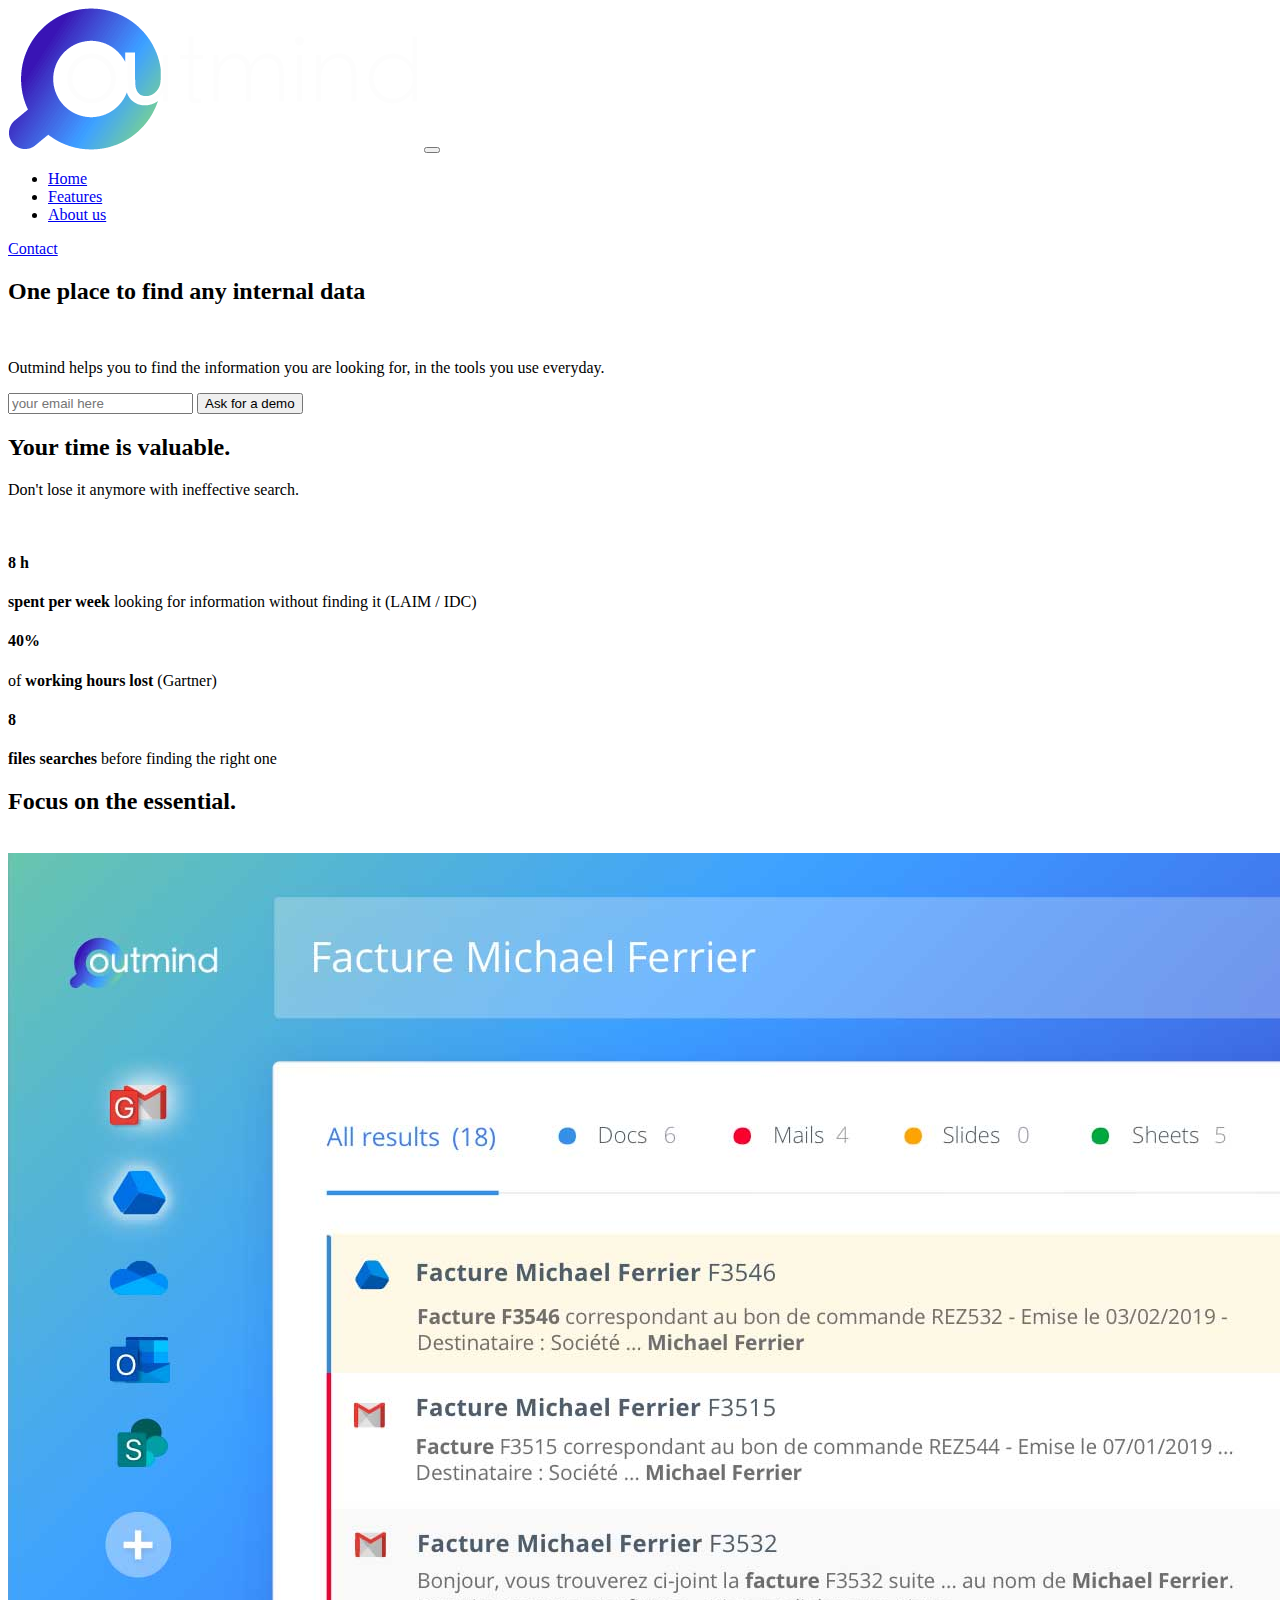
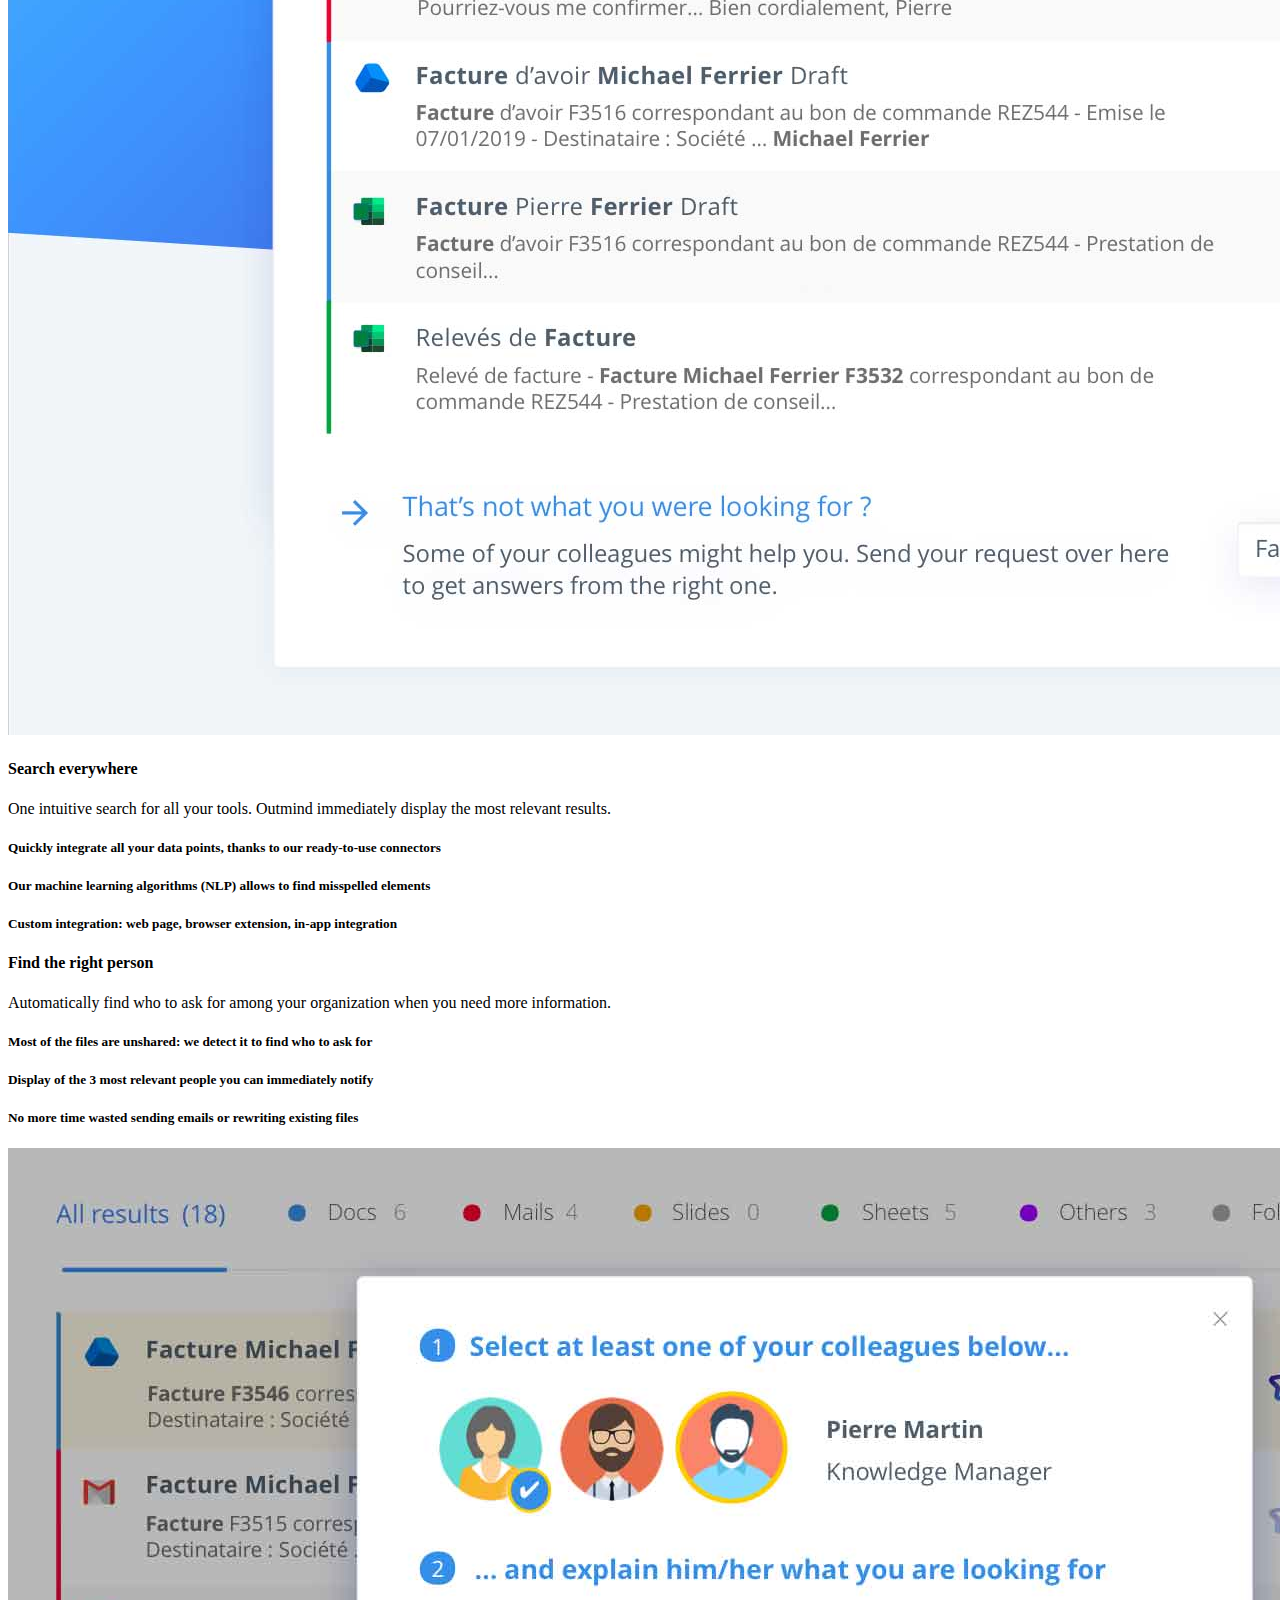
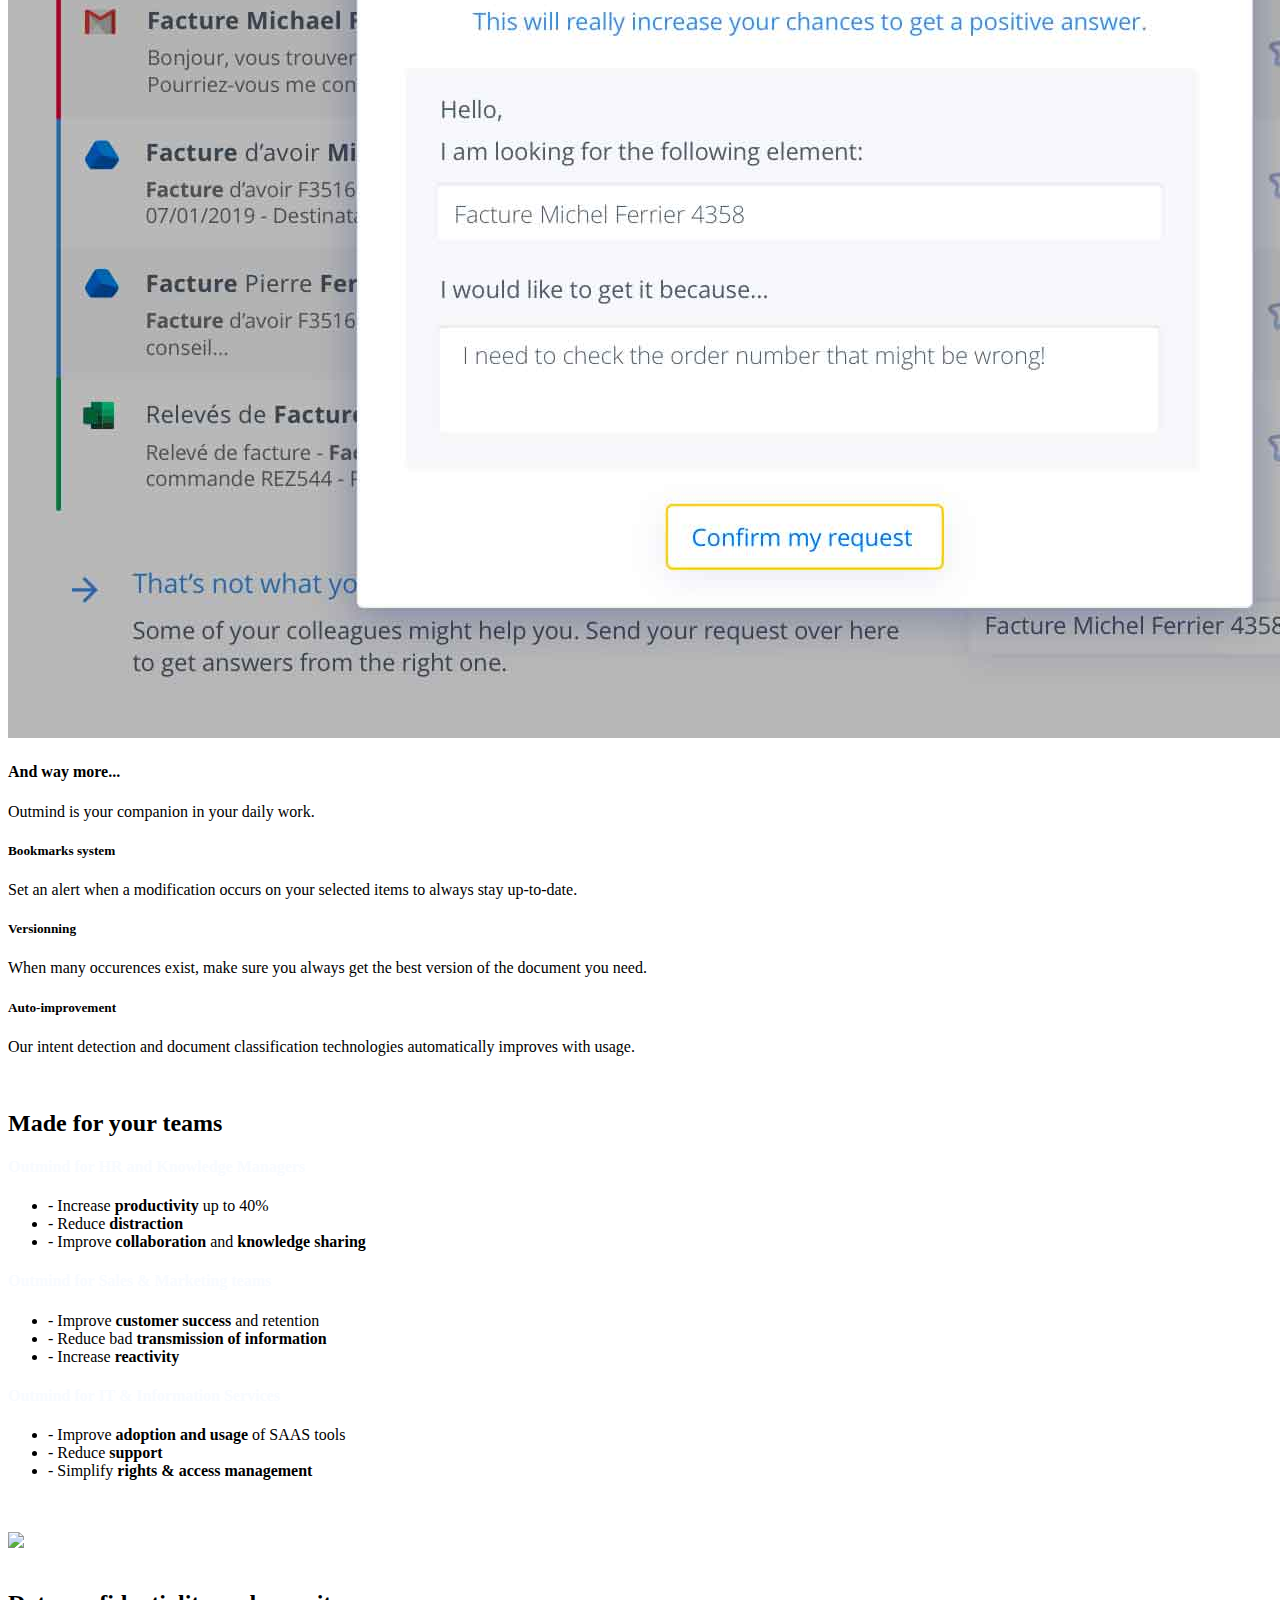
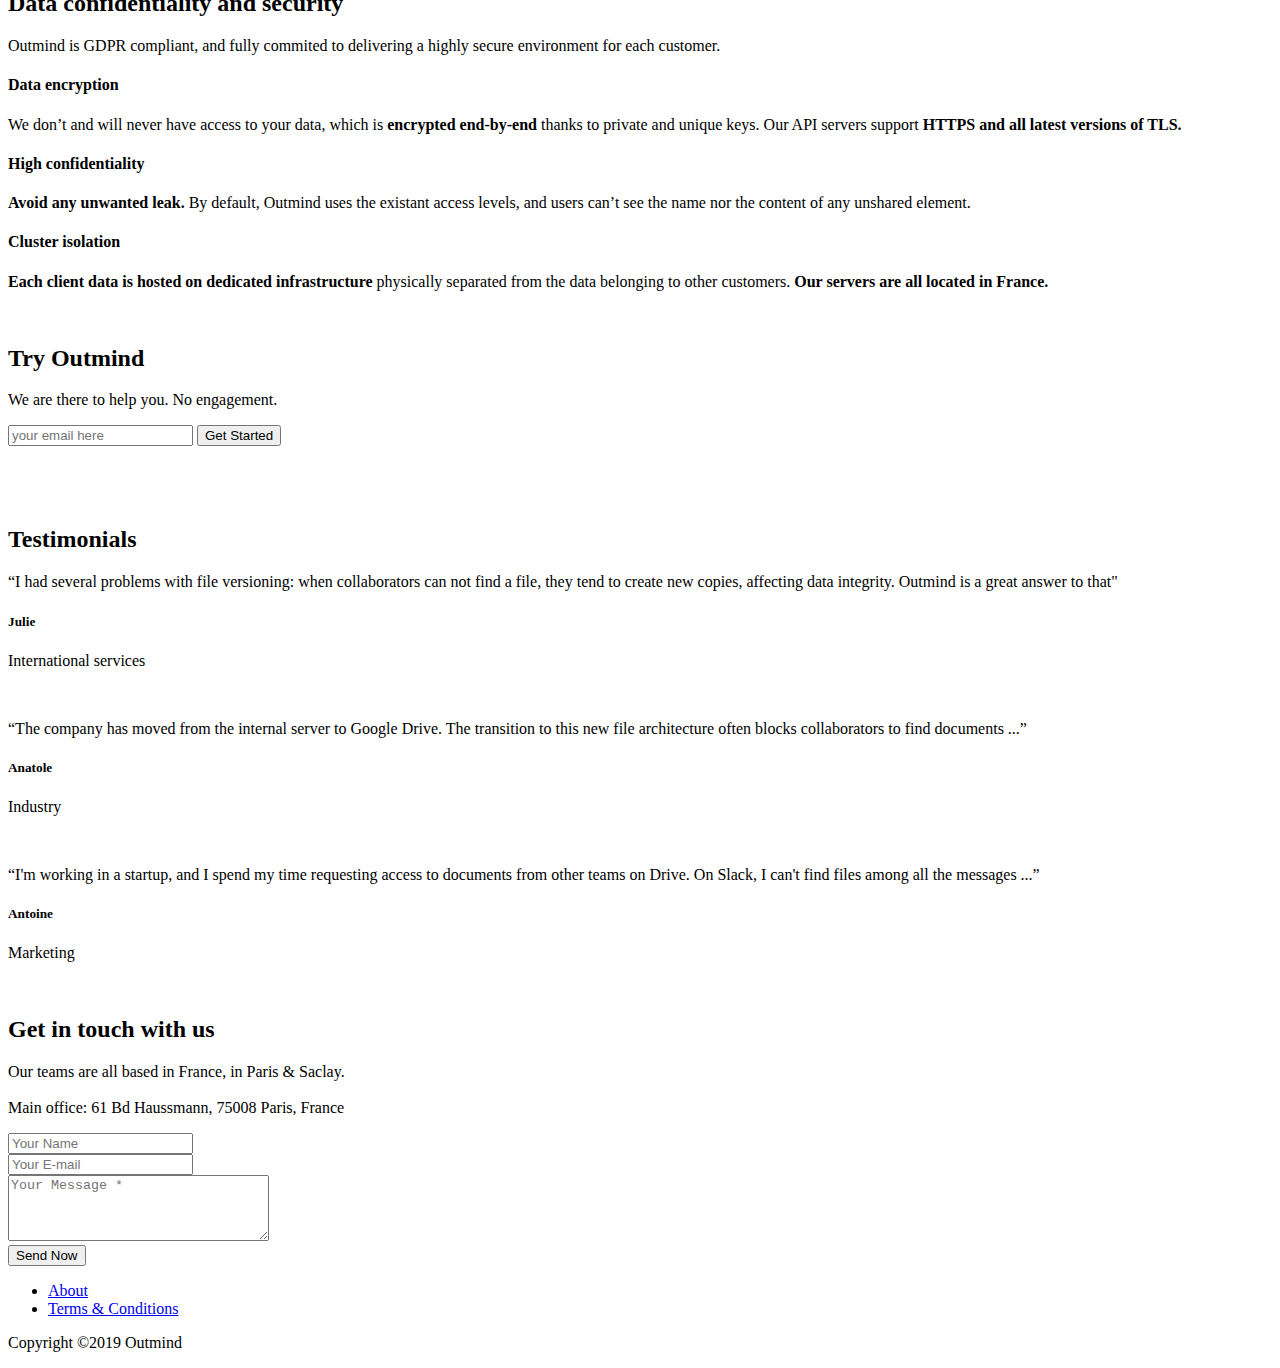
==== index.html @ a4f98c87 "Using new images in html files" ====
<!DOCTYPE html>
<html lang="en">

<head>

    <!-- Global site tag (gtag.js) - Google Analytics -->
<script async src="https://www.googletagmanager.com/gtag/js?id=UA-136417250-1"></script>
<script>
  window.dataLayer = window.dataLayer || [];
  function gtag(){dataLayer.push(arguments);}
  gtag('js', new Date());

  gtag('config', 'UA-136417250-1');
</script>

    <meta charset="UTF-8">
    <meta name="keywords" content="search,data sharing,internal search, search engine,SaaS,Google,Microsoft, Outmind">
    <meta name="description" content="One search for all your SAAS tools. Thanks to Outmind, you don't waste time with inefficient search anymore. Based in Paris (France), Outmind is fully secured and RGPD compliant.">
    <meta http-equiv="X-UA-Compatible" content="IE=edge">
    <meta name="viewport" content="width=device-width, initial-scale=1, shrink-to-fit=no">

    <!-- Title -->
    <title>Outmind - your intelligent internal search engine</title>

    <!-- Favicon -->
    <link rel="icon" href="img/core-img/favicon.ico">

    <!-- Core Stylesheet -->
    <link href="style.css" rel="stylesheet">

    <!-- Responsive CSS -->
    <link href="css/responsive.css" rel="stylesheet">
</head>

<body>
    <!-- Preloader Start -->
    <!-- ***** Header Area Start ***** -->
    <header class="header_area animated">
        <div class="container-fluid">
            <div class="row align-items-center">
                <!-- Menu Area Start -->
                <div class="col-lg-10">
                    <div class="menu_area">
                        <nav class="navbar navbar-expand-lg navbar-light">
                            <!-- Logo -->
                            <a href="https://outmind.fr"><img class="logo" src="img/core-img/logo.png"></a>
                            <button class="navbar-toggler" type="button" data-toggle="collapse" data-target="#ca-navbar" aria-controls="ca-navbar" aria-expanded="false" aria-label="Toggle navigation"><span class="navbar-toggler-icon"></span></button>
                            <!-- Menu Area -->
                            <div class="collapse navbar-collapse" id="ca-navbar">
                                <ul class="navbar-nav ml-auto" id="nav">
                                    <li class="nav-item active"><a class="nav-link" href="#home">Home</a></li>
                                    <li class="nav-item"><a class="nav-link" href="#features">Features</a></li>
                                    <li class="nav-item"><a class="nav-link" href="https://outmind.fr/team">About us</a></li>
                                    <!--<li class="nav-item"><a class="nav-link" href="#screenshot">Screenshot</a></li>-->
                                    <!-- <li class="nav-item"><a class="nav-link" href="#pricing">Pricing</a></li> -->
                                    <!-- <li class="nav-item"><a class="nav-link" href="#team">Team</a></li> -->
                                    <!-- <li class="nav-item"><a class="nav-link" href="#contact">Contact</a></li> -->
                                </ul>
                                <!-- <div class="sing-up-button d-lg-none">
                                    <a href="#">Get notified for beta access</a>
                                </div> -->
                            </div>
                        </nav>
                    </div>
                </div>
                <!-- Signup btn -->
                <div class="col-12 col-lg-2">
                    <div class="sing-up-button d-none d-lg-block">
                        <a href="mailto:hello@outmind.fr">Contact</a>
                    </div>
                </div>
            </div>
        </div>
    </header>
    <!-- ***** Header Area End ***** -->

    <!-- ***** Wellcome Area Start ***** -->
    <section class="wellcome_area clearfix row" id="home">
        <div class="container h-100 well-padding">
            <div class="h-100 align-items-center">
                <div class="col-12 col-md">
                    <div class="welcome-thumb wow" data-wow-delay="0.5s">
                        <div class="container">
                            <div class="wellcome-heading">
                                <h2 class="wow fadeInUp" data-wow-delay="0.2s">One place to find any internal data</h2>
                                <br>
                                <p class="wow fadeInUp" data-wow-delay="0.2s">Outmind helps you to find the information you are looking for, in the tools you use everyday.</p>
                            </div>
                        <div class="get-start-area">

                        <!-- Form Start -->
                        <div id="mc_embed_signup">
                            <form action="https://outmind.us20.list-manage.com/subscribe/post?u=0a3a527932252891e99543d0e&amp;id=fb8c67e6a3" method="post" id="mc-embedded-subscribe-form" name="mc-embedded-subscribe-form" class="validate" target="_blank" novalidate>
                            <div id="mc_embed_signup_scroll">
                                <div class="mc-field-group flex">
                                    <input type="email" value="" name="EMAIL" class="form-control email" placeholder="your email here" id="mce-EMAIL">
                                    <input type="submit" class="submit" value="Ask for a demo">
                                </div>
                            <div id="mce-responses" class="clear">
                                <div class="response" id="mce-error-response" style="display:none"></div>
                                <div class="response" id="mce-success-response" style="display:none"></div>
                            </div>
                            </form>
                        </div>
                        <!-- Form End -->
                </div>
        </div>
        <!-- Welcome thumb -->
    </section>
    <!-- ***** Wellcome Area End ***** -->

    <!-- ***** Special Area Start ***** -->
    <section class="special-area bg-white" id="about">
        <div class="container section_padding_20_70">

                <div class="row">
                        <div class="col-12">
                            <!-- Section Heading Area -->
                            <div class="section-heading_50 blue-jobs text-center wow fadeInUp" data-wow-delay="0.2s"">
                                <h2>Your time is valuable.</h2>
                                <div class="clients-feedback-area">
                                    <div class="client-description">
                                        <p>Don't lose it anymore with ineffective search.</p>
                                        <br>
                                    </div>
                                </div>
                            </div>
                        </div>
                    </div>

                <div class="row">
                    <!-- Single Special Area -->
                    <div class="col-12 col-md-4">
                        <div class="text-center wow fadeInUp figures single-cool-fact" data-wow-delay="0.4s">
                            <h4><i class="ti-time" aria-hidden="true"></i><span class="counter">8 </span>h</h4>
                            <p><b> spent per week</b> looking for information without finding it (LAIM / IDC)</p>
                        </div>
                    </div>
                    <!-- Single Special Area -->
                    <div class="col-12 col-md-4">
                        <div class="text-center wow fadeInUp figures single-cool-fact" data-wow-delay="0.4s">
                            <h4><i class="ti-stats-down" aria-hidden="true"></i><span class="counter">40</span>%</h4>
                            <p>of <strong>working hours lost</strong> (Gartner)</p>
                        </div>
                    </div>
                    <!-- Single Special Area -->
                    <div class="col-12 col-md-4">
                        <div class="text-center wow fadeInUp figures single-cool-fact" data-wow-delay="0.6s">
                            <h4><i class="ti-files" aria-hidden="true"></i><span class="counter">8</span></h4>
                            <p><strong>files searches</strong> before finding the right one</p>
                        </div>
                    </div>
                </div>
        </div>

        <div class="focus-wrapper-features" id="features">
            <div class="container">
                <div class="row">
                    <div class="col-12">
                        <!-- Section Heading Area -->
                        <div class="section-heading text-center section_padding_70_0">
                            <h2>Focus on the essential.</h2>
                        </div>
                    </div>
                </div>
                    <br>
                    <!-- Single Special Area -->
                <div class="big-feat">
                    <img class="half-img wow fadeInUp" data-wow-delay="0.2s"" src="img/core-img/search.jpg">
                    <div class="sing-special text-center wow fadeInUp" data-wow-delay="0.1s">
                        <!-- <div class="single-feature">
                            <img src="https://images.assets-landingi.com/9d6caQWd/2.png" alt="search outmind"/>
                        </div> -->
                        <h4>Search everywhere</h4>
                        <p>One intuitive search for all your tools. Outmind immediately display the most relevant results.</p>
                        <div class="single-feat">
                            <i class="ti-wand" aria-hidden="true"></i>
                            <h5>Quickly integrate all your data points, thanks to our ready-to-use connectors</h5>
                        </div>
                        <div class="single-feat">
                            <i class="ti-files" aria-hidden="true"></i>
                            <h5>Our machine learning algorithms (NLP) allows to find misspelled elements</h5>
                        </div>
                        <div class="single-feat">
                            <i class="ti-palette" aria-hidden="true"></i>
                            <h5>Custom integration: web page, browser extension, in-app integration</h5>
                        </div>
                    </div>
                </div>

                <div class="big-feat">
                    <div class="sing-special text-center wow fadeInUp" data-wow-delay="0.1s">
                        <!-- <div class="single-feature">
                            <img src="https://images.assets-landingi.com/9d6caQWd/2.png" alt="search outmind"/>
                        </div> -->
                        <h4>Find the right person</h4>
                        <p>Automatically find who to ask for among your organization when you need more information.</p>

                        <div class="single-feat">
                            <i class="ti-eye" aria-hidden="true"></i>
                            <h5>Most of the files are unshared: we detect it to find who to ask for</h5>
                        </div>
                        <div class="single-feat">
                            <i class="ti-user" aria-hidden="true"></i>
                            <h5>Display of the 3 most relevant people you can immediately notify</h5>
                        </div>
                        <div class="single-feat">
                            <i class="ti-timer" aria-hidden="true"></i>
                            <h5>No more time wasted sending emails or rewriting existing files</h5>
                        </div>
                    </div>
                    <img class="half-img wow fadeInUp" data-wow-delay="0.2s" src="img/core-img/search-4.jpg">
                </div>

                <div class="big-feature">
                    <div class="single-special-up text-center wow fadeInUp" data-wow-delay="0.1s">
                        <h4>And way more...</h4>
                        <p>Outmind is your companion in your daily work.</p>
                        <div class="additional-feat mt-50 mb-50">
                            <div class="single-feature">
                                <i class="ti-star" aria-hidden="true"></i>
                                <h5>Bookmarks system</h5>
                                <p>Set an alert when a modification occurs on your selected items to always stay up-to-date.</p>
                            </div>

                            <div class="single-feature">
                                <i class="ti-stamp" aria-hidden="true"></i>
                                <h5>Versionning</h5>
                                <p>When many occurences exist, make sure you always get the best version of the document you need.</p>
                            </div>
                            <div class="single-feature">
                                <i class="ti-vector" aria-hidden="true"></i>
                                <h5>Auto-improvement</h5>
                                <p>Our intent detection and document classification technologies automatically improves with usage.</p>
                            </div>
                        </div>
                        <br>
                    </div>
                </div>
            </div>
        </div>

        <div class="focus-wrapper dark-blue section_padding_70_120">
            <div class="container">
                <div class="row">
                    <div class="col-12">
                        <!-- Section Heading Area -->
                        <div class="section-heading text-center white">
                            <h2>Made for your teams</h2>
                            <div class="line-shape"></div>
                        </div>
                    </div>
                </div>

                <div class="row for-teams">
                    <!-- Single Special Area -->
                    <div class="col-12 col-md-4">
                        <div class="single-special white darkblue-plus wow fadeInUp" data-wow-delay="0.2s">
                            <h4 class="text-center"><span style="color: rgb(248, 251, 255);"><b>Outmind for HR and Knowledge Managers</b></span></h4>
                            <ul>
                                <li>- Increase <b>productivity</b> up to 40%</li>
                                <li>- Reduce <b>distraction</b></li>
                                <li>- Improve <b>collaboration</b> and <b>knowledge sharing</b></li>
                            </ul>
                        </div>
                    </div>
                    <!-- Single Special Area -->
                    <div class="col-12 col-md-4">
                        <div class="single-special white darkblue-plus wow fadeInUp" data-wow-delay="0.2s">
                            <h4 class="text-center"><b>
                                <span style="color: rgb(248, 251, 255);">Outmind for Sales</span>
                                <span style="color: rgb(248, 251, 255);">& Marketing teams</span>
                            </b></h4>
                            <ul>
                                <li>- Improve <b>customer success</b> and retention</li>
                                <li>- Reduce bad <span style="font-weight: bold;">transmission of information</span></li>
                                <li>- Increase <span style="font-weight: bold;">reactivity</span></li>
                            </ul>
                        </div>
                    </div>
                    <!-- Single Special Area -->
                    <div class="col-12 col-md-4">
                        <div class="single-special darkblue-plus white wow fadeInUp" data-wow-delay="0.2s">
                            <h4 class="text-center"><b>
                                <span style="color: rgb(248, 251, 255);">Outmind for IT </span>
                                <span style="color: rgb(248, 251, 255);">& Information Services</span>
                            </b></h4>
                            <ul>
                                <li>- Improve <span style="font-weight: bold;">adoption and usage</span> of SAAS tools</li>
                                <li>- Reduce <span style="font-weight: bold;">support</span></li>
                                <li>- Simplify <span style="font-weight: bold;">rights & access management</span></li>
                            </ul>
                        </div>
                    </div>
                </div>
                <br><br>
            </div>
        </div>


    <section class="special-area security" id="about">
        <div class="container section_padding_20_50">
            <div class="row">
                    <div class="col-12">
                        <!-- Section Heading Area -->
                        <div class="section-heading_50 text-center wow fadeInUp" data-wow-delay="0.2s"">
                            <div class="security-box">
                                <img class="logo" src="img/core-img/privacy-29.svg">
                                <div class="title-security-box">
                                    <br>
                                    <h2>Data confidentiality and security</h2>
                                    <div class="clients-feedback-area">
                                        <div class="client-description">
                                            <p>Outmind is GDPR compliant, and fully commited to delivering a highly secure environment for each customer.</p>
                                        </div>
                                    </div>
                                </div>
                            </div>
                        </div>
                    </div>
                </div>
            <div class="row">
                <!-- Single Special Area -->
                <div class="col-12 col-md-4">
                    <div class="wow fadeInUp single-cool-fact" data-wow-delay="0.4s">
                        <h4 class="text-center">Data encryption</h4>
                        <p>We don’t and will never have access to your data, which is <b>encrypted end-by-end</b> thanks to private and unique keys. Our API servers support <b>HTTPS and all latest versions of TLS.</b></p>
                    </div>
                </div>
                <!-- Single Special Area -->
                <div class="col-12 col-md-4">
                    <div class="wow fadeInUp single-cool-fact" data-wow-delay="0.4s">
                        <h4 class="text-center">High confidentiality</h4>
                        <p><b>Avoid any unwanted leak.</b> By default, Outmind uses the existant access levels, and users can’t see the name nor the content of any unshared element.
                            </p>
                    </div>
                </div>
                <!-- Single Special Area -->
                <div class="col-12 col-md-4">
                    <div class="wow fadeInUp single-cool-fact" data-wow-delay="0.6s">
                        <h4 class="text-center">Cluster isolation</h4>
                        <p><b>Each client data is hosted on dedicated infrastructure </b>physically separated from the data belonging to other customers.<b> Our servers are all located in France.</b></p>
                    </div>
                </div>
            </div>
            <br>
        </div>
    </section>

    <!-- ***** CTA Area Start ***** -->
    <section class="our-monthly-membership section_padding_50 clearfix">
            <div class="container">
                <div class="row align-items-center beta flex">
                    <div class="col-md-8 flex-b">
                        <div class="membership-description">
                            <h2>Try Outmind</h2>
                            <p>We are there to help you. No engagement. </p>
                        </div>

                        <div class="form">
                            <form action="https://outmind.us20.list-manage.com/subscribe/post?u=0a3a527932252891e99543d0e&amp;id=fb8c67e6a3" method="post" id="mc-embedded-subscribe-form" name="mc-embedded-subscribe-form" class="validate" target="_blank" novalidate>
                                <div id="mc_embed_signup_scroll" class="form-inline">
                                    <div class="get-started-button mc-field-group flex wow fadeInUp" data-wow-delay="0.2s">
                                        <input type="email" value="" name="EMAIL" class="form-control email" placeholder="your email here" id="mce-EMAIL">
                                        <input type="submit" class="submit" value="Get Started">
                                    </div>
                                    <div id="mce-responses" class="clear">
                                        <div class="response" id="mce-error-response" style="display:none"></div>
                                        <div class="response" id="mce-success-response" style="display:none"></div>
                                    </div>
                                </div>
                            </form>
                        </div>
                    </div>
                </div>
            </div>
        </section>

    <!-- ***** Video Area Start ***** -->
    <!-- <div class="video-section">
        <div class="container">
            <div class="row">
                <div class="col-12">
                    <div class="video-area" style="background-image: url(img/bg-img/video.jpg);">
                        <div class="video-play-btn">
                            <a href="https://www.youtube.com/watch?v=f5BBJ4ySgpo" class="video_btn"><i class="fa fa-play" aria-hidden="true"></i></a>
                        </div>
                    </div>
                </div>
            </div>
        </div>
    </div> -->
    <!-- ***** Video Area End ***** -->

    <!-- ***** Cool Facts Area Start ***** -->
    <!-- <section class="cool_facts_area clearfix">
        <div class="container">
            <div class="row">
                Single Cool Fact-->
                <!-- <div class="col-12 col-md-3 col-lg-3">
                    <div class="single-cool-fact d-flex justify-content-center wow fadeInUp" data-wow-delay="0.2s">
                        <div class="counter-area">
                            <h3><span class="counter">90</span></h3>
                        </div>
                        <div class="cool-facts-content">
                            <i class="ion-arrow-down-a"></i>
                            <p>APP <br> DOWNLOADS</p>
                        </div>
                    </div>
                </div> -->
                <!-- Single Cool Fact-->
                <!-- <div class="col-12 col-md-3 col-lg-3">
                    <div class="single-cool-fact d-flex justify-content-center wow fadeInUp" data-wow-delay="0.4s">
                        <div class="counter-area">
                            <h3><span class="counter">120</span></h3>
                        </div>
                        <div class="cool-facts-content">
                            <i class="ion-happy-outline"></i>
                            <p>Happy <br> Clients</p>
                        </div>
                    </div>
                </div> -->
                <!-- Single Cool Fact-->
                <!-- <div class="col-12 col-md-3 col-lg-3">
                    <div class="single-cool-fact d-flex justify-content-center wow fadeInUp" data-wow-delay="0.6s">
                        <div class="counter-area">
                            <h3><span class="counter">40</span></h3>
                        </div>
                        <div class="cool-facts-content">
                            <i class="ion-person"></i>
                            <p>ACTIVE <br>ACCOUNTS</p>
                        </div>
                    </div>
                </div> -->
                <!-- Single Cool Fact-->
                <!-- <div class="col-12 col-md-3 col-lg-3">
                    <div class="single-cool-fact d-flex justify-content-center wow fadeInUp" data-wow-delay="0.8s">
                        <div class="counter-area">
                            <h3><span class="counter">10</span></h3>
                        </div>
                        <div class="cool-facts-content">
                            <i class="ion-ios-star-outline"></i>
                            <p>TOTAL <br>APP RATES</p>
                        </div>
                    </div>
                </div>
            </div>
        </div>
    </section> -->
    <!-- ***** Cool Facts Area End ***** -->
<!--
    ***** App Screenshots Area Start *****
    <section class="app-screenshots-area bg-white section_padding_0_100 clearfix" id="screenshot">
        <div class="container">
            <div class="row">
                <div class="col-12 text-center">
                    Heading Text  -->
                    <!-- <div class="section-heading">
                        <h2>App Screenshots</h2>
                        <div class="line-shape"></div>
                    </div>
                </div>
            </div>
        </div>
        <div class="container-fluid">
            <div class="row">
                <div class="col-12">
                    App Screenshots Slides  -->
                    <!-- <div class="app_screenshots_slides owl-carousel">
                        <div class="single-shot">
                            <img src="img/scr-img/app-1.jpg" alt="">
                        </div>
                        <div class="single-shot">
                            <img src="img/scr-img/app-2.jpg" alt="">
                        </div>
                        <div class="single-shot">
                            <img src="img/scr-img/app-3.jpg" alt="">
                        </div>
                        <div class="single-shot">
                            <img src="img/scr-img/app-4.jpg" alt="">
                        </div>
                        <div class="single-shot">
                            <img src="img/scr-img/app-5.jpg" alt="">
                        </div>
                        <div class="single-shot">
                            <img src="img/scr-img/app-3.jpg" alt="">
                        </div>
                    </div>
                </div>
            </div>
        </div>
    </section> -->
    <!-- ***** App Screenshots Area End *****====== -->

    <!-- ***** Pricing Plane Area Start *****==== -->
    <!-- <section class="pricing-plane-area section_padding_100_70 clearfix" id="pricing">
        <div class="container">
            <div class="row">
                <div class="col-12">
                    Heading Text  -->
                    <!-- <div class="section-heading text-center">
                        <h2>Pricing Plan</h2>
                        <div class="line-shape"></div>
                    </div>
                </div>
            </div>

            <div class="row no-gutters">
                <div class="col-12 col-md-6 col-lg-3">
                    Package Price  -->
                    <!-- <div class="single-price-plan text-center"> -->
                        <!-- Package Text  -->
                        <!-- <div class="package-plan">
                            <h5>Starter Plan</h5>
                            <div class="ca-price d-flex justify-content-center">
                                <span>$</span>
                                <h4>29</h4>
                            </div>
                        </div>
                        <div class="package-description">
                            <p>Up to 10 users monthly</p>
                            <p>Unlimited updates</p>
                            <p>Free host &amp; domain</p>
                            <p>24/7 Support</p>
                            <p>10 Unique Users</p>
                        </div> -->
                        <!-- Plan Button  -->
                        <!-- <div class="plan-button">
                            <a href="#">Select Plan</a>
                        </div>
                    </div>
                </div>
                <div class="col-12 col-md-6 col-lg-3"> -->
                    <!-- Package Price  -->
                    <!-- <div class="single-price-plan text-center"> -->
                        <!-- Package Text  -->
                        <!-- <div class="package-plan">
                            <h5>Basic Plan</h5>
                            <div class="ca-price d-flex justify-content-center">
                                <span>$</span>
                                <h4>49</h4>
                            </div>
                        </div>
                        <div class="package-description">
                            <p>Up to 10 users monthly</p>
                            <p>Unlimited updates</p>
                            <p>Free host &amp; domain</p>
                            <p>24/7 Support</p>
                            <p>10 Unique Users</p>
                        </div> -->
                        <!-- Plan Button  -->
                        <!-- <div class="plan-button">
                            <a href="#">Select Plan</a>
                        </div>
                    </div>
                </div>
                <div class="col-12 col-md-6 col-lg-3"> -->
                    <!-- Package Price  -->
                    <!-- <div class="single-price-plan active text-center"> -->
                        <!-- Package Text  -->
                        <!-- <div class="package-plan">
                            <h5>Advenced Plan</h5>
                            <div class="ca-price d-flex justify-content-center">
                                <span>$</span>
                                <h4>69</h4>
                            </div>
                        </div>
                        <div class="package-description">
                            <p>Up to 10 users monthly</p>
                            <p>Unlimited updates</p>
                            <p>Free host &amp; domain</p>
                            <p>24/7 Support</p>
                            <p>10 Unique Users</p>
                        </div>
                        <div class="plan-button">
                            <a href="#">Select Plan</a>
                        </div>
                    </div>
                </div>
                <div class="col-12 col-md-6 col-lg-3"> -->
                    <!-- Package Price  -->
                    <!-- <div class="single-price-plan text-center"> -->
                        <!-- Package Text  -->
                        <!-- <div class="package-plan">
                            <h5>Community Plan</h5>
                            <div class="ca-price d-flex justify-content-center">
                                <span>$</span>
                                <h4>99</h4>
                            </div>
                        </div>
                        <div class="package-description">
                            <p>Up to 10 users monthly</p>
                            <p>Unlimited updates</p>
                            <p>Free host &amp; domain</p>
                            <p>24/7 Support</p>
                            <p>10 Unique Users</p>
                        </div> -->
                        <!-- Plan Button  -->
                        <!-- <div class="plan-button">
                            <a href="#">Select Plan</a>
                        </div>
                    </div>
                </div>
            </div>
        </div>
    </section> -->
    <!-- ***** Pricing Plane Area End ***** -->

    <!-- ***** Client Feedback Area Start ***** -->
    <section class="clients-feedback-area bg-white section_padding_0_100 clearfix" id="testimonials">
        <div class="container">
            <div class="row justify-content-center">
                <div class="section-heading text-center" style="margin-top: 80px">
                    <h2>Testimonials</h2>
                    <div class="line-shape"></div>
                </div>
                <div class="col-12 col-md-10">
                    <div class="slider slider-for">
                        <!-- Client Feedback Text  -->
                        <div class="client-feedback-text text-center">
                            <div class="client-description text-center flex">
                                <div class="client">
                                    <i class="fa fa-quote-left" aria-hidden="true"></i>
                                </div>
                                <p>“I had several problems with file versioning: when collaborators can not find a file, they tend to create new copies, affecting data integrity. Outmind is a great answer to that"</p>
                            </div>

                            <div class="client-name text-center">
                                <h5>Julie</h5>
                                <p>International services</p>
                            </div><br>
                        </div>
                        <!-- Client Feedback Text  -->
                        <div class="client-feedback-text text-center">
                            <div class="client-description text-center flex">
                                <div class="client">
                                    <i class="fa fa-quote-left" aria-hidden="true"></i>
                                </div>
                                <p>“The company has moved from the internal server to Google Drive. The transition to this new file architecture often blocks collaborators to find documents ...”</p>
                            </div>
                            <div class="client-name text-center">
                                <h5>Anatole</h5>
                                <p>Industry</p>
                            </div><br>
                        </div>
                        <!-- Client Feedback Text  -->
                        <div class="client-feedback-text text-center">
                                <div class="client-description text-center flex">
                                    <div class="client">
                                        <i class="fa fa-quote-left" aria-hidden="true"></i>
                                    </div>
                                <p>“I'm working in a startup, and I spend my time requesting access to documents from other teams on Drive. On Slack, I can't find files among all the messages ...”</p>
                            </div>

                            <div class="client-name text-center">
                                <h5>Antoine</h5>
                                <p>Marketing</p>
                            </div><br>
                        </div>
                        <!-- Client Feedback Text  -->
                        <!-- <div class="client-feedback-text text-center">
                            <div class="client">
                                <i class="fa fa-quote-left" aria-hidden="true"></i>
                            </div>
                            <div class="client-description text-center">
                                <p>“ I have been using it for a number of years. I use Colorlib for usability testing. It's great for taking images and making clickable image prototypes that do the job and save me the coding time and just the general hassle of hosting. ”</p>
                            </div>
                            <div class="star-icon text-center">
                                <i class="ion-ios-star"></i>
                                <i class="ion-ios-star"></i>
                                <i class="ion-ios-star"></i>
                                <i class="ion-ios-star"></i>
                                <i class="ion-ios-star"></i>
                            </div>
                            <div class="client-name text-center">
                                <h5>Henry smith</h5>
                                <p>Developer</p>
                            </div>
                        </div> -->
                    </div>
                </div>
                <!-- Client Thumbnail Area -->
                <div class="col-12 col-md-6 col-lg-5">
                    <div class="slider slider-nav">
                        <div class="client-thumbnail">
                            <!-- <img src="" alt=""> -->
                        </div>
                        <div class="client-thumbnail">
                            <!-- <img src="" alt=""> -->
                        </div>
                        <div class="client-thumbnail">
                            <!-- <img src="" alt=""> -->
                        </div>
                        <div class="client-thumbnail">
                            <!-- <img src="" alt=""> -->
                        </div>
                    </div>
                </div>
            </div>
        </div>
    </section>
    <!-- ***** Client Feedback Area End ***** -->


    <!-- ***** Contact Us Area Start ***** -->
    <section class="footer-contact-area section_padding_100_100 clearfix" id="contact">
        <div class="container">
            <div class="row">
                <div class="col-md-6">
                    <div class="container">
                        <!-- Heading Text  -->
                        <div class="section-heading">
                            <h2>Get in touch with us</h2>
                            <div class="line-shape"></div>
                        </div>
                        <div class="address-text">
                            <p>Our teams are all based in France, in Paris & Saclay.
                                <br><br>
                                <span>Main office:</span> 61 Bd Haussmann, 75008 Paris, France</p>
                        </div>
                    </div>
                </div>
                <div class="col-md-6">
                    <!-- Form Start-->
                    <div class="contact_from">
                        <form action="mailto:hello@outmind.fr" method="post">
                            <!-- Message Input Area Start -->
                            <div class="contact_input_area">
                                <div class="row">
                                    <!-- Single Input Area Start -->
                                    <div class="col-md-12">
                                        <div class="form-group">
                                            <input type="text" class="form-control" name="name" id="name" placeholder="Your Name" required>
                                        </div>
                                    </div>
                                    <!-- Single Input Area Start -->
                                    <div class="col-md-12">
                                        <div class="form-group">
                                            <input type="email" class="form-control" name="email" id="email" placeholder="Your E-mail" required>
                                        </div>
                                    </div>
                                    <!-- Single Input Area Start -->
                                    <div class="col-12">
                                        <div class="form-group">
                                            <textarea name="message" class="form-control" id="message" cols="30" rows="4" placeholder="Your Message *" required></textarea>
                                        </div>
                                    </div>
                                    <!-- Single Input Area Start -->
                                    <div class="col-12">
                                        <button type="submit" class="btn submit-btn">Send Now</button>
                                    </div>
                                </div>
                            </div>
                            <!-- Message Input Area End -->
                        </form>
                    </div>
                </div>
            </div>
        </div>
    </section>

    <!-- ***** Contact Us Area End ***** -->

    <!-- ***** Footer Area Start ***** -->
    <footer>
        <div class="footer-social-icon text-center section_padding_70_50 style="bottom=0">

        <!-- footer logo -->
            <div class="footer-textt flex">
                <!-- <div class="logo-footer"><img class="logo" src="img/core-img/logo.png"></div> -->

                <!-- social icon-->
                <div class="footer-social-icon">
                    <a href="https://www.facebook.com/Outmind-2411059522513922/"><i class="fa fa-facebook" aria-hidden="true"></i></a>
                    <a href="https://twitter.com/Outmind_fr"><i class="fa fa-twitter" aria-hidden="true"></i></a>
                    <a href="https://www.linkedin.com/company/outmind-app"><i class="fa fa-linkedin" aria-hidden="true"></i></a>
                </div>
            </div>

            <div class="text-footer footer-menu flex">
                        <ul>
                            <li><a href="https://outmind.fr/team">About</a></li>
                            <li><a href="https://outmind.fr/conditions">Terms &amp; Conditions</a></li>
                            <!-- <li><a href="#">Privacy Policy</a></li> -->
                        </ul>
            </div>
            <div class="copyright-text">
                <p>Copyright ©2019 Outmind</a>
            </div>
        </div>
    </footer>
    <!-- Jquery-2.2.4 JS -->
    <script src="js/jquery-2.2.4.min.js"></script>
    <!-- Popper js -->
    <script src="js/popper.min.js"></script>
    <!-- Bootstrap-4 Beta JS -->
    <script src="js/bootstrap.min.js"></script>
    <!-- All Plugins JS -->
    <script src="js/plugins.js"></script>
    <!-- Slick Slider Js-->
    <script src="js/slick.min.js"></script>
    <!-- Footer Reveal JS -->
    <script src="js/footer-reveal.min.js"></script>
    <!-- Active JS -->
    <script src="js/active.js"></script>
    <script type="text/javascript">
        (function(w,d){
          w.HelpCrunch=function(){w.HelpCrunch.q.push(arguments)};w.HelpCrunch.q=[];
          function r(){var s=document.createElement('script');s.async=1;s.type='text/javascript';s.src='https://widget.helpcrunch.com/';(d.body||d.head).appendChild(s);}
          if(w.attachEvent){w.attachEvent('onload',r)}else{w.addEventListener('load',r,false)}
        })(window, document)
        </script>

        <script type="text/javascript">
          HelpCrunch('init', 'outmind', {
            applicationId: 1,
            applicationSecret: 'bWVdd74YXtQFyo+YDCulKj8+iDWJvDvJp5djxsjqCBjksDk3oi83i5Lx9g0Kf2Pi78X6kfpzTcv9dLiQvC8i0Q=='
          });

          HelpCrunch('showChatWidget');
        </script>
</body>
</html>
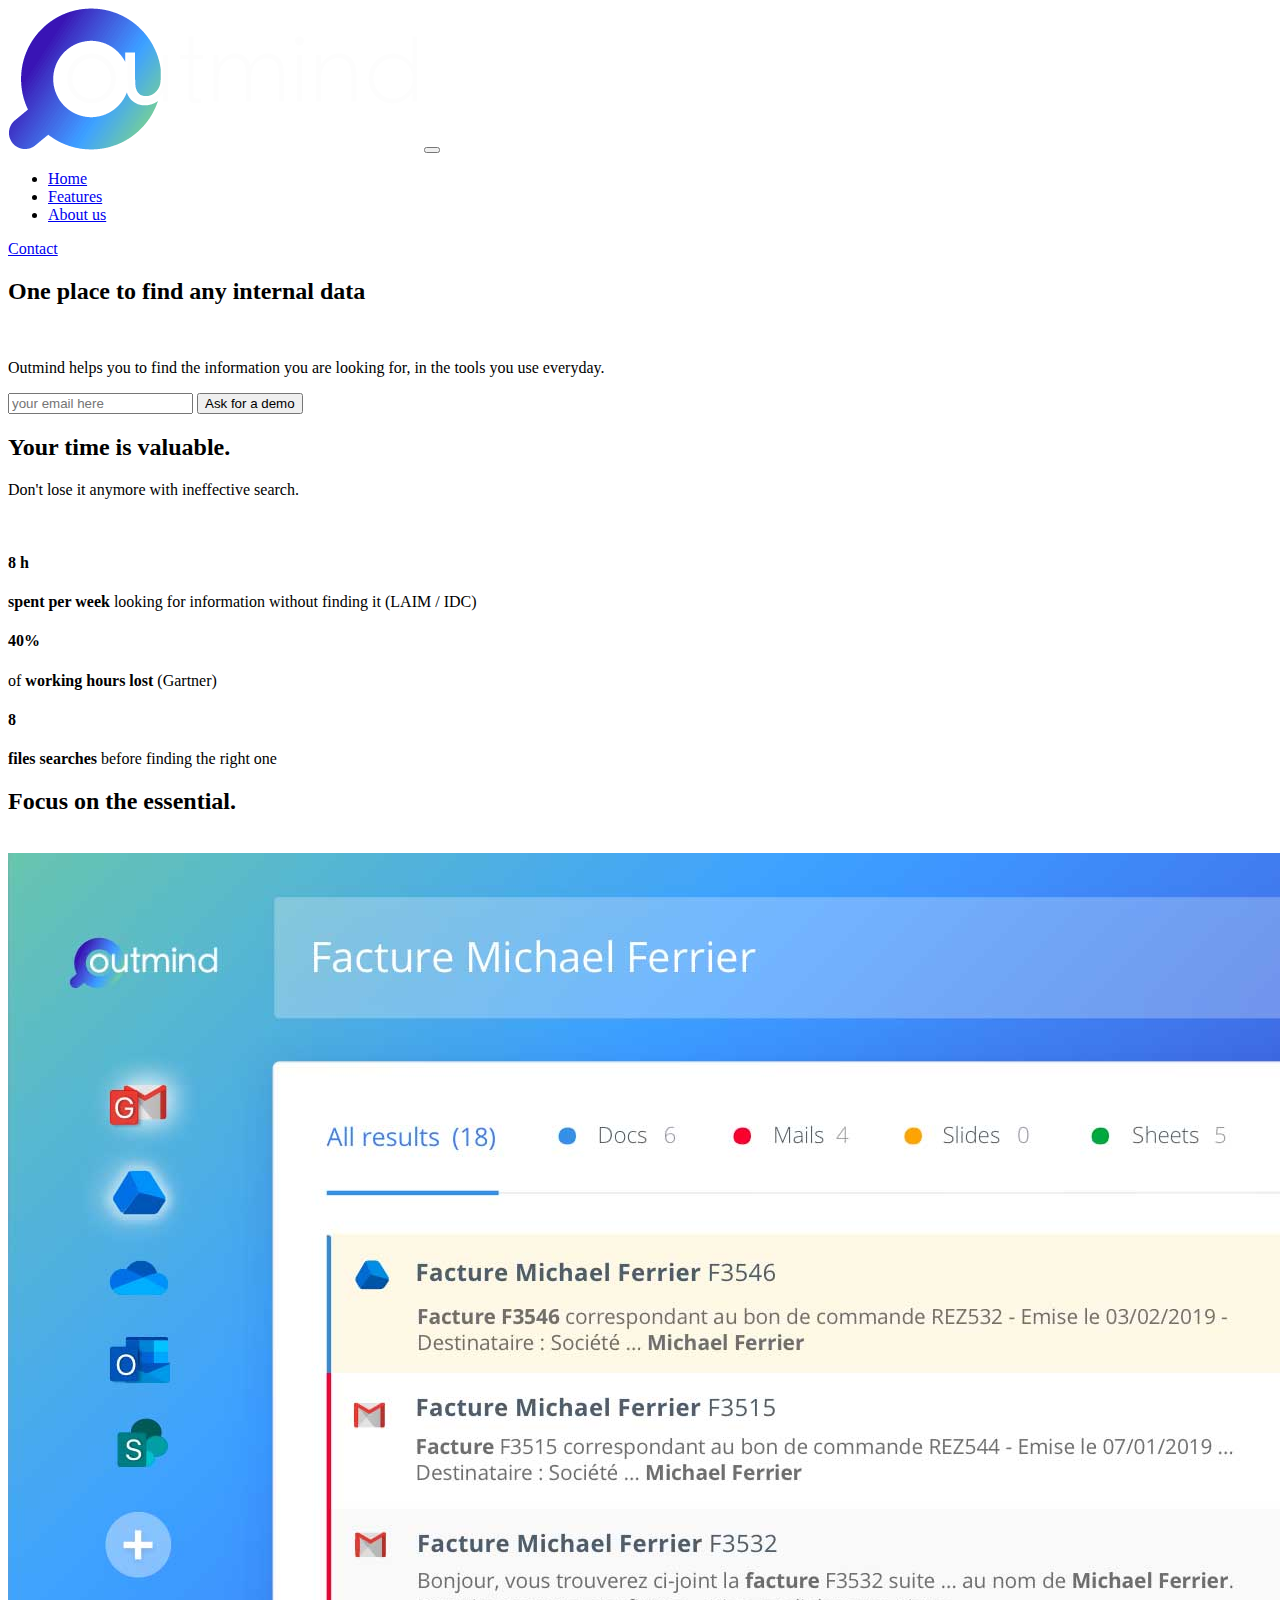
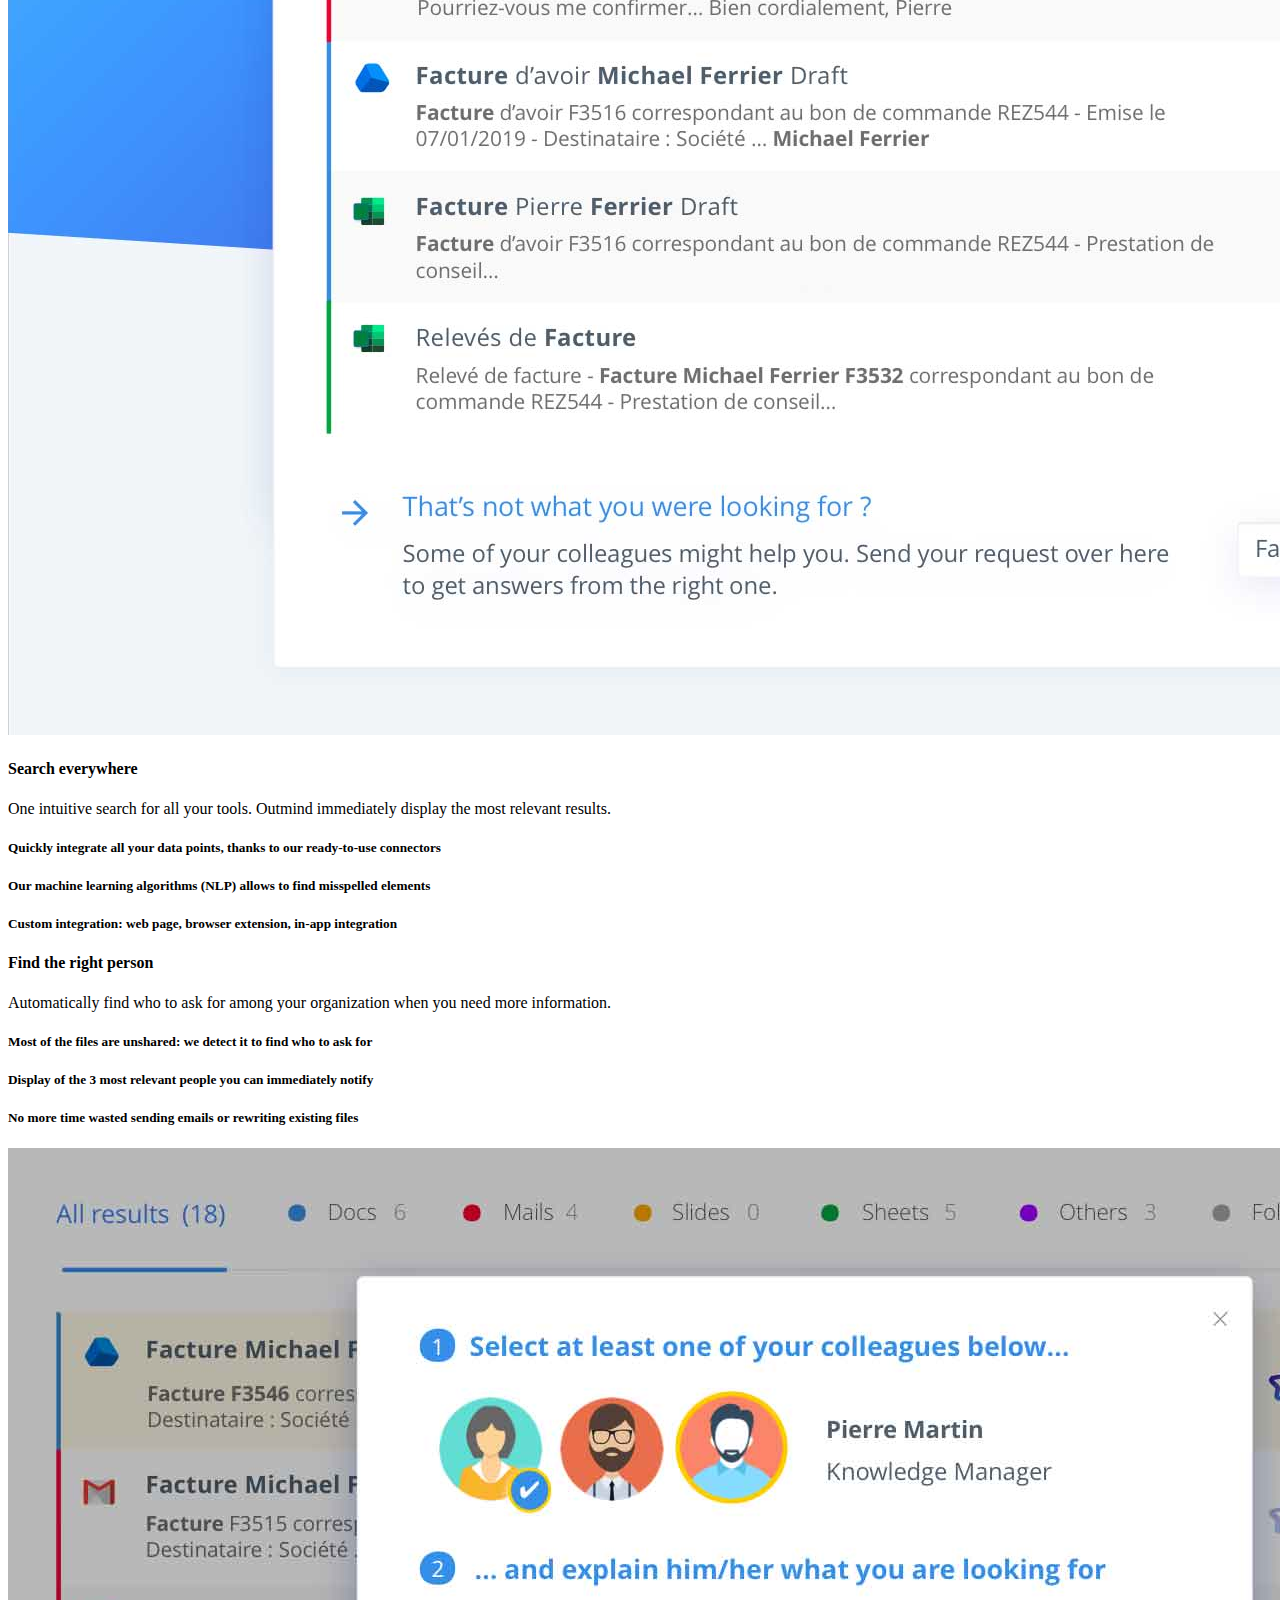
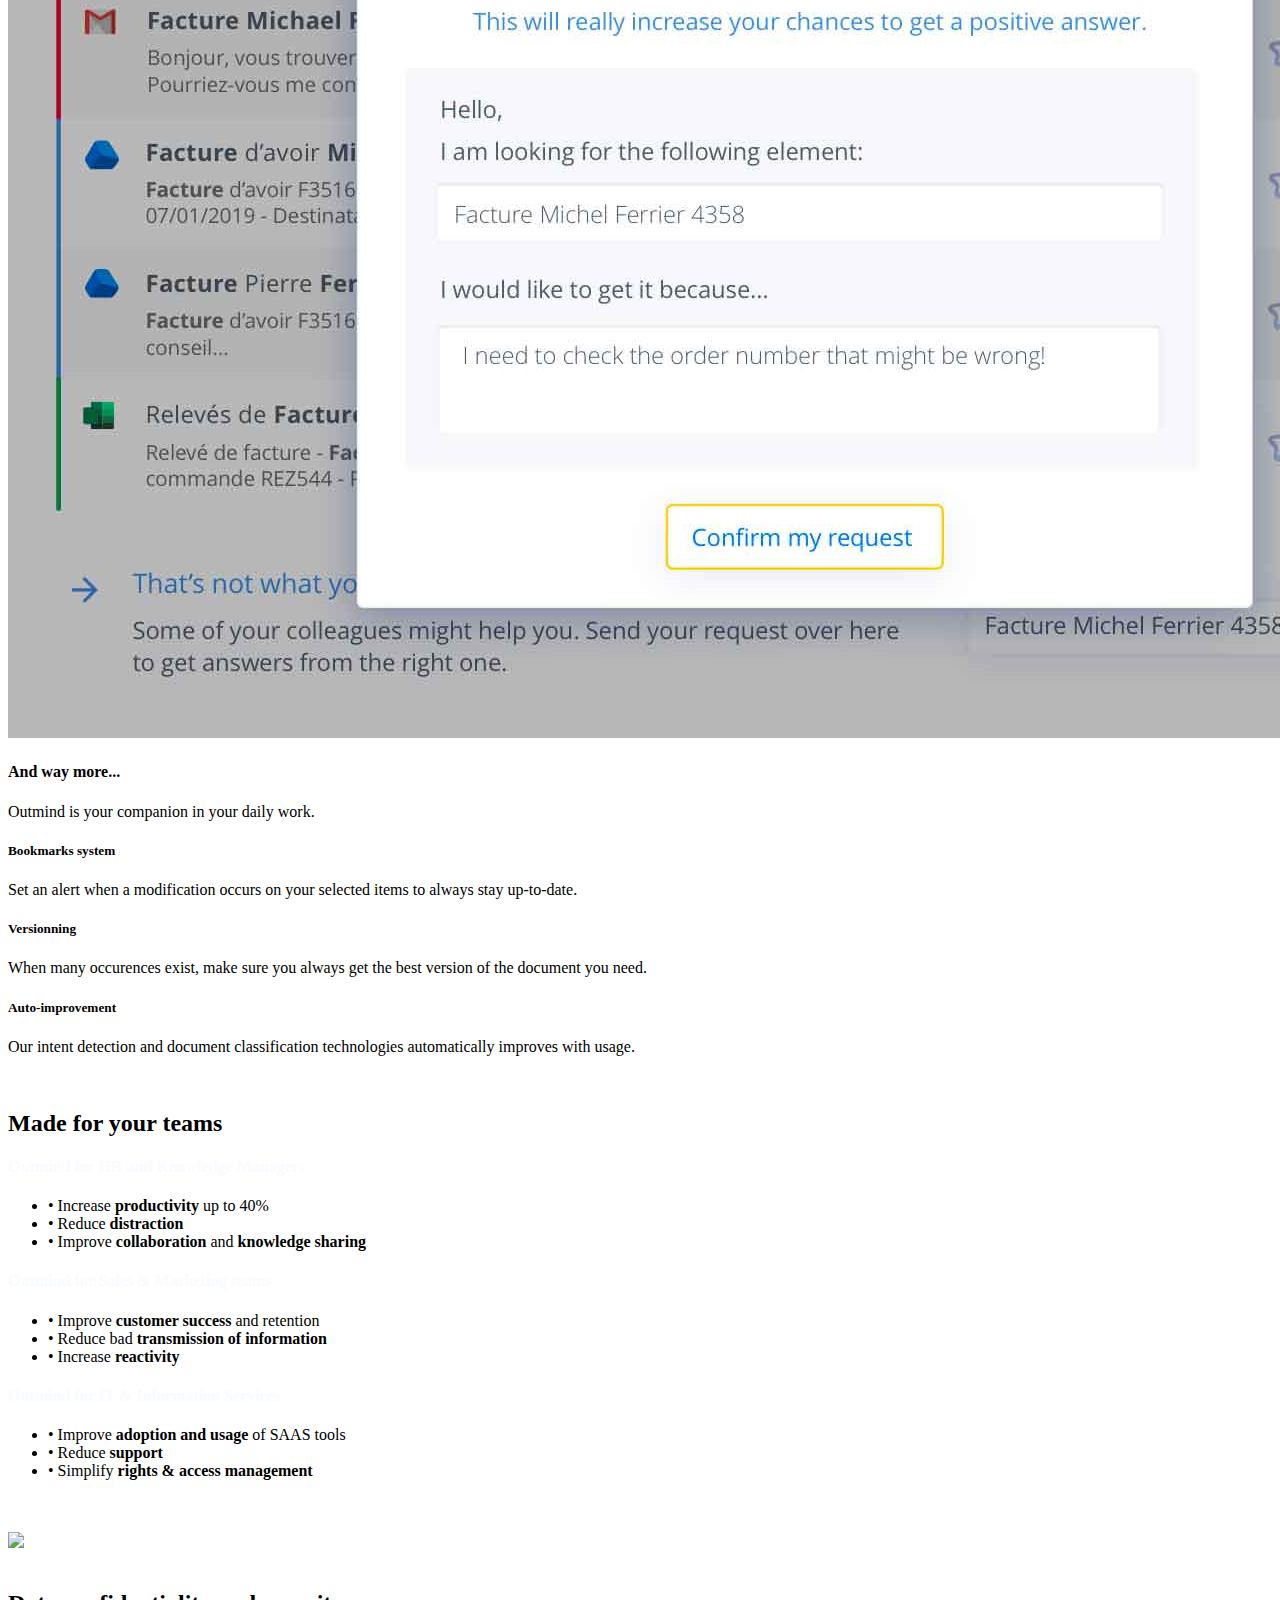
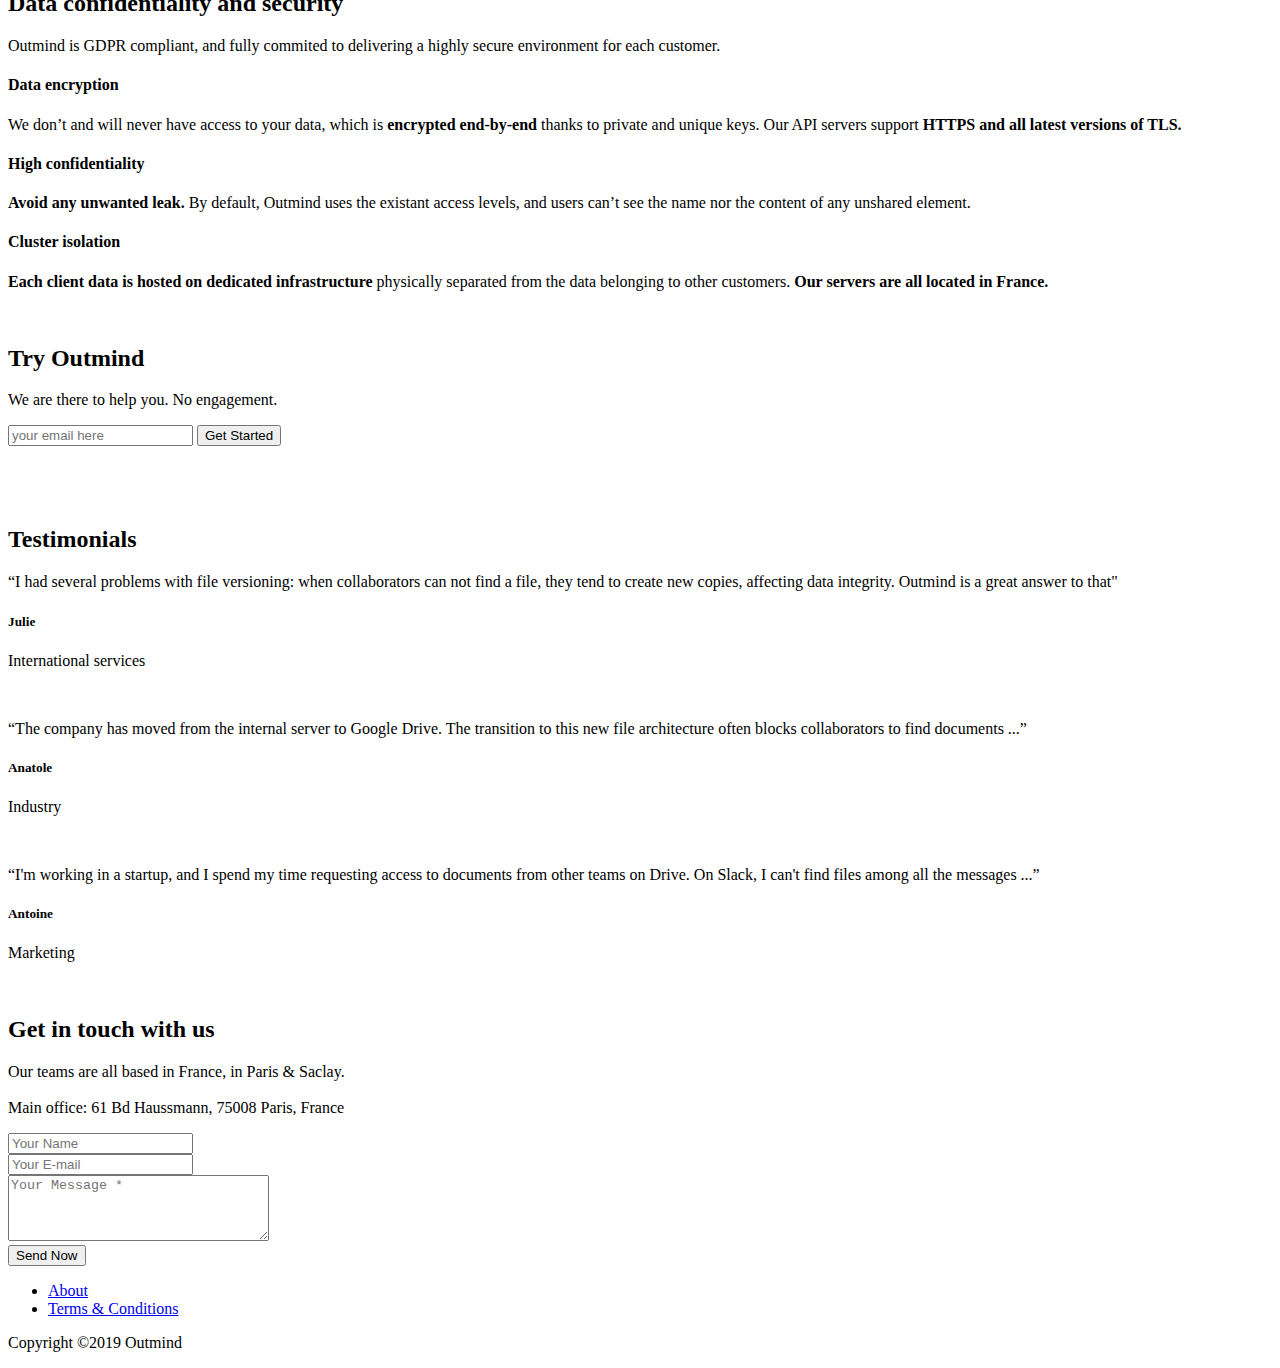
==== commit b61ffd96: "Beautify index.html" ====
--- a/index.html
+++ b/index.html
@@ -3,378 +3,374 @@
 
 <head>
 
-    <!-- Global site tag (gtag.js) - Google Analytics -->
-<script async src="https://www.googletagmanager.com/gtag/js?id=UA-136417250-1"></script>
-<script>
-  window.dataLayer = window.dataLayer || [];
-  function gtag(){dataLayer.push(arguments);}
-  gtag('js', new Date());
-
-  gtag('config', 'UA-136417250-1');
-</script>
-
-    <meta charset="UTF-8">
-    <meta name="keywords" content="search,data sharing,internal search, search engine,SaaS,Google,Microsoft, Outmind">
-    <meta name="description" content="One search for all your SAAS tools. Thanks to Outmind, you don't waste time with inefficient search anymore. Based in Paris (France), Outmind is fully secured and RGPD compliant.">
-    <meta http-equiv="X-UA-Compatible" content="IE=edge">
-    <meta name="viewport" content="width=device-width, initial-scale=1, shrink-to-fit=no">
-
-    <!-- Title -->
-    <title>Outmind - your intelligent internal search engine</title>
-
-    <!-- Favicon -->
-    <link rel="icon" href="img/core-img/favicon.ico">
-
-    <!-- Core Stylesheet -->
-    <link href="style.css" rel="stylesheet">
-
-    <!-- Responsive CSS -->
-    <link href="css/responsive.css" rel="stylesheet">
+  <!-- Global site tag (gtag.js) - Google Analytics -->
+  <script async src="https://www.googletagmanager.com/gtag/js?id=UA-136417250-1"></script>
+  <script>
+    window.dataLayer = window.dataLayer || [];
+      function gtag(){dataLayer.push(arguments);}
+      gtag('js', new Date());
+      gtag('config', 'UA-136417250-1');
+    </script>
+
+  <meta charset="UTF-8">
+  <meta name="keywords" content="search,data sharing,internal search, search engine,SaaS,Google,Microsoft, Outmind">
+  <meta name="description" content="One search for all your SAAS tools. Thanks to Outmind, you don't waste time with inefficient search anymore. Based in Paris (France), Outmind is fully secured and RGPD compliant.">
+  <meta http-equiv="X-UA-Compatible" content="IE=edge">
+  <meta name="viewport" content="width=device-width, initial-scale=1, shrink-to-fit=no">
+
+  <!-- Title -->
+  <title>Outmind - your smart internal search engine</title>
+
+  <!-- Favicon -->
+  <link rel="icon" href="img/core-img/favicon.ico">
+
+  <!-- Core Stylesheet -->
+  <link href="style.css" rel="stylesheet">
+
+  <!-- Responsive CSS -->
+  <link href="css/responsive.css" rel="stylesheet">
 </head>
 
 <body>
-    <!-- Preloader Start -->
-    <!-- ***** Header Area Start ***** -->
-    <header class="header_area animated">
-        <div class="container-fluid">
-            <div class="row align-items-center">
-                <!-- Menu Area Start -->
-                <div class="col-lg-10">
-                    <div class="menu_area">
-                        <nav class="navbar navbar-expand-lg navbar-light">
-                            <!-- Logo -->
-                            <a href="https://outmind.fr"><img class="logo" src="img/core-img/logo.png"></a>
-                            <button class="navbar-toggler" type="button" data-toggle="collapse" data-target="#ca-navbar" aria-controls="ca-navbar" aria-expanded="false" aria-label="Toggle navigation"><span class="navbar-toggler-icon"></span></button>
-                            <!-- Menu Area -->
-                            <div class="collapse navbar-collapse" id="ca-navbar">
-                                <ul class="navbar-nav ml-auto" id="nav">
-                                    <li class="nav-item active"><a class="nav-link" href="#home">Home</a></li>
-                                    <li class="nav-item"><a class="nav-link" href="#features">Features</a></li>
-                                    <li class="nav-item"><a class="nav-link" href="https://outmind.fr/team">About us</a></li>
-                                    <!--<li class="nav-item"><a class="nav-link" href="#screenshot">Screenshot</a></li>-->
-                                    <!-- <li class="nav-item"><a class="nav-link" href="#pricing">Pricing</a></li> -->
-                                    <!-- <li class="nav-item"><a class="nav-link" href="#team">Team</a></li> -->
-                                    <!-- <li class="nav-item"><a class="nav-link" href="#contact">Contact</a></li> -->
-                                </ul>
-                                <!-- <div class="sing-up-button d-lg-none">
+  <!-- Preloader Start -->
+  <!-- ***** Header Area Start ***** -->
+  <header class="header_area animated">
+    <div class="container-fluid">
+      <div class="row align-items-center">
+        <!-- Menu Area Start -->
+        <div class="col-lg-10">
+          <div class="menu_area">
+            <nav class="navbar navbar-expand-lg navbar-light">
+              <!-- Logo -->
+              <a href="https://outmind.fr"><img class="logo" src="img/core-img/logo.png"></a>
+              <button class="navbar-toggler" type="button" data-toggle="collapse" data-target="#ca-navbar" aria-controls="ca-navbar" aria-expanded="false" aria-label="Toggle navigation"><span class="navbar-toggler-icon"></span></button>
+              <!-- Menu Area -->
+              <div class="collapse navbar-collapse" id="ca-navbar">
+                <ul class="navbar-nav ml-auto" id="nav">
+                  <li class="nav-item active"><a class="nav-link" href="#home">Home</a></li>
+                  <li class="nav-item"><a class="nav-link" href="#features">Features</a></li>
+                  <li class="nav-item"><a class="nav-link" href="https://outmind.fr/team">About us</a></li>
+                </ul>
+                <!-- <div class="sing-up-button d-lg-none">
                                     <a href="#">Get notified for beta access</a>
                                 </div> -->
-                            </div>
-                        </nav>
-                    </div>
-                </div>
-                <!-- Signup btn -->
-                <div class="col-12 col-lg-2">
-                    <div class="sing-up-button d-none d-lg-block">
-                        <a href="mailto:hello@outmind.fr">Contact</a>
-                    </div>
-                </div>
-            </div>
-        </div>
-    </header>
-    <!-- ***** Header Area End ***** -->
-
-    <!-- ***** Wellcome Area Start ***** -->
-    <section class="wellcome_area clearfix row" id="home">
-        <div class="container h-100 well-padding">
-            <div class="h-100 align-items-center">
-                <div class="col-12 col-md">
-                    <div class="welcome-thumb wow" data-wow-delay="0.5s">
-                        <div class="container">
-                            <div class="wellcome-heading">
-                                <h2 class="wow fadeInUp" data-wow-delay="0.2s">One place to find any internal data</h2>
-                                <br>
-                                <p class="wow fadeInUp" data-wow-delay="0.2s">Outmind helps you to find the information you are looking for, in the tools you use everyday.</p>
-                            </div>
-                        <div class="get-start-area">
-
-                        <!-- Form Start -->
-                        <div id="mc_embed_signup">
-                            <form action="https://outmind.us20.list-manage.com/subscribe/post?u=0a3a527932252891e99543d0e&amp;id=fb8c67e6a3" method="post" id="mc-embedded-subscribe-form" name="mc-embedded-subscribe-form" class="validate" target="_blank" novalidate>
-                            <div id="mc_embed_signup_scroll">
-                                <div class="mc-field-group flex">
-                                    <input type="email" value="" name="EMAIL" class="form-control email" placeholder="your email here" id="mce-EMAIL">
-                                    <input type="submit" class="submit" value="Ask for a demo">
-                                </div>
-                            <div id="mce-responses" class="clear">
-                                <div class="response" id="mce-error-response" style="display:none"></div>
-                                <div class="response" id="mce-success-response" style="display:none"></div>
-                            </div>
-                            </form>
-                        </div>
-                        <!-- Form End -->
-                </div>
-        </div>
-        <!-- Welcome thumb -->
-    </section>
-    <!-- ***** Wellcome Area End ***** -->
-
-    <!-- ***** Special Area Start ***** -->
-    <section class="special-area bg-white" id="about">
-        <div class="container section_padding_20_70">
-
-                <div class="row">
-                        <div class="col-12">
-                            <!-- Section Heading Area -->
-                            <div class="section-heading_50 blue-jobs text-center wow fadeInUp" data-wow-delay="0.2s"">
+              </div>
+            </nav>
+          </div>
+        </div>
+        <!-- Signup btn -->
+        <div class="col-12 col-lg-2">
+          <div class="sing-up-button d-none d-lg-block">
+            <a href="mailto:hello@outmind.fr">Contact</a>
+          </div>
+        </div>
+      </div>
+    </div>
+  </header>
+  <!-- ***** Header Area End ***** -->
+
+  <!-- ***** Wellcome Area Start ***** -->
+  <section class="wellcome_area clearfix row" id="home">
+    <div class="container h-100 well-padding">
+      <div class="h-100 align-items-center">
+        <div class="col-12 col-md">
+          <div class="welcome-thumb wow" data-wow-delay="0.5s">
+            <div class="container">
+              <div class="wellcome-heading">
+                <h2 class="wow fadeInUp" data-wow-delay="0.2s">One place to find any internal data</h2>
+                <br>
+                <p class="wow fadeInUp" data-wow-delay="0.2s">Outmind helps you to find the information you are looking for, in the tools you use everyday.</p>
+              </div>
+              <div class="get-start-area">
+
+                <!-- Form Start -->
+                <div id="mc_embed_signup">
+                  <form action="https://outmind.us20.list-manage.com/subscribe/post?u=0a3a527932252891e99543d0e&amp;id=fb8c67e6a3" method="post" id="mc-embedded-subscribe-form" name="mc-embedded-subscribe-form" class="validate" target="_blank"
+                    novalidate>
+                    <div id="mc_embed_signup_scroll">
+                      <div class="mc-field-group flex">
+                        <input type="email" value="" name="EMAIL" class="form-control email" placeholder="your email here" id="mce-EMAIL">
+                        <input type="submit" class="submit" value="Ask for a demo">
+                      </div>
+                      <div id="mce-responses" class="clear">
+                        <div class="response" id="mce-error-response" style="display:none"></div>
+                        <div class="response" id="mce-success-response" style="display:none"></div>
+                      </div>
+                  </form>
+                </div>
+                <!-- Form End -->
+              </div>
+            </div>
+            <!-- Welcome thumb -->
+  </section>
+  <!-- ***** Wellcome Area End ***** -->
+
+  <!-- ***** Special Area Start ***** -->
+  <section class="special-area bg-white" id="about">
+    <div class="container section_padding_20_70">
+
+      <div class="row">
+        <div class="col-12">
+          <!-- Section Heading Area -->
+          <div class="section-heading_50 blue-jobs text-center wow fadeInUp" data-wow-delay="0.2s"">
                                 <h2>Your time is valuable.</h2>
-                                <div class="clients-feedback-area">
-                                    <div class="client-description">
-                                        <p>Don't lose it anymore with ineffective search.</p>
-                                        <br>
-                                    </div>
-                                </div>
-                            </div>
-                        </div>
-                    </div>
-
-                <div class="row">
-                    <!-- Single Special Area -->
-                    <div class="col-12 col-md-4">
-                        <div class="text-center wow fadeInUp figures single-cool-fact" data-wow-delay="0.4s">
-                            <h4><i class="ti-time" aria-hidden="true"></i><span class="counter">8 </span>h</h4>
-                            <p><b> spent per week</b> looking for information without finding it (LAIM / IDC)</p>
-                        </div>
-                    </div>
-                    <!-- Single Special Area -->
-                    <div class="col-12 col-md-4">
-                        <div class="text-center wow fadeInUp figures single-cool-fact" data-wow-delay="0.4s">
-                            <h4><i class="ti-stats-down" aria-hidden="true"></i><span class="counter">40</span>%</h4>
-                            <p>of <strong>working hours lost</strong> (Gartner)</p>
-                        </div>
-                    </div>
-                    <!-- Single Special Area -->
-                    <div class="col-12 col-md-4">
-                        <div class="text-center wow fadeInUp figures single-cool-fact" data-wow-delay="0.6s">
-                            <h4><i class="ti-files" aria-hidden="true"></i><span class="counter">8</span></h4>
-                            <p><strong>files searches</strong> before finding the right one</p>
-                        </div>
-                    </div>
-                </div>
-        </div>
-
-        <div class="focus-wrapper-features" id="features">
-            <div class="container">
-                <div class="row">
-                    <div class="col-12">
-                        <!-- Section Heading Area -->
-                        <div class="section-heading text-center section_padding_70_0">
-                            <h2>Focus on the essential.</h2>
-                        </div>
-                    </div>
-                </div>
-                    <br>
-                    <!-- Single Special Area -->
-                <div class="big-feat">
-                    <img class="half-img wow fadeInUp" data-wow-delay="0.2s"" src="img/core-img/search.jpg">
-                    <div class="sing-special text-center wow fadeInUp" data-wow-delay="0.1s">
-                        <!-- <div class="single-feature">
+                                <div class=" clients-feedback-area">
+            <div class="client-description">
+              <p>Don't lose it anymore with ineffective search.</p>
+              <br>
+            </div>
+          </div>
+        </div>
+      </div>
+    </div>
+
+    <div class="row">
+      <!-- Single Special Area -->
+      <div class="col-12 col-md-4">
+        <div class="text-center wow fadeInUp figures single-cool-fact" data-wow-delay="0.4s">
+          <h4><i class="ti-time" aria-hidden="true"></i><span class="counter">8 </span>h</h4>
+          <p><b> spent per week</b> looking for information without finding it (LAIM / IDC)</p>
+        </div>
+      </div>
+      <!-- Single Special Area -->
+      <div class="col-12 col-md-4">
+        <div class="text-center wow fadeInUp figures single-cool-fact" data-wow-delay="0.4s">
+          <h4><i class="ti-stats-down" aria-hidden="true"></i><span class="counter">40</span>%</h4>
+          <p>of <strong>working hours lost</strong> (Gartner)</p>
+        </div>
+      </div>
+      <!-- Single Special Area -->
+      <div class="col-12 col-md-4">
+        <div class="text-center wow fadeInUp figures single-cool-fact" data-wow-delay="0.6s">
+          <h4><i class="ti-files" aria-hidden="true"></i><span class="counter">8</span></h4>
+          <p><strong>files searches</strong> before finding the right one</p>
+        </div>
+      </div>
+    </div>
+    </div>
+
+    <div class="focus-wrapper-features" id="features">
+      <div class="container">
+        <div class="row">
+          <div class="col-12">
+            <!-- Section Heading Area -->
+            <div class="section-heading text-center section_padding_70_0">
+              <h2>Focus on the essential.</h2>
+            </div>
+          </div>
+        </div>
+        <br>
+        <!-- Single Special Area -->
+        <div class="big-feat">
+          <img class="half-img wow fadeInUp" data-wow-delay="0.2s"" src=" img/core-img/search.jpg"> <div class="sing-special text-center wow fadeInUp" data-wow-delay="0.1s">
+          <!-- <div class="single-feature">
                             <img src="https://images.assets-landingi.com/9d6caQWd/2.png" alt="search outmind"/>
                         </div> -->
-                        <h4>Search everywhere</h4>
-                        <p>One intuitive search for all your tools. Outmind immediately display the most relevant results.</p>
-                        <div class="single-feat">
-                            <i class="ti-wand" aria-hidden="true"></i>
-                            <h5>Quickly integrate all your data points, thanks to our ready-to-use connectors</h5>
-                        </div>
-                        <div class="single-feat">
-                            <i class="ti-files" aria-hidden="true"></i>
-                            <h5>Our machine learning algorithms (NLP) allows to find misspelled elements</h5>
-                        </div>
-                        <div class="single-feat">
-                            <i class="ti-palette" aria-hidden="true"></i>
-                            <h5>Custom integration: web page, browser extension, in-app integration</h5>
-                        </div>
-                    </div>
-                </div>
-
-                <div class="big-feat">
-                    <div class="sing-special text-center wow fadeInUp" data-wow-delay="0.1s">
-                        <!-- <div class="single-feature">
+          <h4>Search everywhere</h4>
+          <p>One intuitive search for all your tools. Outmind immediately display the most relevant results.</p>
+          <div class="single-feat">
+            <i class="ti-wand" aria-hidden="true"></i>
+            <h5>Quickly integrate all your data points, thanks to our ready-to-use connectors</h5>
+          </div>
+          <div class="single-feat">
+            <i class="ti-files" aria-hidden="true"></i>
+            <h5>Our machine learning algorithms (NLP) allows to find misspelled elements</h5>
+          </div>
+          <div class="single-feat">
+            <i class="ti-palette" aria-hidden="true"></i>
+            <h5>Custom integration: web page, browser extension, in-app integration</h5>
+          </div>
+        </div>
+      </div>
+
+      <div class="big-feat">
+        <div class="sing-special text-center wow fadeInUp" data-wow-delay="0.1s">
+          <!-- <div class="single-feature">
                             <img src="https://images.assets-landingi.com/9d6caQWd/2.png" alt="search outmind"/>
                         </div> -->
-                        <h4>Find the right person</h4>
-                        <p>Automatically find who to ask for among your organization when you need more information.</p>
-
-                        <div class="single-feat">
-                            <i class="ti-eye" aria-hidden="true"></i>
-                            <h5>Most of the files are unshared: we detect it to find who to ask for</h5>
-                        </div>
-                        <div class="single-feat">
-                            <i class="ti-user" aria-hidden="true"></i>
-                            <h5>Display of the 3 most relevant people you can immediately notify</h5>
-                        </div>
-                        <div class="single-feat">
-                            <i class="ti-timer" aria-hidden="true"></i>
-                            <h5>No more time wasted sending emails or rewriting existing files</h5>
-                        </div>
-                    </div>
-                    <img class="half-img wow fadeInUp" data-wow-delay="0.2s" src="img/core-img/search-4.jpg">
-                </div>
-
-                <div class="big-feature">
-                    <div class="single-special-up text-center wow fadeInUp" data-wow-delay="0.1s">
-                        <h4>And way more...</h4>
-                        <p>Outmind is your companion in your daily work.</p>
-                        <div class="additional-feat mt-50 mb-50">
-                            <div class="single-feature">
-                                <i class="ti-star" aria-hidden="true"></i>
-                                <h5>Bookmarks system</h5>
-                                <p>Set an alert when a modification occurs on your selected items to always stay up-to-date.</p>
-                            </div>
-
-                            <div class="single-feature">
-                                <i class="ti-stamp" aria-hidden="true"></i>
-                                <h5>Versionning</h5>
-                                <p>When many occurences exist, make sure you always get the best version of the document you need.</p>
-                            </div>
-                            <div class="single-feature">
-                                <i class="ti-vector" aria-hidden="true"></i>
-                                <h5>Auto-improvement</h5>
-                                <p>Our intent detection and document classification technologies automatically improves with usage.</p>
-                            </div>
-                        </div>
-                        <br>
-                    </div>
-                </div>
-            </div>
-        </div>
-
-        <div class="focus-wrapper dark-blue section_padding_70_120">
-            <div class="container">
-                <div class="row">
-                    <div class="col-12">
-                        <!-- Section Heading Area -->
-                        <div class="section-heading text-center white">
-                            <h2>Made for your teams</h2>
-                            <div class="line-shape"></div>
-                        </div>
-                    </div>
-                </div>
-
-                <div class="row for-teams">
-                    <!-- Single Special Area -->
-                    <div class="col-12 col-md-4">
-                        <div class="single-special white darkblue-plus wow fadeInUp" data-wow-delay="0.2s">
-                            <h4 class="text-center"><span style="color: rgb(248, 251, 255);"><b>Outmind for HR and Knowledge Managers</b></span></h4>
-                            <ul>
-                                <li>- Increase <b>productivity</b> up to 40%</li>
-                                <li>- Reduce <b>distraction</b></li>
-                                <li>- Improve <b>collaboration</b> and <b>knowledge sharing</b></li>
-                            </ul>
-                        </div>
-                    </div>
-                    <!-- Single Special Area -->
-                    <div class="col-12 col-md-4">
-                        <div class="single-special white darkblue-plus wow fadeInUp" data-wow-delay="0.2s">
-                            <h4 class="text-center"><b>
-                                <span style="color: rgb(248, 251, 255);">Outmind for Sales</span>
-                                <span style="color: rgb(248, 251, 255);">& Marketing teams</span>
-                            </b></h4>
-                            <ul>
-                                <li>- Improve <b>customer success</b> and retention</li>
-                                <li>- Reduce bad <span style="font-weight: bold;">transmission of information</span></li>
-                                <li>- Increase <span style="font-weight: bold;">reactivity</span></li>
-                            </ul>
-                        </div>
-                    </div>
-                    <!-- Single Special Area -->
-                    <div class="col-12 col-md-4">
-                        <div class="single-special darkblue-plus white wow fadeInUp" data-wow-delay="0.2s">
-                            <h4 class="text-center"><b>
-                                <span style="color: rgb(248, 251, 255);">Outmind for IT </span>
-                                <span style="color: rgb(248, 251, 255);">& Information Services</span>
-                            </b></h4>
-                            <ul>
-                                <li>- Improve <span style="font-weight: bold;">adoption and usage</span> of SAAS tools</li>
-                                <li>- Reduce <span style="font-weight: bold;">support</span></li>
-                                <li>- Simplify <span style="font-weight: bold;">rights & access management</span></li>
-                            </ul>
-                        </div>
-                    </div>
-                </div>
-                <br><br>
-            </div>
-        </div>
+          <h4>Find the right person</h4>
+          <p>Automatically find who to ask for among your organization when you need more information.</p>
+
+          <div class="single-feat">
+            <i class="ti-eye" aria-hidden="true"></i>
+            <h5>Most of the files are unshared: we detect it to find who to ask for</h5>
+          </div>
+          <div class="single-feat">
+            <i class="ti-user" aria-hidden="true"></i>
+            <h5>Display of the 3 most relevant people you can immediately notify</h5>
+          </div>
+          <div class="single-feat">
+            <i class="ti-timer" aria-hidden="true"></i>
+            <h5>No more time wasted sending emails or rewriting existing files</h5>
+          </div>
+        </div>
+        <img class="half-img wow fadeInUp" data-wow-delay="0.2s" src="img/core-img/search-4.jpg">
+      </div>
+
+      <div class="big-feature">
+        <div class="single-special-up text-center wow fadeInUp" data-wow-delay="0.1s">
+          <h4>And way more...</h4>
+          <p>Outmind is your companion in your daily work.</p>
+          <div class="additional-feat mt-50 mb-50">
+            <div class="single-feature">
+              <i class="ti-star" aria-hidden="true"></i>
+              <h5>Bookmarks system</h5>
+              <p>Set an alert when a modification occurs on your selected items to always stay up-to-date.</p>
+            </div>
+
+            <div class="single-feature">
+              <i class="ti-stamp" aria-hidden="true"></i>
+              <h5>Versionning</h5>
+              <p>When many occurences exist, make sure you always get the best version of the document you need.</p>
+            </div>
+            <div class="single-feature">
+              <i class="ti-vector" aria-hidden="true"></i>
+              <h5>Auto-improvement</h5>
+              <p>Our intent detection and document classification technologies automatically improves with usage.</p>
+            </div>
+          </div>
+          <br>
+        </div>
+      </div>
+    </div>
+    </div>
+
+    <div class="focus-wrapper dark-blue section_padding_70_120">
+      <div class="container">
+        <div class="row">
+          <div class="col-12">
+            <!-- Section Heading Area -->
+            <div class="section-heading text-center white">
+              <h2>Made for your teams</h2>
+              <div class="line-shape"></div>
+            </div>
+          </div>
+        </div>
+
+        <div class="row for-teams">
+          <!-- Single Special Area -->
+          <div class="col-12 col-md-4">
+            <div class="single-special white darkblue-plus wow fadeInUp" data-wow-delay="0.2s">
+              <h4 class="text-center"><span style="color: rgb(248, 251, 255);"><b>Outmind for HR and Knowledge Managers</b></span></h4>
+              <ul>
+                <li>• Increase <b>productivity</b> up to 40%</li>
+                <li>• Reduce <b>distraction</b></li>
+                <li>• Improve <b>collaboration</b> and <b>knowledge sharing</b></li>
+              </ul>
+            </div>
+          </div>
+          <!-- Single Special Area -->
+          <div class="col-12 col-md-4">
+            <div class="single-special white darkblue-plus wow fadeInUp" data-wow-delay="0.2s">
+              <h4 class="text-center"><b>
+                  <span style="color: rgb(248, 251, 255);">Outmind for Sales</span>
+                  <span style="color: rgb(248, 251, 255);">& Marketing teams</span>
+                </b></h4>
+              <ul>
+                <li>• Improve <b>customer success</b> and retention</li>
+                <li>• Reduce bad <span style="font-weight: bold;">transmission of information</span></li>
+                <li>• Increase <span style="font-weight: bold;">reactivity</span></li>
+              </ul>
+            </div>
+          </div>
+          <!-- Single Special Area -->
+          <div class="col-12 col-md-4">
+            <div class="single-special darkblue-plus white wow fadeInUp" data-wow-delay="0.2s">
+              <h4 class="text-center"><b>
+                  <span style="color: rgb(248, 251, 255);">Outmind for IT </span>
+                  <span style="color: rgb(248, 251, 255);">& Information Services</span>
+                </b></h4>
+              <ul>
+                <li>• Improve <span style="font-weight: bold;">adoption and usage</span> of SAAS tools</li>
+                <li>• Reduce <span style="font-weight: bold;">support</span></li>
+                <li>• Simplify <span style="font-weight: bold;">rights & access management</span></li>
+              </ul>
+            </div>
+          </div>
+        </div>
+        <br><br>
+      </div>
+    </div>
 
 
     <section class="special-area security" id="about">
-        <div class="container section_padding_20_50">
-            <div class="row">
-                    <div class="col-12">
-                        <!-- Section Heading Area -->
-                        <div class="section-heading_50 text-center wow fadeInUp" data-wow-delay="0.2s"">
-                            <div class="security-box">
-                                <img class="logo" src="img/core-img/privacy-29.svg">
-                                <div class="title-security-box">
-                                    <br>
-                                    <h2>Data confidentiality and security</h2>
-                                    <div class="clients-feedback-area">
-                                        <div class="client-description">
-                                            <p>Outmind is GDPR compliant, and fully commited to delivering a highly secure environment for each customer.</p>
-                                        </div>
-                                    </div>
-                                </div>
-                            </div>
-                        </div>
-                    </div>
-                </div>
-            <div class="row">
-                <!-- Single Special Area -->
-                <div class="col-12 col-md-4">
-                    <div class="wow fadeInUp single-cool-fact" data-wow-delay="0.4s">
-                        <h4 class="text-center">Data encryption</h4>
-                        <p>We don’t and will never have access to your data, which is <b>encrypted end-by-end</b> thanks to private and unique keys. Our API servers support <b>HTTPS and all latest versions of TLS.</b></p>
-                    </div>
-                </div>
-                <!-- Single Special Area -->
-                <div class="col-12 col-md-4">
-                    <div class="wow fadeInUp single-cool-fact" data-wow-delay="0.4s">
-                        <h4 class="text-center">High confidentiality</h4>
-                        <p><b>Avoid any unwanted leak.</b> By default, Outmind uses the existant access levels, and users can’t see the name nor the content of any unshared element.
-                            </p>
-                    </div>
-                </div>
-                <!-- Single Special Area -->
-                <div class="col-12 col-md-4">
-                    <div class="wow fadeInUp single-cool-fact" data-wow-delay="0.6s">
-                        <h4 class="text-center">Cluster isolation</h4>
-                        <p><b>Each client data is hosted on dedicated infrastructure </b>physically separated from the data belonging to other customers.<b> Our servers are all located in France.</b></p>
-                    </div>
-                </div>
-            </div>
-            <br>
-        </div>
+      <div class="container section_padding_20_50">
+        <div class="row">
+          <div class="col-12">
+            <!-- Section Heading Area -->
+            <div class="section-heading_50 text-center wow fadeInUp" data-wow-delay="0.2s">
+              <div class="security-box">
+                <img class="logo" src="img/core-img/privacy-29.svg">
+                <div class="title-security-box">
+                  <br>
+                  <h2>Data confidentiality and security</h2>
+                  <div class="clients-feedback-area">
+                    <div class="client-description">
+                      <p>Outmind is GDPR compliant, and fully commited to delivering a highly secure environment for each customer.</p>
+                    </div>
+                  </div>
+                </div>
+              </div>
+            </div>
+          </div>
+        </div>
+        <div class="row">
+          <!-- Single Special Area -->
+          <div class="col-12 col-md-4">
+            <div class="wow fadeInUp single-cool-fact" data-wow-delay="0.4s">
+              <h4 class="text-center">Data encryption</h4>
+              <p>We don’t and will never have access to your data, which is <b>encrypted end-by-end</b> thanks to private and unique keys. Our API servers support <b>HTTPS and all latest versions of TLS.</b></p>
+            </div>
+          </div>
+          <!-- Single Special Area -->
+          <div class="col-12 col-md-4">
+            <div class="wow fadeInUp single-cool-fact" data-wow-delay="0.4s">
+              <h4 class="text-center">High confidentiality</h4>
+              <p><b>Avoid any unwanted leak.</b> By default, Outmind uses the existant access levels, and users can’t see the name nor the content of any unshared element.
+              </p>
+            </div>
+          </div>
+          <!-- Single Special Area -->
+          <div class="col-12 col-md-4">
+            <div class="wow fadeInUp single-cool-fact" data-wow-delay="0.6s">
+              <h4 class="text-center">Cluster isolation</h4>
+              <p><b>Each client data is hosted on dedicated infrastructure </b>physically separated from the data belonging to other customers.<b> Our servers are all located in France.</b></p>
+            </div>
+          </div>
+        </div>
+        <br>
+      </div>
     </section>
 
     <!-- ***** CTA Area Start ***** -->
     <section class="our-monthly-membership section_padding_50 clearfix">
-            <div class="container">
-                <div class="row align-items-center beta flex">
-                    <div class="col-md-8 flex-b">
-                        <div class="membership-description">
-                            <h2>Try Outmind</h2>
-                            <p>We are there to help you. No engagement. </p>
-                        </div>
-
-                        <div class="form">
-                            <form action="https://outmind.us20.list-manage.com/subscribe/post?u=0a3a527932252891e99543d0e&amp;id=fb8c67e6a3" method="post" id="mc-embedded-subscribe-form" name="mc-embedded-subscribe-form" class="validate" target="_blank" novalidate>
-                                <div id="mc_embed_signup_scroll" class="form-inline">
-                                    <div class="get-started-button mc-field-group flex wow fadeInUp" data-wow-delay="0.2s">
-                                        <input type="email" value="" name="EMAIL" class="form-control email" placeholder="your email here" id="mce-EMAIL">
-                                        <input type="submit" class="submit" value="Get Started">
-                                    </div>
-                                    <div id="mce-responses" class="clear">
-                                        <div class="response" id="mce-error-response" style="display:none"></div>
-                                        <div class="response" id="mce-success-response" style="display:none"></div>
-                                    </div>
-                                </div>
-                            </form>
-                        </div>
-                    </div>
-                </div>
-            </div>
-        </section>
+      <div class="container">
+        <div class="row align-items-center beta flex">
+          <div class="col-md-8 flex-b">
+            <div class="membership-description">
+              <h2>Try Outmind</h2>
+              <p>We are there to help you. No engagement. </p>
+            </div>
+
+            <div class="form">
+              <form action="https://outmind.us20.list-manage.com/subscribe/post?u=0a3a527932252891e99543d0e&amp;id=fb8c67e6a3" method="post" id="mc-embedded-subscribe-form" name="mc-embedded-subscribe-form" class="validate" target="_blank"
+                novalidate>
+                <div id="mc_embed_signup_scroll" class="form-inline">
+                  <div class="get-started-button mc-field-group flex wow fadeInUp" data-wow-delay="0.2s">
+                    <input type="email" value="" name="EMAIL" class="form-control email" placeholder="your email here" id="mce-EMAIL">
+                    <input type="submit" class="submit" value="Get Started">
+                  </div>
+                  <div id="mce-responses" class="clear">
+                    <div class="response" id="mce-error-response" style="display:none"></div>
+                    <div class="response" id="mce-success-response" style="display:none"></div>
+                  </div>
+                </div>
+              </form>
+            </div>
+          </div>
+        </div>
+      </div>
+    </section>
 
     <!-- ***** Video Area Start ***** -->
     <!-- <div class="video-section">
@@ -397,7 +393,7 @@
         <div class="container">
             <div class="row">
                 Single Cool Fact-->
-                <!-- <div class="col-12 col-md-3 col-lg-3">
+    <!-- <div class="col-12 col-md-3 col-lg-3">
                     <div class="single-cool-fact d-flex justify-content-center wow fadeInUp" data-wow-delay="0.2s">
                         <div class="counter-area">
                             <h3><span class="counter">90</span></h3>
@@ -408,8 +404,8 @@
                         </div>
                     </div>
                 </div> -->
-                <!-- Single Cool Fact-->
-                <!-- <div class="col-12 col-md-3 col-lg-3">
+    <!-- Single Cool Fact-->
+    <!-- <div class="col-12 col-md-3 col-lg-3">
                     <div class="single-cool-fact d-flex justify-content-center wow fadeInUp" data-wow-delay="0.4s">
                         <div class="counter-area">
                             <h3><span class="counter">120</span></h3>
@@ -420,8 +416,8 @@
                         </div>
                     </div>
                 </div> -->
-                <!-- Single Cool Fact-->
-                <!-- <div class="col-12 col-md-3 col-lg-3">
+    <!-- Single Cool Fact-->
+    <!-- <div class="col-12 col-md-3 col-lg-3">
                     <div class="single-cool-fact d-flex justify-content-center wow fadeInUp" data-wow-delay="0.6s">
                         <div class="counter-area">
                             <h3><span class="counter">40</span></h3>
@@ -432,8 +428,8 @@
                         </div>
                     </div>
                 </div> -->
-                <!-- Single Cool Fact-->
-                <!-- <div class="col-12 col-md-3 col-lg-3">
+    <!-- Single Cool Fact-->
+    <!-- <div class="col-12 col-md-3 col-lg-3">
                     <div class="single-cool-fact d-flex justify-content-center wow fadeInUp" data-wow-delay="0.8s">
                         <div class="counter-area">
                             <h3><span class="counter">10</span></h3>
@@ -448,14 +444,14 @@
         </div>
     </section> -->
     <!-- ***** Cool Facts Area End ***** -->
-<!--
+    <!--
     ***** App Screenshots Area Start *****
     <section class="app-screenshots-area bg-white section_padding_0_100 clearfix" id="screenshot">
         <div class="container">
             <div class="row">
                 <div class="col-12 text-center">
                     Heading Text  -->
-                    <!-- <div class="section-heading">
+    <!-- <div class="section-heading">
                         <h2>App Screenshots</h2>
                         <div class="line-shape"></div>
                     </div>
@@ -466,7 +462,7 @@
             <div class="row">
                 <div class="col-12">
                     App Screenshots Slides  -->
-                    <!-- <div class="app_screenshots_slides owl-carousel">
+    <!-- <div class="app_screenshots_slides owl-carousel">
                         <div class="single-shot">
                             <img src="img/scr-img/app-1.jpg" alt="">
                         </div>
@@ -498,7 +494,7 @@
             <div class="row">
                 <div class="col-12">
                     Heading Text  -->
-                    <!-- <div class="section-heading text-center">
+    <!-- <div class="section-heading text-center">
                         <h2>Pricing Plan</h2>
                         <div class="line-shape"></div>
                     </div>
@@ -508,9 +504,9 @@
             <div class="row no-gutters">
                 <div class="col-12 col-md-6 col-lg-3">
                     Package Price  -->
-                    <!-- <div class="single-price-plan text-center"> -->
-                        <!-- Package Text  -->
-                        <!-- <div class="package-plan">
+    <!-- <div class="single-price-plan text-center"> -->
+    <!-- Package Text  -->
+    <!-- <div class="package-plan">
                             <h5>Starter Plan</h5>
                             <div class="ca-price d-flex justify-content-center">
                                 <span>$</span>
@@ -524,17 +520,17 @@
                             <p>24/7 Support</p>
                             <p>10 Unique Users</p>
                         </div> -->
-                        <!-- Plan Button  -->
-                        <!-- <div class="plan-button">
+    <!-- Plan Button  -->
+    <!-- <div class="plan-button">
                             <a href="#">Select Plan</a>
                         </div>
                     </div>
                 </div>
                 <div class="col-12 col-md-6 col-lg-3"> -->
-                    <!-- Package Price  -->
-                    <!-- <div class="single-price-plan text-center"> -->
-                        <!-- Package Text  -->
-                        <!-- <div class="package-plan">
+    <!-- Package Price  -->
+    <!-- <div class="single-price-plan text-center"> -->
+    <!-- Package Text  -->
+    <!-- <div class="package-plan">
                             <h5>Basic Plan</h5>
                             <div class="ca-price d-flex justify-content-center">
                                 <span>$</span>
@@ -548,17 +544,17 @@
                             <p>24/7 Support</p>
                             <p>10 Unique Users</p>
                         </div> -->
-                        <!-- Plan Button  -->
-                        <!-- <div class="plan-button">
+    <!-- Plan Button  -->
+    <!-- <div class="plan-button">
                             <a href="#">Select Plan</a>
                         </div>
                     </div>
                 </div>
                 <div class="col-12 col-md-6 col-lg-3"> -->
-                    <!-- Package Price  -->
-                    <!-- <div class="single-price-plan active text-center"> -->
-                        <!-- Package Text  -->
-                        <!-- <div class="package-plan">
+    <!-- Package Price  -->
+    <!-- <div class="single-price-plan active text-center"> -->
+    <!-- Package Text  -->
+    <!-- <div class="package-plan">
                             <h5>Advenced Plan</h5>
                             <div class="ca-price d-flex justify-content-center">
                                 <span>$</span>
@@ -578,10 +574,10 @@
                     </div>
                 </div>
                 <div class="col-12 col-md-6 col-lg-3"> -->
-                    <!-- Package Price  -->
-                    <!-- <div class="single-price-plan text-center"> -->
-                        <!-- Package Text  -->
-                        <!-- <div class="package-plan">
+    <!-- Package Price  -->
+    <!-- <div class="single-price-plan text-center"> -->
+    <!-- Package Text  -->
+    <!-- <div class="package-plan">
                             <h5>Community Plan</h5>
                             <div class="ca-price d-flex justify-content-center">
                                 <span>$</span>
@@ -595,8 +591,8 @@
                             <p>24/7 Support</p>
                             <p>10 Unique Users</p>
                         </div> -->
-                        <!-- Plan Button  -->
-                        <!-- <div class="plan-button">
+    <!-- Plan Button  -->
+    <!-- <div class="plan-button">
                             <a href="#">Select Plan</a>
                         </div>
                     </div>
@@ -608,57 +604,57 @@
 
     <!-- ***** Client Feedback Area Start ***** -->
     <section class="clients-feedback-area bg-white section_padding_0_100 clearfix" id="testimonials">
-        <div class="container">
-            <div class="row justify-content-center">
-                <div class="section-heading text-center" style="margin-top: 80px">
-                    <h2>Testimonials</h2>
-                    <div class="line-shape"></div>
-                </div>
-                <div class="col-12 col-md-10">
-                    <div class="slider slider-for">
-                        <!-- Client Feedback Text  -->
-                        <div class="client-feedback-text text-center">
-                            <div class="client-description text-center flex">
-                                <div class="client">
-                                    <i class="fa fa-quote-left" aria-hidden="true"></i>
-                                </div>
-                                <p>“I had several problems with file versioning: when collaborators can not find a file, they tend to create new copies, affecting data integrity. Outmind is a great answer to that"</p>
-                            </div>
-
-                            <div class="client-name text-center">
-                                <h5>Julie</h5>
-                                <p>International services</p>
-                            </div><br>
-                        </div>
-                        <!-- Client Feedback Text  -->
-                        <div class="client-feedback-text text-center">
-                            <div class="client-description text-center flex">
-                                <div class="client">
-                                    <i class="fa fa-quote-left" aria-hidden="true"></i>
-                                </div>
-                                <p>“The company has moved from the internal server to Google Drive. The transition to this new file architecture often blocks collaborators to find documents ...”</p>
-                            </div>
-                            <div class="client-name text-center">
-                                <h5>Anatole</h5>
-                                <p>Industry</p>
-                            </div><br>
-                        </div>
-                        <!-- Client Feedback Text  -->
-                        <div class="client-feedback-text text-center">
-                                <div class="client-description text-center flex">
-                                    <div class="client">
-                                        <i class="fa fa-quote-left" aria-hidden="true"></i>
-                                    </div>
-                                <p>“I'm working in a startup, and I spend my time requesting access to documents from other teams on Drive. On Slack, I can't find files among all the messages ...”</p>
-                            </div>
-
-                            <div class="client-name text-center">
-                                <h5>Antoine</h5>
-                                <p>Marketing</p>
-                            </div><br>
-                        </div>
-                        <!-- Client Feedback Text  -->
-                        <!-- <div class="client-feedback-text text-center">
+      <div class="container">
+        <div class="row justify-content-center">
+          <div class="section-heading text-center" style="margin-top: 80px">
+            <h2>Testimonials</h2>
+            <div class="line-shape"></div>
+          </div>
+          <div class="col-12 col-md-10">
+            <div class="slider slider-for">
+              <!-- Client Feedback Text  -->
+              <div class="client-feedback-text text-center">
+                <div class="client-description text-center flex">
+                  <div class="client">
+                    <i class="fa fa-quote-left" aria-hidden="true"></i>
+                  </div>
+                  <p>“I had several problems with file versioning: when collaborators can not find a file, they tend to create new copies, affecting data integrity. Outmind is a great answer to that"</p>
+                </div>
+
+                <div class="client-name text-center">
+                  <h5>Julie</h5>
+                  <p>International services</p>
+                </div><br>
+              </div>
+              <!-- Client Feedback Text  -->
+              <div class="client-feedback-text text-center">
+                <div class="client-description text-center flex">
+                  <div class="client">
+                    <i class="fa fa-quote-left" aria-hidden="true"></i>
+                  </div>
+                  <p>“The company has moved from the internal server to Google Drive. The transition to this new file architecture often blocks collaborators to find documents ...”</p>
+                </div>
+                <div class="client-name text-center">
+                  <h5>Anatole</h5>
+                  <p>Industry</p>
+                </div><br>
+              </div>
+              <!-- Client Feedback Text  -->
+              <div class="client-feedback-text text-center">
+                <div class="client-description text-center flex">
+                  <div class="client">
+                    <i class="fa fa-quote-left" aria-hidden="true"></i>
+                  </div>
+                  <p>“I'm working in a startup, and I spend my time requesting access to documents from other teams on Drive. On Slack, I can't find files among all the messages ...”</p>
+                </div>
+
+                <div class="client-name text-center">
+                  <h5>Antoine</h5>
+                  <p>Marketing</p>
+                </div><br>
+              </div>
+              <!-- Client Feedback Text  -->
+              <!-- <div class="client-feedback-text text-center">
                             <div class="client">
                                 <i class="fa fa-quote-left" aria-hidden="true"></i>
                             </div>
@@ -677,117 +673,117 @@
                                 <p>Developer</p>
                             </div>
                         </div> -->
-                    </div>
-                </div>
-                <!-- Client Thumbnail Area -->
-                <div class="col-12 col-md-6 col-lg-5">
-                    <div class="slider slider-nav">
-                        <div class="client-thumbnail">
-                            <!-- <img src="" alt=""> -->
-                        </div>
-                        <div class="client-thumbnail">
-                            <!-- <img src="" alt=""> -->
-                        </div>
-                        <div class="client-thumbnail">
-                            <!-- <img src="" alt=""> -->
-                        </div>
-                        <div class="client-thumbnail">
-                            <!-- <img src="" alt=""> -->
-                        </div>
-                    </div>
-                </div>
-            </div>
-        </div>
+            </div>
+          </div>
+          <!-- Client Thumbnail Area -->
+          <div class="col-12 col-md-6 col-lg-5">
+            <div class="slider slider-nav">
+              <div class="client-thumbnail">
+                <!-- <img src="" alt=""> -->
+              </div>
+              <div class="client-thumbnail">
+                <!-- <img src="" alt=""> -->
+              </div>
+              <div class="client-thumbnail">
+                <!-- <img src="" alt=""> -->
+              </div>
+              <div class="client-thumbnail">
+                <!-- <img src="" alt=""> -->
+              </div>
+            </div>
+          </div>
+        </div>
+      </div>
     </section>
     <!-- ***** Client Feedback Area End ***** -->
 
 
     <!-- ***** Contact Us Area Start ***** -->
     <section class="footer-contact-area section_padding_100_100 clearfix" id="contact">
-        <div class="container">
-            <div class="row">
-                <div class="col-md-6">
-                    <div class="container">
-                        <!-- Heading Text  -->
-                        <div class="section-heading">
-                            <h2>Get in touch with us</h2>
-                            <div class="line-shape"></div>
-                        </div>
-                        <div class="address-text">
-                            <p>Our teams are all based in France, in Paris & Saclay.
-                                <br><br>
-                                <span>Main office:</span> 61 Bd Haussmann, 75008 Paris, France</p>
-                        </div>
-                    </div>
-                </div>
-                <div class="col-md-6">
-                    <!-- Form Start-->
-                    <div class="contact_from">
-                        <form action="mailto:hello@outmind.fr" method="post">
-                            <!-- Message Input Area Start -->
-                            <div class="contact_input_area">
-                                <div class="row">
-                                    <!-- Single Input Area Start -->
-                                    <div class="col-md-12">
-                                        <div class="form-group">
-                                            <input type="text" class="form-control" name="name" id="name" placeholder="Your Name" required>
-                                        </div>
-                                    </div>
-                                    <!-- Single Input Area Start -->
-                                    <div class="col-md-12">
-                                        <div class="form-group">
-                                            <input type="email" class="form-control" name="email" id="email" placeholder="Your E-mail" required>
-                                        </div>
-                                    </div>
-                                    <!-- Single Input Area Start -->
-                                    <div class="col-12">
-                                        <div class="form-group">
-                                            <textarea name="message" class="form-control" id="message" cols="30" rows="4" placeholder="Your Message *" required></textarea>
-                                        </div>
-                                    </div>
-                                    <!-- Single Input Area Start -->
-                                    <div class="col-12">
-                                        <button type="submit" class="btn submit-btn">Send Now</button>
-                                    </div>
-                                </div>
-                            </div>
-                            <!-- Message Input Area End -->
-                        </form>
-                    </div>
-                </div>
-            </div>
-        </div>
+      <div class="container">
+        <div class="row">
+          <div class="col-md-6">
+            <div class="container">
+              <!-- Heading Text  -->
+              <div class="section-heading">
+                <h2>Get in touch with us</h2>
+                <div class="line-shape"></div>
+              </div>
+              <div class="address-text">
+                <p>Our teams are all based in France, in Paris & Saclay.
+                  <br><br>
+                  <span>Main office:</span> 61 Bd Haussmann, 75008 Paris, France</p>
+              </div>
+            </div>
+          </div>
+          <div class="col-md-6">
+            <!-- Form Start-->
+            <div class="contact_from">
+              <form action="mailto:hello@outmind.fr" method="post">
+                <!-- Message Input Area Start -->
+                <div class="contact_input_area">
+                  <div class="row">
+                    <!-- Single Input Area Start -->
+                    <div class="col-md-12">
+                      <div class="form-group">
+                        <input type="text" class="form-control" name="name" id="name" placeholder="Your Name" required>
+                      </div>
+                    </div>
+                    <!-- Single Input Area Start -->
+                    <div class="col-md-12">
+                      <div class="form-group">
+                        <input type="email" class="form-control" name="email" id="email" placeholder="Your E-mail" required>
+                      </div>
+                    </div>
+                    <!-- Single Input Area Start -->
+                    <div class="col-12">
+                      <div class="form-group">
+                        <textarea name="message" class="form-control" id="message" cols="30" rows="4" placeholder="Your Message *" required></textarea>
+                      </div>
+                    </div>
+                    <!-- Single Input Area Start -->
+                    <div class="col-12">
+                      <button type="submit" class="btn submit-btn">Send Now</button>
+                    </div>
+                  </div>
+                </div>
+                <!-- Message Input Area End -->
+              </form>
+            </div>
+          </div>
+        </div>
+      </div>
     </section>
 
     <!-- ***** Contact Us Area End ***** -->
 
     <!-- ***** Footer Area Start ***** -->
     <footer>
-        <div class="footer-social-icon text-center section_padding_70_50 style="bottom=0">
+      <div class="footer-social-icon text-center section_padding_70_50" style="bottom=0">
 
         <!-- footer logo -->
-            <div class="footer-textt flex">
-                <!-- <div class="logo-footer"><img class="logo" src="img/core-img/logo.png"></div> -->
-
-                <!-- social icon-->
-                <div class="footer-social-icon">
-                    <a href="https://www.facebook.com/Outmind-2411059522513922/"><i class="fa fa-facebook" aria-hidden="true"></i></a>
-                    <a href="https://twitter.com/Outmind_fr"><i class="fa fa-twitter" aria-hidden="true"></i></a>
-                    <a href="https://www.linkedin.com/company/outmind-app"><i class="fa fa-linkedin" aria-hidden="true"></i></a>
-                </div>
-            </div>
-
-            <div class="text-footer footer-menu flex">
-                        <ul>
-                            <li><a href="https://outmind.fr/team">About</a></li>
-                            <li><a href="https://outmind.fr/conditions">Terms &amp; Conditions</a></li>
-                            <!-- <li><a href="#">Privacy Policy</a></li> -->
-                        </ul>
-            </div>
-            <div class="copyright-text">
-                <p>Copyright ©2019 Outmind</a>
-            </div>
-        </div>
+        <div class="footer-textt flex">
+          <!-- <div class="logo-footer"><img class="logo" src="img/core-img/logo.png"></div> -->
+
+          <!-- social icon-->
+          <div class="footer-social-icon">
+            <a href="https://www.facebook.com/Outmind-2411059522513922/"><i class="fa fa-facebook" aria-hidden="true"></i></a>
+            <a href="https://twitter.com/Outmind_fr"><i class="fa fa-twitter" aria-hidden="true"></i></a>
+            <a href="https://www.linkedin.com/company/outmind-app"><i class="fa fa-linkedin" aria-hidden="true"></i></a>
+          </div>
+        </div>
+
+        <div class="text-footer footer-menu flex">
+          <ul>
+            <li><a href="https://outmind.fr/team">About</a></li>
+            <li><a href="https://outmind.fr/conditions">Terms &amp; Conditions</a></li>
+            <!-- <li><a href="#">Privacy Policy</a></li> -->
+          </ul>
+        </div>
+        <div class="copyright-text">
+          <p>Copyright ©2019 Outmind</a>
+        </div>
+      </div>
     </footer>
     <!-- Jquery-2.2.4 JS -->
     <script src="js/jquery-2.2.4.min.js"></script>
@@ -804,20 +800,31 @@
     <!-- Active JS -->
     <script src="js/active.js"></script>
     <script type="text/javascript">
-        (function(w,d){
-          w.HelpCrunch=function(){w.HelpCrunch.q.push(arguments)};w.HelpCrunch.q=[];
-          function r(){var s=document.createElement('script');s.async=1;s.type='text/javascript';s.src='https://widget.helpcrunch.com/';(d.body||d.head).appendChild(s);}
-          if(w.attachEvent){w.attachEvent('onload',r)}else{w.addEventListener('load',r,false)}
-        })(window, document)
-        </script>
-
-        <script type="text/javascript">
-          HelpCrunch('init', 'outmind', {
-            applicationId: 1,
-            applicationSecret: 'bWVdd74YXtQFyo+YDCulKj8+iDWJvDvJp5djxsjqCBjksDk3oi83i5Lx9g0Kf2Pi78X6kfpzTcv9dLiQvC8i0Q=='
-          });
-
-          HelpCrunch('showChatWidget');
-        </script>
+      (function(w, d) {
+        w.HelpCrunch = function() {
+          w.HelpCrunch.q.push(arguments)
+        };
+        w.HelpCrunch.q = [];
+
+        function r() {
+          var s = document.createElement('script');
+          s.async = 1;
+          s.type = 'text/javascript';
+          s.src = 'https://widget.helpcrunch.com/';
+          (d.body || d.head).appendChild(s);
+        }
+        if (w.attachEvent) {
+          w.attachEvent('onload', r)
+        } else {
+          w.addEventListener('load', r, false)
+        }
+      })(window, document)
+      HelpCrunch('init', 'outmind', {
+        applicationId: 1,
+        applicationSecret: 'bWVdd74YXtQFyo+YDCulKj8+iDWJvDvJp5djxsjqCBjksDk3oi83i5Lx9g0Kf2Pi78X6kfpzTcv9dLiQvC8i0Q=='
+      });
+      HelpCrunch('showChatWidget');
+    </script>
 </body>
+
 </html>
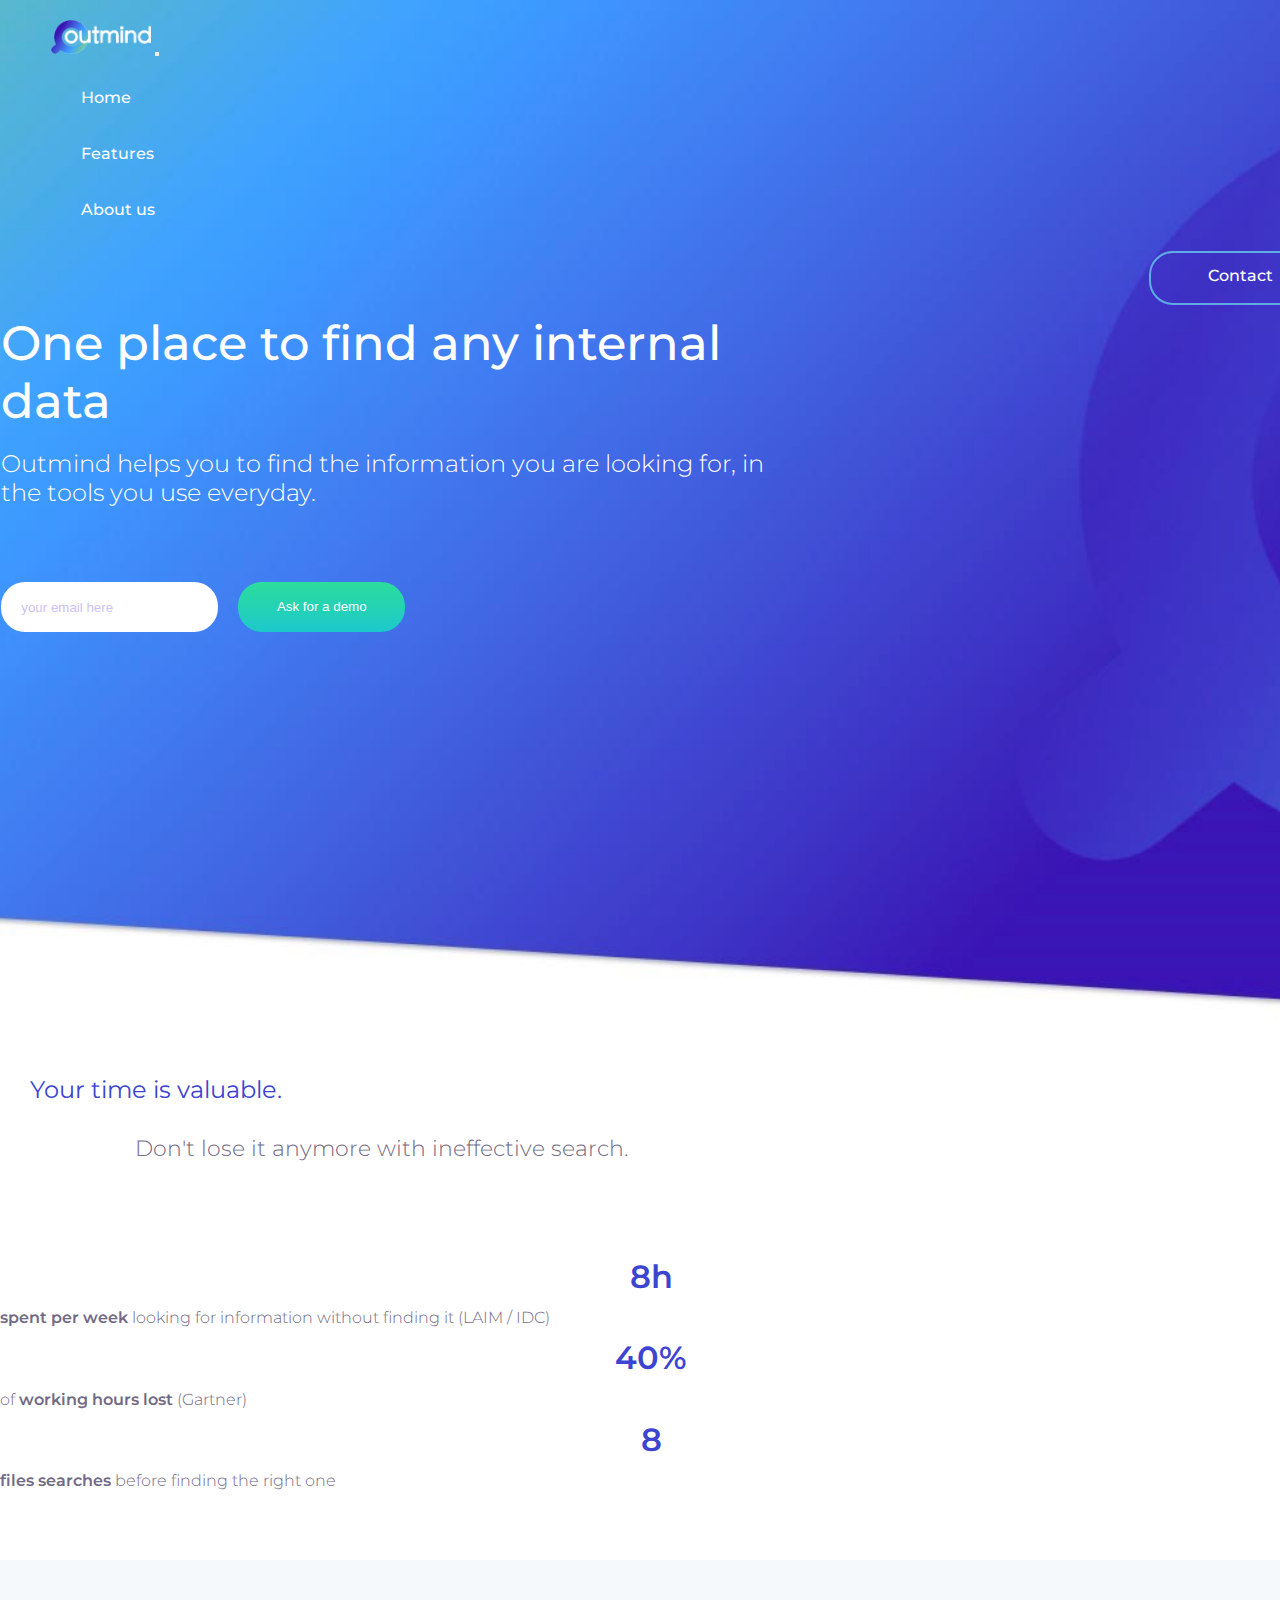
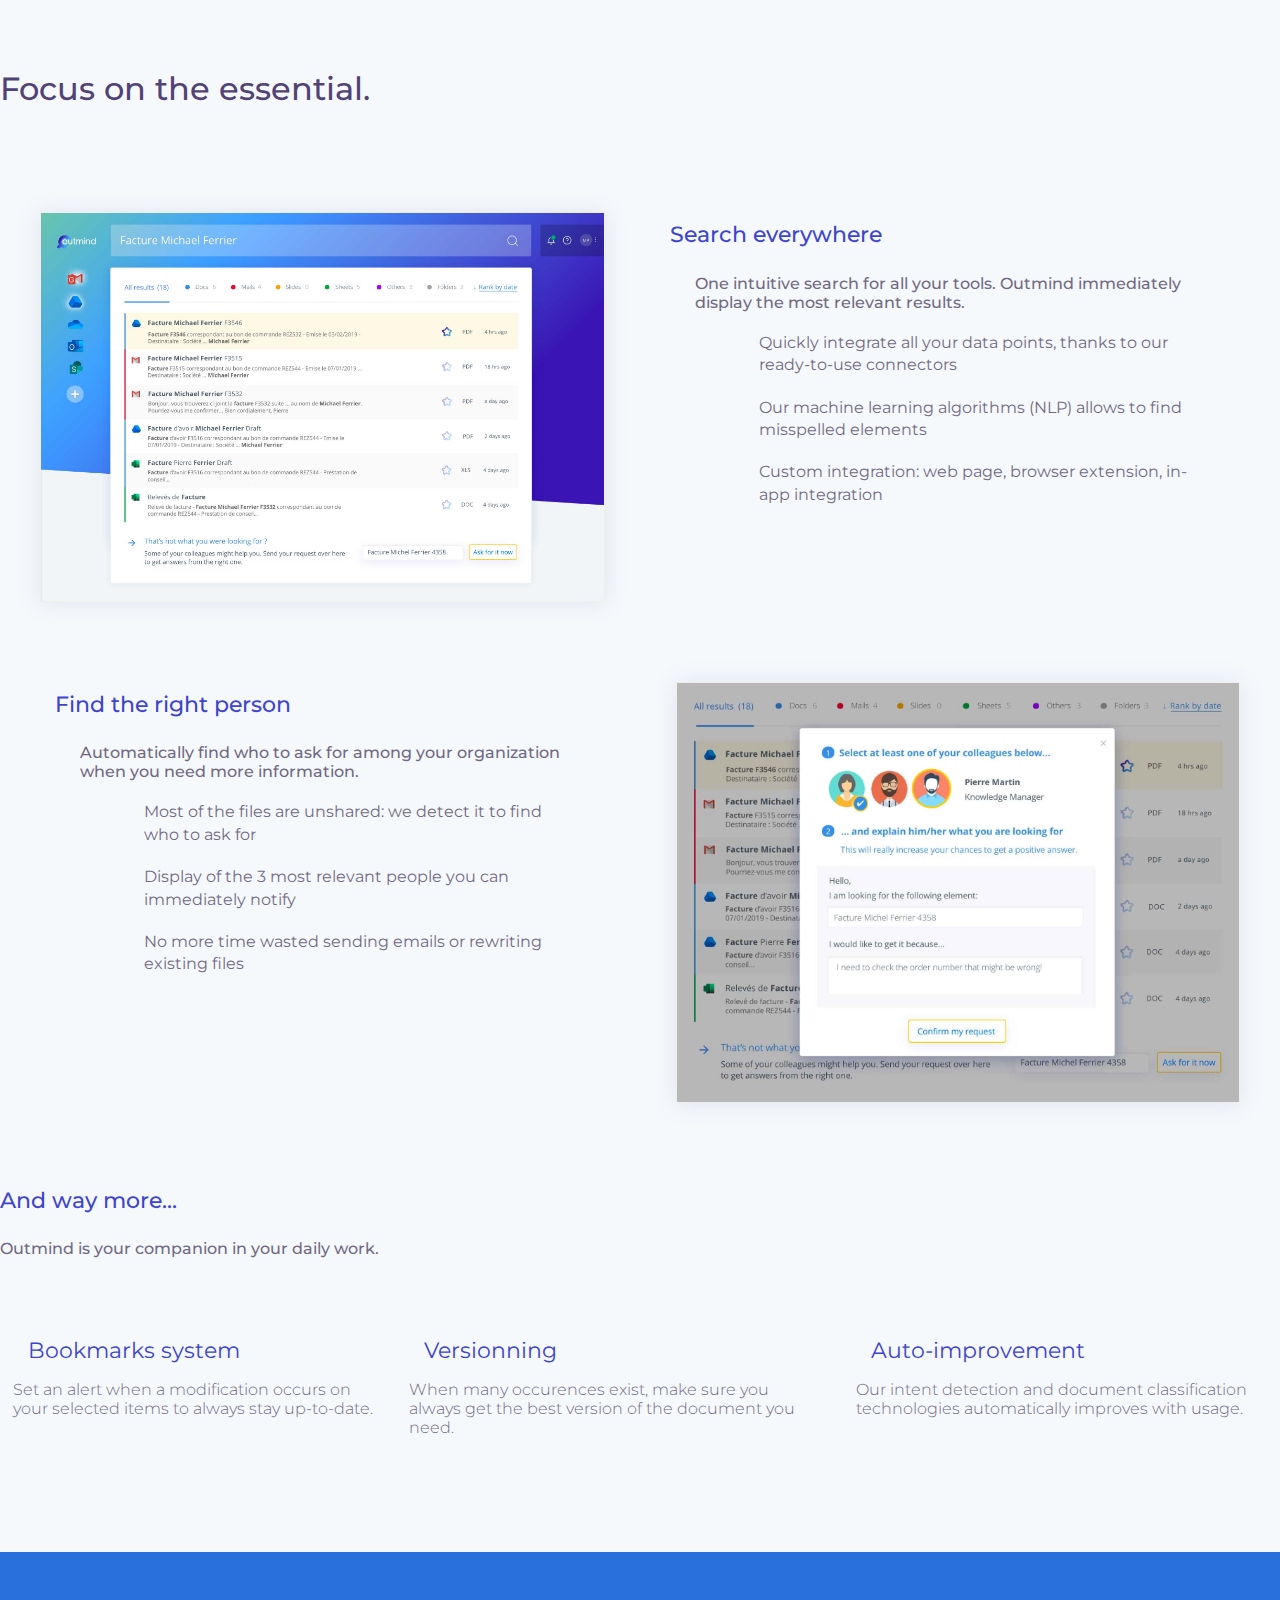
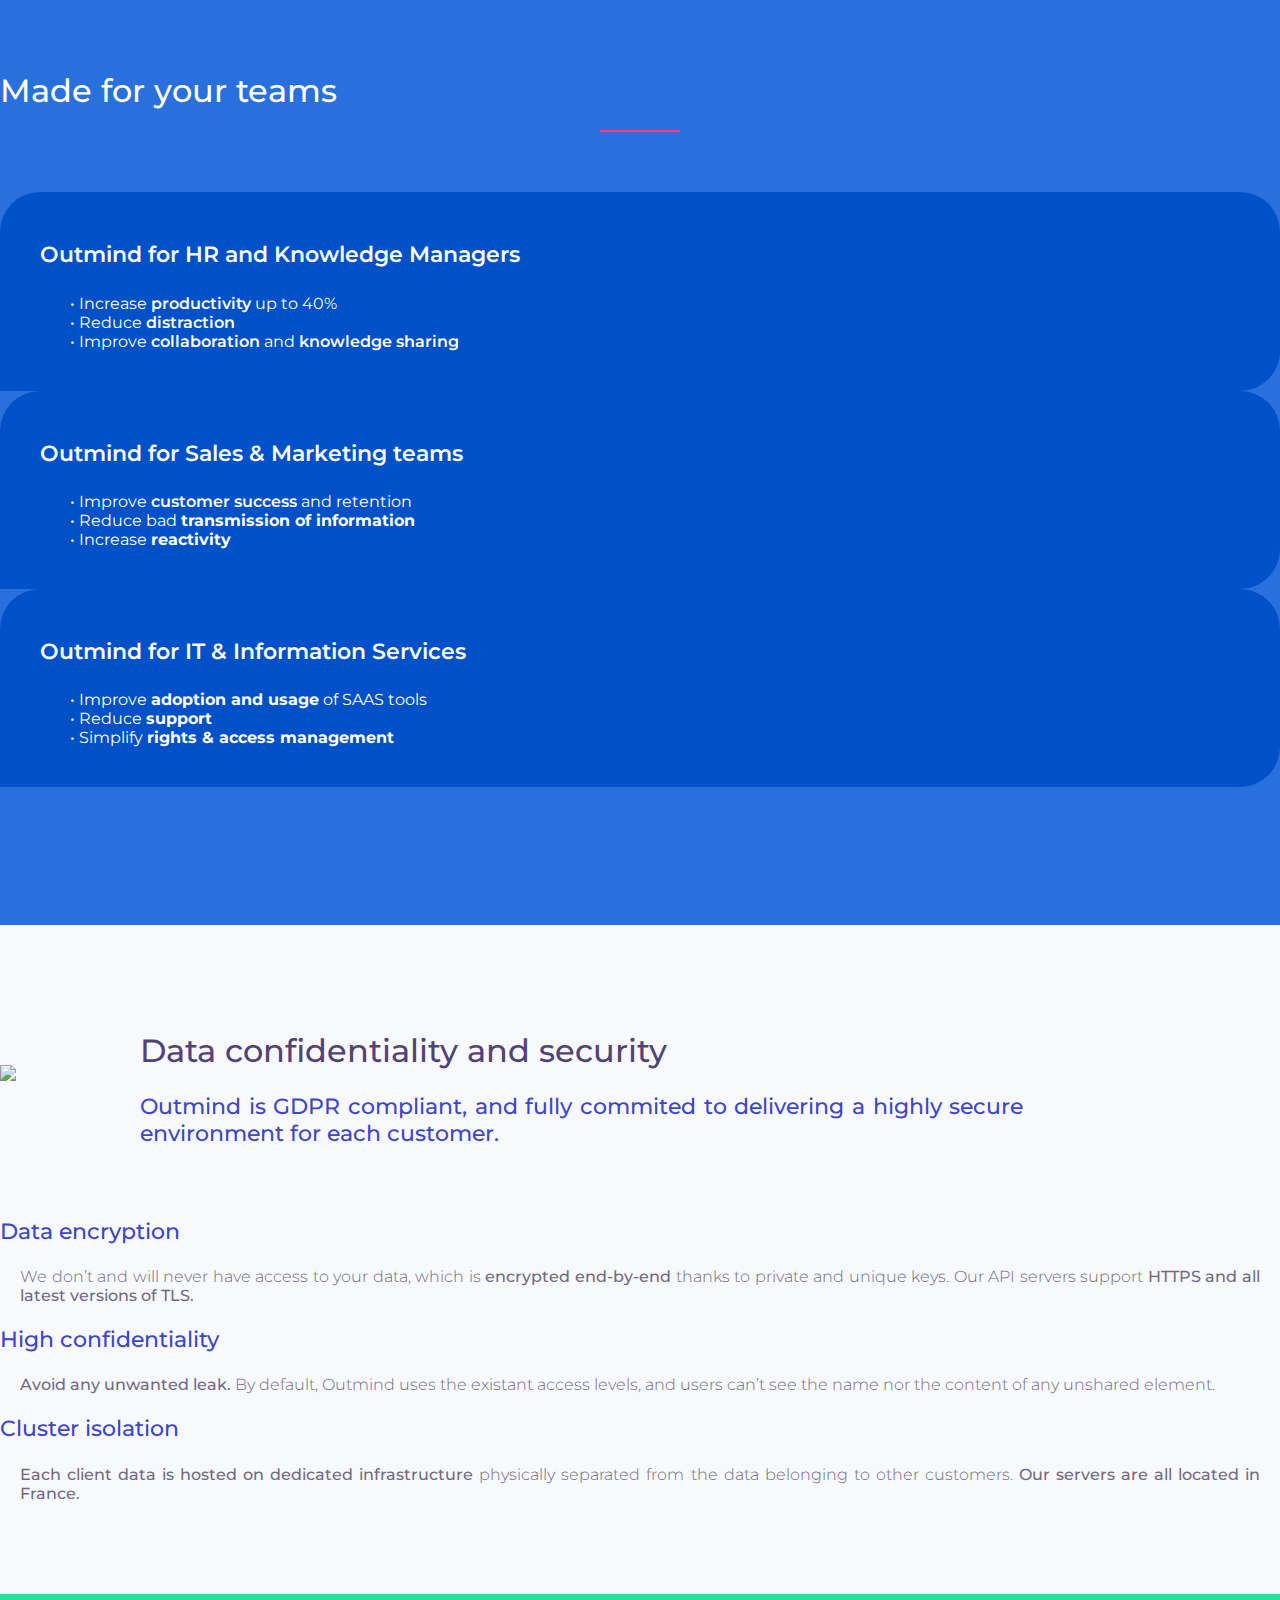
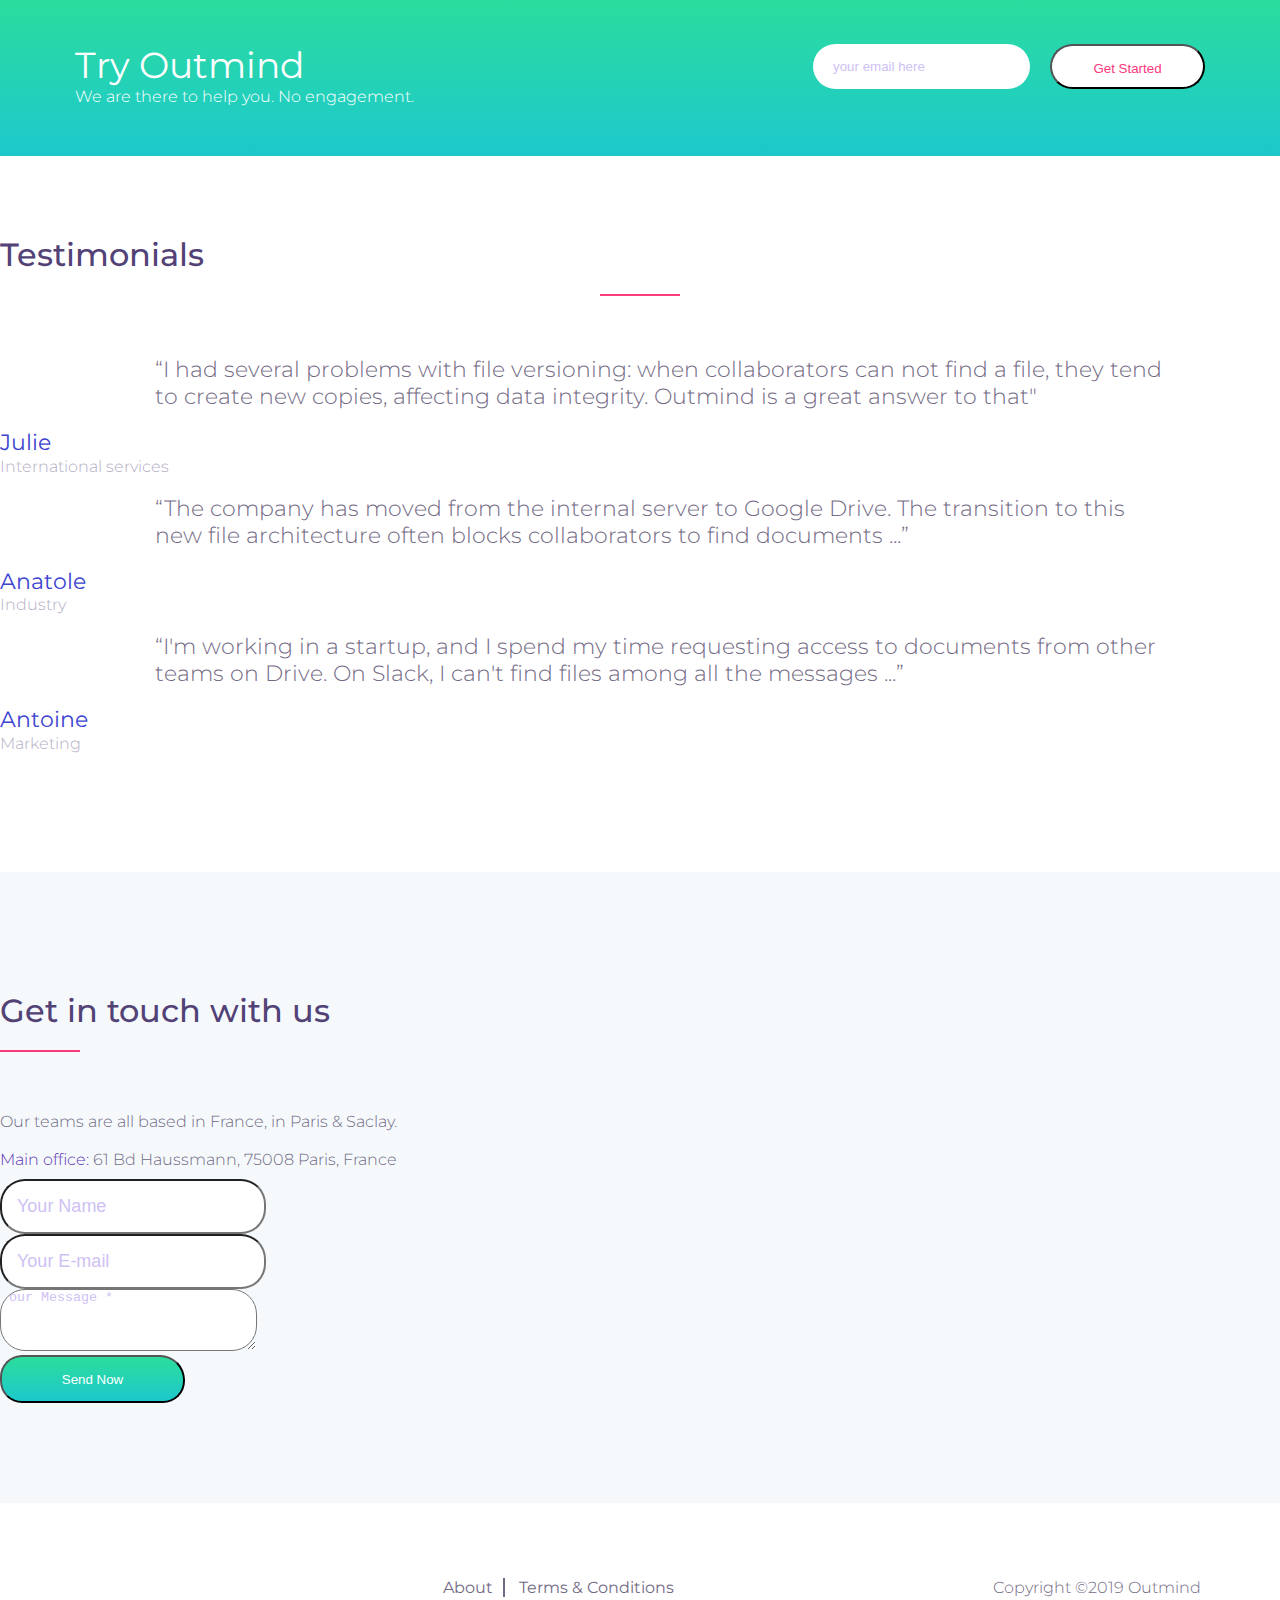
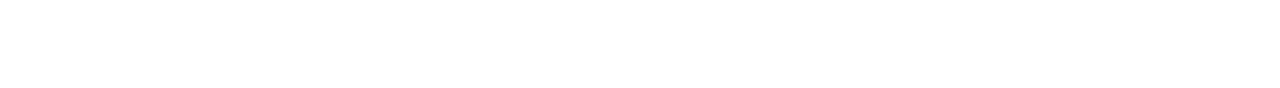
==== commit 11185da9: "Renaming app images" ====
--- a/index.html
+++ b/index.html
@@ -162,7 +162,7 @@
         <br>
         <!-- Single Special Area -->
         <div class="big-feat">
-          <img class="half-img wow fadeInUp" data-wow-delay="0.2s"" src=" img/core-img/search.jpg"> <div class="sing-special text-center wow fadeInUp" data-wow-delay="0.1s">
+          <img class="half-img wow fadeInUp" data-wow-delay="0.2s"" src=" img/core-img/app-main.jpg"> <div class="sing-special text-center wow fadeInUp" data-wow-delay="0.1s">
           <!-- <div class="single-feature">
                             <img src="https://images.assets-landingi.com/9d6caQWd/2.png" alt="search outmind"/>
                         </div> -->
@@ -204,7 +204,7 @@
             <h5>No more time wasted sending emails or rewriting existing files</h5>
           </div>
         </div>
-        <img class="half-img wow fadeInUp" data-wow-delay="0.2s" src="img/core-img/search-4.jpg">
+        <img class="half-img wow fadeInUp" data-wow-delay="0.2s" src="img/core-img/app-askcolleague.jpg">
       </div>
 
       <div class="big-feature">
--- a/style.css
+++ b/style.css
@@ -0,0 +1,1807 @@
+/* --- [Master Stylesheet] ----
+:: 1.0 Base CSS Start
+:: 2.0 Header Area CSS
+:: 3.0 Wellcome Area CSS
+:: 4.0 Special Area CSS
+:: 5.0 Features Area CSS
+:: 6.0 Video Area CSS
+:: 7.0 Cool Facts Area CSS
+:: 8.0 Screenshots Area CSS
+:: 9.0 Pricing Plan Area CSS
+:: 10.0 Testimonials Area CSS
+:: 11.0 CTA Area CSS Start
+:: 12.0 Team Area CSS Start
+:: 13.0 Contact Area CSS Start
+:: 14.0 Footer Area CSS Start
+-------------------------- */
+@import url('https://fonts.googleapis.com/css?family=Cabin:400,500,700|Montserrat:400,500,700');
+@import 'css/bootstrap.min.css';
+@import 'css/animate.css';
+@import 'css/magnific-popup.css';
+@import 'css/owl.carousel.min.css';
+@import 'css/slick.css';
+@import 'css/font-awesome.min.css';
+@import 'css/themify-icons.css';
+@import 'css/ionicons.min.css';
+
+/* --------------------------
+:: 1.0 Base CSS Start
+-------------------------- */
+* {
+  margin: 0;
+  padding: 0;
+}
+
+body {
+  font-family: 'Montserrat', sans-serif;
+  background-color: #fff;
+}
+
+b, strong {
+  font-weight: 600;
+}
+
+h1,
+h2,
+h3,
+h4,
+h5,
+h6 {
+  font-family: 'Montserrat', sans-serif;
+  font-weight: 400;
+  color: #000;
+  line-height: 1.2;
+}
+
+.section_padding_100 {
+  padding-top: 80px;
+}
+
+.section_padding_100_50 {
+  padding-top: 100px;
+  padding-bottom: 50px;
+}
+
+.section_padding_100_70 {
+  padding-top: 100px;
+  padding-bottom: 70px;
+}
+
+.section_padding_100_100 {
+  padding-top: 100px;
+  padding-bottom: 100px;
+}
+
+.section_padding_50 {
+  padding: 30px;
+  padding-top: 50px;
+  padding-bottom: 50px;
+}
+
+.section_padding_50_20 {
+  padding-top: 50px;
+  padding-bottom: 20px;
+}
+
+.section_padding_150 {
+  padding-top: 150px;
+  padding-bottom: 150px;
+}
+
+.section_padding_200 {
+  padding-top: 200px;
+  padding-bottom: 200px;
+}
+
+.section_padding_0_100 {
+  padding-top: 0;
+  padding-bottom: 100px;
+}
+
+.section_padding_70_70 {
+  padding-top: 70px;
+  padding-bottom: 70px;
+}
+
+.section_padding_70_0 {
+  padding-top: 70px;
+  padding-bottom: 0px;
+}
+
+.section_padding_0_50 {
+  padding-top: 0;
+  padding-bottom: 50px;
+}
+
+.section_padding_70_50 {
+  padding-top: 70px;
+  padding-bottom: 50px;
+}
+
+.section_padding_70_120 {
+  padding-top: 70px;
+  padding-bottom: 120px;
+}
+
+.section_padding_20_50 {
+  padding-top: 20px;
+  padding-bottom: 50px;
+}
+
+.section_padding_20_70 {
+  padding-top: 20px;
+  padding-bottom: 70px;
+}
+
+img {
+  max-width: 100%;
+  max-height: 100%;
+}
+
+.half-img {
+  width: 45%;
+  height: 45%;
+  border: 1px solid #EFEFEF;
+  box-shadow: 0 1px 21px 0 rgba(111, 116, 159, 0.15);
+  margin: 0 25px;
+}
+
+.mt-15 {
+  margin-top: 15px;
+}
+
+.mt-30 {
+  margin-top: 30px;
+}
+
+.mt-40 {
+  margin-top: 40px;
+}
+
+.mt-50 {
+  margin-top: 50px;
+}
+
+.mt-100 {
+  margin-top: 100px;
+}
+
+.mt-150 {
+  margin-top: 150px;
+}
+
+.mr-15 {
+  margin-right: 15px;
+}
+
+.mr-30 {
+  margin-right: 30px;
+}
+
+.mr-50 {
+  margin-right: 50px;
+}
+
+.mr-100 {
+  margin-right: 100px;
+}
+
+.mb-15 {
+  margin-bottom: 15px;
+}
+
+.mb-30 {
+  margin-bottom: 30px;
+}
+
+.mb-50 {
+  margin-bottom: 50px;
+}
+
+.mb-100 {
+  margin-bottom: 100px;
+}
+
+.ml-15 {
+  margin-left: 15px;
+}
+
+.ml-30 {
+  margin-left: 30px;
+}
+
+.ml-50 {
+  margin-left: 50px;
+}
+
+.ml-100 {
+  margin-left: 100px;
+}
+
+ul,
+ol {
+  margin: 0;
+  padding: 0;
+}
+
+.single-special ul {
+  list-style-type: none;
+  list-style-position: outside;
+  list-style-image: none;
+  padding: 0 0 0 30px;
+}
+
+/* #scrollUp {
+    bottom: 0;
+    font-size: 24px;
+    right: 30px;
+    width: 50px;
+    background-color: #fb397d;
+    color: #fff;
+    text-align: center;
+    height: 50px;
+    line-height: 50px;
+} */
+a,
+a:hover,
+a:focus,
+a:active {
+  text-decoration: none;
+  -webkit-transition-duration: 500ms;
+  -o-transition-duration: 500ms;
+  transition-duration: 500ms;
+}
+
+li {
+  list-style: none;
+}
+
+p {
+  color: #726a84;
+  font-size: 16px;
+  font-weight: 300;
+  margin-top: 0;
+}
+
+.flex {
+  display: flex;
+}
+
+.flex-b {
+  display: contents;
+  align-items: center;
+  justify-content: space-between;
+}
+
+.heading-text>p {
+  font-size: 16px;
+}
+
+.section-heading>h2 {
+  font-weight: 300;
+  color: #524276;
+  font-size: xx-large;
+  margin: 20px 0px;
+  font-weight: 500;
+}
+
+.section-heading {
+  margin-bottom: 60px;
+}
+
+.section-heading_50 {
+  margin-bottom: 50px;
+}
+
+.line-shape-white,
+.line-shape {
+  width: 80px;
+  height: 2px;
+  background-color: #fb397d;
+  margin-top: 15px;
+}
+
+.line-shape-white,
+.line-shape-b {
+  width: 80px;
+  height: 2px;
+  background-color: #fb397d;
+  margin-top: 15px;
+}
+
+.line-shape {
+  margin-left: calc(50% - 40px);
+}
+
+.line-shape-b {
+  margin-left: 0px;
+}
+
+.table {
+  display: table;
+  height: 100%;
+  left: 0;
+  position: relative;
+  top: 0;
+  width: 100%;
+  z-index: 2;
+}
+
+.table-cell {
+  display: table-cell;
+  vertical-align: middle;
+}
+
+@-webkit-keyframes colorlib-load {
+  0% {
+    -webkit-transform: rotate(0deg);
+    transform: rotate(0deg);
+  }
+
+  100% {
+    -webkit-transform: rotate(360deg);
+    transform: rotate(360deg);
+  }
+}
+
+@keyframes colorlib-load {
+  0% {
+    -webkit-transform: rotate(0deg);
+    transform: rotate(0deg);
+  }
+
+  100% {
+    -webkit-transform: rotate(360deg);
+    transform: rotate(360deg);
+  }
+}
+
+@media screen and (max-width: 640px) {
+  .mc-field-group {
+    display: block;
+  }
+
+  .well-padding {
+    padding: 25vh 1vw;
+  }
+}
+
+@media screen and (min-width: 640px) {
+  .mc-field-group {
+    display: flex;
+  }
+
+  .well-padding {
+    padding: 35vh 0.1vw;
+  }
+}
+
+@media (max-width: 767px) and (min-width: 320px) {
+  .well-padding {
+    padding: 25vh 1vw;
+  }
+}
+
+@media (max-width: 767px) and (min-width: 480px) {
+  .wellcome-heading>h2 {
+    font-size: xx-large;
+  }
+
+  .well-padding {
+    padding: 25vh 1vw;
+  }
+}
+
+/* --------------------------
+:: 2.0 Header Area CSS
+-------------------------- */
+.team {
+  justify-content: space-between;
+  padding: 25vh 0;
+}
+
+.team-jobs {
+  display: inline-flex;
+  align-items: center;
+  justify-content: space-between;
+}
+
+.team h1 {
+  color: white;
+  padding: 10px 10px;
+}
+
+.team h5 {
+  color: white;
+  padding: 20px 10px;
+  font-weight: 500;
+  font-size: x-large;
+  line-height: unset;
+}
+
+.team p {
+  color: white;
+  font-size: large;
+  padding: 0 10px;
+}
+
+.team-img {
+  width: 75%;
+  box-shadow: 0 7px 36px 0 #393943a3;
+  border-radius: 10px;
+  margin: 20px 50px;
+}
+
+.header_area {
+  left: 0;
+  position: absolute;
+  width: 100%;
+  z-index: 99;
+  top: 0;
+  padding: 0 4%;
+  padding-top: 20px;
+  padding-bottom: 20px;
+  margin-bottom: 30px;
+}
+
+.blue-header {
+  -webkit-box-shadow: 0 4px 20px rgba(0, 0, 0, 0.1);
+  box-shadow: 0 4px 20px rgba(0, 0, 0, 0.15);
+  height: 90px;
+  position: fixed;
+  top: 0;
+  z-index: 99;
+  background: linear-gradient(90deg, #007fff42 0%, rgb(91, 160, 255) 50%, rgb(59, 37, 160) 100%);
+  display: flex;
+  align-items: center;
+}
+
+.margin-bottom-40 {
+  margin-bottom: 40px;
+}
+
+.menu_area .navbar-brand {
+  font-size: 72px;
+  font-weight: 700;
+  color: #fff;
+  margin: 0;
+  line-height: 1;
+  padding: 0;
+}
+
+.menu_area .navbar-brand:hover,
+.menu_area .navbar-brand:focus {
+  color: #fff;
+}
+
+.menu_area {
+  position: relative;
+  z-index: 2;
+}
+
+.menu_area #nav .nav-link {
+  color: #fff;
+  display: block;
+  font-size: 16px;
+  font-weight: 500;
+  border-radius: 30px;
+  -webkit-transition-duration: 500ms;
+  -o-transition-duration: 500ms;
+  transition-duration: 500ms;
+  padding-bottom: 10px;
+  padding-top: 15px;
+  border-radius: 0px;
+  padding: 5px;
+  margin: 25px;
+}
+
+.menu_area nav ul li>a {
+  border-bottom: 2px solid transparent;
+}
+
+.menu_area nav ul li>a:hover {
+  color: #fb397d;
+  border-bottom: 2px solid white;
+  color: #f2f9ff;
+}
+
+.sing-up-button {
+  text-align: right;
+}
+
+.sing-up-button>a {
+  color: #fff;
+  font-weight: 500;
+  display: inline-block;
+  border: 2px solid #60AAE5;
+  height: 50px;
+  min-width: 178px;
+  line-height: 46px;
+  text-align: center;
+  border-radius: 24px 24px 24px 24px;
+}
+
+.sing-up-button>a:hover {
+  background: #fb397d;
+  color: #fff;
+  border-color: transparent;
+  -webkit-transition-duration: 500ms;
+  -o-transition-duration: 500ms;
+  transition-duration: 500ms;
+}
+
+/* stcicky css */
+.header_area.sticky {
+  -webkit-box-shadow: 0 4px 20px rgba(0, 0, 0, 0.1);
+  box-shadow: 0 4px 20px rgba(0, 0, 0, 0.15);
+  height: 70px;
+  position: fixed;
+  top: 0;
+  z-index: 99;
+  background: linear-gradient(90deg, #007fff42 0%, rgb(91, 160, 255) 50%, rgb(59, 37, 160) 100%);
+  display: flex;
+  align-items: center;
+}
+
+.header_area.sticky .menu_area .navbar-brand {
+  font-size: 50px;
+}
+
+.header_area.sticky .menu_area #nav .nav-link {
+  padding: 8px 10px;
+  margin: 15px;
+  border-bottom: 2px solid transparent;
+}
+
+.header_area.sticky .menu_area #nav .nav-link:hover {
+  padding: 8px 10px;
+  margin: 15px;
+  border-bottom: 2px solid white;
+}
+
+.header_area.sticky .sing-up-button a {
+  margin-top: 0px;
+}
+
+.header_area.sticky .navbar {
+  padding: 0;
+}
+
+/* --------------------------
+:: 3.0 Wellcome Area CSS
+-------------------------- */
+.wellcome_area {
+  background-image: url(img/bg-img/welcome-bg.jpg);
+  height: 114vh;
+  position: relative;
+  z-index: 1;
+  background-position: bottom center;
+  background-size: cover;
+}
+
+.wellcome_area:after {
+  position: absolute;
+  width: 100%;
+  left: 0;
+  background-color: #fff;
+  content: '';
+  bottom: 0;
+  z-index: 2;
+}
+
+/* .welcome-img {
+    background-image:url(img/core-img/outmindshape.png);
+    background-repeat:no-repeat;
+    background-size: contain;
+    height: 100%;
+    display: block;
+    justify-content: center;
+} */
+.welcome-thumb {
+  width: 60%;
+  /* position: absolute; */
+  bottom: -130px;
+  right: 85px;
+  z-index: 9;
+}
+
+.welcome-thumb img {
+  width: 99%;
+  position: relative;
+  bottom: 33px;
+  right: 163px;
+  z-index: 9;
+  opacity: 0.7;
+}
+
+.wellcome-heading>h2 {
+  font-size: 3rem;
+  color: #ffffff;
+  font-weight: 500;
+  position: relative;
+  z-index: 3;
+}
+
+.sent {
+  background: #3023ae5e;
+  border-radius: 10px;
+  padding: 25px;
+  border: #2add9c70 solid 1px;
+}
+
+.sent h2 {
+  font-family: 'Montserrat', sans-serif;
+  font-weight: 600;
+  color: #2cdd9c;
+  line-height: 1.2;
+  padding: 20px;
+  font-size: xx-large;
+}
+
+.sent p {
+  color: white;
+  line-height: 1.2;
+  padding: 0px 22px;
+}
+
+.get-start-area .email {
+  height: 50px;
+  max-width: 260px;
+  border: none;
+  border-radius: 24px;
+  padding: 0px 20px;
+  margin-right: 20px;
+}
+
+.get-started-button .email {
+  max-width: 260px;
+  height: 45px;
+  border: none;
+  border-radius: 24px;
+  padding: 0px 20px;
+  margin-right: 20px;
+  margin-bottom: 12px;
+}
+
+.form-control::-webkit-input-placeholder {
+  color: #cec1f4;
+  opacity: 1;
+}
+
+.form-control:-ms-input-placeholder {
+  color: #cec1f4;
+  opacity: 1;
+}
+
+.form-control::-ms-input-placeholder {
+  color: #cec1f4;
+  opacity: 1;
+}
+
+.form-control::placeholder {
+  color: #cec1f4;
+  opacity: 1;
+}
+
+.get-start-area .email:focus {
+  border: none;
+  outline-offset: transparent !important;
+  border-radius: 30px;
+}
+
+.get-start-area .submit {
+  background-image: linear-gradient(180deg, #2cdd9c, #1dc8cc);
+  color: #fff;
+  font-weight: 500;
+  display: inline-block;
+  border: none;
+  height: 50px;
+  min-width: 167px;
+  line-height: 46px;
+  text-align: center;
+  border-radius: 24px 24px 24px 24px;
+}
+
+.get-start-area .submit:hover {
+  background-image: linear-gradient(180deg, #3ef1b0, #2edfe2);
+  color: #fff;
+  -webkit-transition-duration: 500ms;
+  -o-transition-duration: 500ms;
+  transition-duration: 500ms;
+}
+
+.wellcome-heading>p {
+  color: #fff;
+  width: -webkit-fill-available;
+  font-size: x-large;
+  font-weight: 300;
+}
+
+.wellcome-heading>h3 {
+  font-size: 332px;
+  position: absolute;
+  top: -134px;
+  font-weight: 900;
+  left: -12px;
+  z-index: -1;
+  color: #fff;
+  opacity: .1;
+  -ms-filter: "progid:DXImageTransform.Microsoft.Alpha(Opacity=10)";
+}
+
+.wellcome-heading {
+  margin-bottom: 75px;
+}
+
+.ti-check:before {
+  content: "\e64c";
+  font-weight: bold;
+}
+
+/* --------------------------
+:: 4.0 Special Area CSS
+-------------------------- */
+.single-icon>i {
+  font-size: 36px;
+  color: #fb397d;
+}
+
+.single-icon>img {
+  width: 30%;
+}
+
+.single-special-up>h4 {
+  font-size: 22px;
+  color: #3d45d0;
+  margin-bottom: 15px;
+  font-weight: 500;
+  padding: 10px 0;
+}
+
+.single-special h4 {
+  font-size: 22px;
+  color: #3d45d0;
+  margin-bottom: 15px;
+  font-weight: 500;
+  padding: 10px 0;
+}
+
+.sing-special>h4 {
+  font-size: 22px;
+  color: #3d45d0;
+  margin-bottom: 15px;
+  font-weight: 500;
+  padding: 10px 0;
+}
+
+.single-special-news {
+  display: flex;
+  justify-content: center;
+  align-items: center;
+}
+
+.white {
+  color: white;
+}
+
+.focus-wrapper {
+  background: #f5f9fc;
+  padding: 100px 0px;
+}
+
+.focus-wrapper-features {
+  background: #f5f9fc;
+  padding: 20px 0px 25px 0px;
+}
+
+.focus-wrapper-white {
+  background: white;
+  padding: 70px 0px;
+}
+
+.blue h2 {
+  color: #3c44d0;
+  padding: 0px;
+}
+
+.blue-jobs h2 {
+  color: #3c44d0;
+  padding: 30px;
+}
+
+.dark-blue {
+  background-color: rgb(41, 112, 221);
+}
+
+.for-teams .darkblue-plus {
+  background: #0050c7;
+}
+
+.white h2, h4 {
+  color: white;
+}
+
+.figures>h4 {
+  font-family: 'Montserrat', sans-serif;
+  font-weight: 600;
+  color: #3c44d0;
+  line-height: 1.2;
+  font-size: 32px;
+  align-items: center;
+  display: flex;
+  padding: 12px 41px;
+  justify-content: center;
+  width: -webkit-fill-available;
+}
+
+.jobs h4 {
+  font-size: 20px;
+}
+
+.figures i {
+  padding: 16px 22px 20px 0px;
+  font-weight: 500;
+  font-size: xx-large;
+}
+
+.figures>p {
+  color: #726a84;
+  font-size: 16px;
+  font-weight: 300;
+  margin-top: 0;
+  max-width: -webkit-fill-available;
+  max-width: 59%;
+  display: inline-block;
+}
+
+.security-box {
+  display: inline-flex;
+  justify-content: space-around;
+  align-items: center;
+  padding-top: 50px;
+}
+
+.security-box .logo {
+  width: 120px;
+  max-width: 12vw;
+  padding: 25px 0px;
+  padding-top: 8px;
+}
+
+.security {
+  background: #f2f6faa1;
+}
+
+.security h4 {
+  font-family: 'Montserrat', sans-serif;
+  font-weight: 500;
+  color: #3c44d0;
+  line-height: 1.2;
+  font-size: 22px
+}
+
+.security b {
+  font-weight: 500;
+}
+
+.security-box h2 {
+  text-align: initial;
+  padding: 0 20px;
+  padding-top: 18px;
+  color: #524276;
+  font-size: xx-large;
+  font-weight: 500;
+  width: -webkit-fill-available;
+  max-width: 70vw;
+}
+
+.security-box .clients-feedback-area .client-description>p {
+  width: -webkit-fill-available;
+  max-width: 69vw;
+}
+
+.security-box .clients-feedback-area .client-description>p {
+  margin: 0px 0px;
+  font-size: 22px;
+  color: #3d45d0;
+  /* margin-bottom: 15px; */
+  font-weight: 500;
+  /* padding: 10px 0; */
+}
+
+.security p {
+  text-align: initial;
+  padding: 22px 20px;
+  max-width: 100%;
+  text-align: justify;
+}
+
+.single-special-up {
+  padding: 10px 0px;
+  border-radius: 40px 40px 40px 0px;
+  -webkit-transition-duration: 800ms;
+  -o-transition-duration: 800ms;
+  transition-duration: 800ms;
+}
+
+.single-special {
+  padding: 40px 40px;
+  border-radius: 40px 40px 40px 0px;
+  -webkit-transition-duration: 800ms;
+  -o-transition-duration: 800ms;
+  transition-duration: 800ms;
+}
+
+.sing-special {
+  padding: 0 40px;
+  border-radius: 40px 40px 40px 0px;
+  -webkit-transition-duration: 800ms;
+  -o-transition-duration: 800ms;
+  transition-duration: 800ms;
+  margin-bottom: 30px;
+}
+
+.sing-special p {
+  padding: 0px 25px;
+  font-weight: 500;
+}
+
+.single-special-up p {
+  font-weight: 500;
+}
+
+.special_description_content>h2 {
+  color: #5b32b4;
+  font-size: 48px;
+  margin-bottom: 30px;
+}
+
+/* .single-special:hover {
+    -webkit-box-shadow: 0 10px 90px rgba(0, 0, 0, 0.08);
+            box-shadow: 0 10px 90px rgba(0, 0, 0, 0.08);
+} */
+.single-special p {
+  margin-bottom: 0;
+}
+
+.app-download-area {
+  display: -moz-flex;
+  display: -ms-flex;
+  display: -o-flex;
+  display: -webkit-box;
+  display: -ms-flexbox;
+  display: flex;
+  -ms-flex-preferred-size: 1;
+  flex-basis: 1;
+  margin-top: 50px;
+}
+
+.app-download-btn a {
+  border: 1px solid #ddd;
+  display: -webkit-box;
+  display: -ms-flexbox;
+  display: flex;
+  -webkit-box-align: center;
+  -ms-flex-align: center;
+  align-items: center;
+  padding: 15px 30px;
+  border-radius: 30px 30px 30px 0;
+  -webkit-box-shadow: 0 10px 30px rgba(0, 0, 0, 0.1);
+  box-shadow: 0 10px 30px rgba(0, 0, 0, 0.1);
+  -webkit-box-pack: center;
+  -ms-flex-pack: center;
+  justify-content: center;
+}
+
+.app-download-btn.active a,
+.app-download-btn a:hover {
+  border-color: transparent;
+  background-color: #fb397d;
+}
+
+.app-download-btn a i {
+  color: #47425d;
+  font-size: 24px;
+  margin-right: 15px;
+  -webkit-transition-duration: 500ms;
+  -o-transition-duration: 500ms;
+  transition-duration: 500ms;
+}
+
+.app-download-btn a p {
+  font-size: 16px;
+  line-height: 1;
+  -webkit-transition-duration: 500ms;
+  -o-transition-duration: 500ms;
+  transition-duration: 500ms;
+}
+
+.app-download-btn a p span {
+  font-size: 12px;
+  display: block;
+}
+
+.app-download-btn:first-child {
+  margin-right: 20px;
+}
+
+.app-download-btn a:hover i,
+.app-download-btn.active a i,
+.app-download-btn.active a p,
+.app-download-btn a:hover p {
+  color: #fff;
+}
+
+/* --------------------------
+:: 5.0 Features Area CSS
+-------------------------- */
+.single-feature {
+  margin-bottom: 10px;
+}
+
+.big-feat {
+  margin: 10px 0px 50px 0px;
+  box-sizing: border-box;
+  padding: 15px;
+  flex: 2;
+  display: flex;
+}
+
+.big-feat:nth-child(1) {
+  flex: 1;
+}
+
+.big-feat:nth-child(2) {
+  flex: 0.5;
+}
+
+.additional-feat {
+  background: #f5f9fc;
+  display: inline-flex;
+}
+
+.additional-feat .single-feature, .single-feat>i {
+  color: #1ec9c9;
+  font-size: 38px;
+  float: left;
+  margin-right: 10px;
+  padding: 20px 13px;
+  padding-bottom: -5px;
+  padding-top: 0px;
+}
+
+.single-feat {
+  margin-top: 20px;
+  padding: 0px 25px;
+  display: inline-block;
+}
+
+.single-feature>p {
+  margin-bottom: 0;
+  font-weight: 300;
+}
+
+.single-feature, .single-feat>i {
+  color: #1ec9c9;
+  font-size: 28px;
+  float: left;
+  margin-right: 10px;
+  padding: 20px 13px;
+  padding-bottom: -5px;
+  padding-top: 0px;
+}
+
+.single-feature i {
+  margin-right: 0px;
+}
+
+.single-feature>h5 {
+  font-size: 22px;
+  color: #3d45d0;
+  padding: 15px;
+}
+
+.single-feat>h5 {
+  font-size: 16px;
+  color: #726a84;
+  text-align: -webkit-auto;
+  line-height: 1.4;
+  padding: 0px 5px 0px 64px;
+}
+
+.single-feature, .single-feat>p {
+  margin-top: 15px;
+}
+
+/* --------------------------
+:: 6.0 Video Area CSS
+-------------------------- */
+.video-area {
+  position: relative;
+  z-index: 1;
+  background-position: center center;
+  background-size: cover;
+  border: 20px solid #fff;
+  border-radius: 20px;
+  height: 650px;
+  -webkit-box-shadow: 0 10px 50px rgba(0, 0, 0, 0.08);
+  box-shadow: 0 10px 50px rgba(0, 0, 0, 0.08);
+}
+
+.video-area:after {
+  position: absolute;
+  content: "";
+  top: -20px;
+  left: -20px;
+  width: calc(100% + 40px);
+  height: calc(100% + 40px);
+  border: 1px solid #f1f4f8;
+  z-index: 2;
+  border-radius: 20px;
+}
+
+.video-area .video-play-btn a {
+  width: 80px;
+  height: 80px;
+  background-color: #fb397d;
+  color: #fff;
+  text-align: center;
+  display: block;
+  font-size: 36px;
+  line-height: 80px;
+  padding-left: 5px;
+  border-radius: 50%;
+  top: 50%;
+  position: absolute;
+  left: 50%;
+  -webkit-transform: translate(-50%, -50%);
+  -ms-transform: translate(-50%, -50%);
+  transform: translate(-50%, -50%);
+  z-index: 3;
+}
+
+.video-area .video-play-btn a:hover {
+  background-color: #a865e1;
+  color: #fff;
+}
+
+/* --------------------------
+:: 7.0 Cool Facts Area CSS
+-------------------------- */
+.cool_facts_area {
+  position: relative;
+  z-index: auto;
+  background: #a865e1;
+  background: -webkit-linear-gradient(to left, #7873ed, #a865e1);
+  background: -webkit-linear-gradient(right, #7873ed, #a865e1);
+  background: -webkit-gradient(linear, right top, left top, from(#7873ed), to(#a865e1));
+  background: -o-linear-gradient(right, #7873ed, #a865e1);
+  background: linear-gradient(to left, #7873ed, #a865e1);
+  padding: 180px 0 80px 0;
+  top: -100px;
+}
+
+.cool_facts_area:after {
+  position: absolute;
+  bottom: -100px;
+  left: 0;
+  right: 0;
+  width: 100%;
+  height: 100px;
+  background-color: #fff;
+  content: ''
+}
+
+.cool-facts-content>i {
+  color: #ffffff;
+  font-size: 36px;
+}
+
+.counter-area {
+  min-width: 100px;
+  -ms-flex-item-align: end;
+  align-self: flex-end;
+}
+
+.counter-area>h3 {
+  color: #ffffff;
+  font-size: 60px;
+  margin-bottom: 0;
+  line-height: 1;
+}
+
+.cool-facts-content>p {
+  font-size: 18px;
+  color: #ffffff;
+  margin-bottom: 0;
+}
+
+/* --------------------------
+:: 8.0 Screenshots Area CSS
+-------------------------- */
+.app_screenshots_slides {
+  padding: 0 6%;
+}
+
+.app_screenshots_slides .single-shot {
+  opacity: 0.7;
+  -ms-filter: "progid:DXImageTransform.Microsoft.Alpha(Opacity=70)";
+  -webkit-transform: scale(0.85);
+  -ms-transform: scale(0.85);
+  transform: scale(0.85)
+}
+
+.app_screenshots_slides .center .single-shot {
+  opacity: 1;
+  -ms-filter: "progid:DXImageTransform.Microsoft.Alpha(Opacity=100)";
+  -webkit-transform: scale(1);
+  -ms-transform: scale(1);
+  transform: scale(1)
+}
+
+.app-screenshots-area .owl-dot {
+  height: 11px;
+  width: 11px;
+  border: 2px solid #a49fba;
+  border-radius: 50%;
+  display: inline-block;
+  margin: 0 6px;
+  margin-top: 50px;
+}
+
+.app-screenshots-area .owl-dot.active {
+  background-color: #fb397d;
+  border: transparent;
+}
+
+.app-screenshots-area .owl-dots {
+  height: 100%;
+  width: 100%;
+  text-align: center;
+}
+
+/* --------------------------
+:: 9.0 Pricing Plan Area CSS
+-------------------------- */
+.pricing-plane-area {
+  background: #f5f9fc;
+}
+
+.single-price-plan {
+  background: #ffffff;
+  border: 1px solid #ebebeb;
+  border-radius: 30px 30px 30px 0;
+  margin-bottom: 30px;
+}
+
+.single-price-plan .package-plan {
+  padding: 40px 0;
+  border-radius: 30px 30px 0 0;
+}
+
+.single-price-plan .package-plan>h5 {
+  color: #5b32b4;
+  font-size: 18px;
+}
+
+.single-price-plan .package-plan .ca-price h4 {
+  color: #fb397d;
+  font-size: 48px;
+  position: relative;
+  z-index: 1;
+  margin-bottom: 0;
+  line-height: 1;
+}
+
+.single-price-plan .package-plan .ca-price span {
+  font-size: 18px;
+  color: #fb397d;
+}
+
+.single-price-plan .plan-button>a {
+  background: #726a84;
+  padding: 10px 0;
+  border-bottom-right-radius: 30px;
+  color: #ffffff;
+  font-size: 16px;
+  font-weight: 500;
+  display: block;
+  -webkit-transition-duration: 500ms;
+  -o-transition-duration: 500ms;
+  transition-duration: 500ms;
+}
+
+.single-price-plan .package-description>p {
+  margin-bottom: 0;
+  line-height: 1;
+  padding: 15px 0;
+  border-bottom: 1px solid #ebebeb;
+}
+
+.single-price-plan .package-description>p:first-child {
+  border-top: 1px solid #ebebeb;
+}
+
+.single-price-plan.active .package-plan,
+.single-price-plan.active .plan-button>a,
+.single-price-plan:hover .plan-button>a {
+  background-color: #a865e1;
+}
+
+.single-price-plan.active .package-plan .ca-price>h4,
+.single-price-plan.active .package-plan .ca-price>span,
+.single-price-plan.active .package-plan>h5,
+.single-price-plan.active .plan-button>a {
+  color: #fff;
+}
+
+/* --------------------------
+:: 10.0 Testimonials Area CSS
+-------------------------- */
+.clients-feedback-area .client-name>h5 {
+  color: #3d45d0;
+  ;
+  font-size: 22px;
+  margin-top: 5px;
+}
+
+.clients-feedback-area .star-icon>i {
+  font-size: 18px;
+  color: #f1b922;
+}
+
+.star-icon {
+  padding: 22px;
+}
+
+.clients-feedback-area .client-description>p {
+  max-width: 1010px;
+  margin: auto;
+  margin-bottom: 15px;
+  font-size: 22px;
+}
+
+.security-box .clients-feedback-area .client-description>p {
+  margin: 0px 0px;
+}
+
+.clients-feedback-area .client>i {
+  font-size: 48px;
+  color: #495affa6;
+  margin-bottom: 30px;
+}
+
+.client {
+  padding: 10px;
+  margin: 10px;
+}
+
+.clients-feedback-area .client-name>p {
+  color: #b5aec4;
+}
+
+.clients-feedback-area .slick-dots {
+  display: -moz-flex;
+  display: -ms-flex;
+  display: -o-flex;
+  display: -webkit-box;
+  display: -ms-flexbox;
+  display: flex;
+  -webkit-box-pack: center;
+  -ms-flex-pack: center;
+  justify-content: center;
+  height: 10px;
+}
+
+.clients-feedback-area .slick-dots li button {
+  width: 12px;
+  height: 12px;
+  text-indent: -999999999999999999999999px;
+  border: 3px solid #a49fba;
+  background-color: #fff;
+  border-radius: 50%;
+  margin: 5.5px;
+  outline: none;
+}
+
+.clients-feedback-area .slick-dots li.slick-active button {
+  background-color: #fb397d;
+  border-color: #fb397d;
+}
+
+.clients-feedback-area .slick-slide.client-thumbnail {
+  display: -moz-flex;
+  display: -ms-flex;
+  display: -o-flex;
+  display: -webkit-box;
+  display: -ms-flexbox;
+  display: flex;
+  -webkit-box-pack: center;
+  -ms-flex-pack: center;
+  justify-content: center;
+  -webkit-box-align: center;
+  -ms-flex-align: center;
+  align-items: center;
+  height: 6px;
+}
+
+.logo {
+  width: 100px;
+}
+
+.clients-feedback-area .slick-slide img {
+  display: block;
+  width: 80px !important;
+  height: 80px !important;
+  border-radius: 50%;
+  border: 5px solid #fff;
+  -webkit-box-shadow: 0px 4px 20px rgba(0, 0, 0, 0.1);
+  box-shadow: 0px 4px 20px rgba(0, 0, 0, 0.1);
+}
+
+.clients-feedback-area .slick-slide.slick-current img {
+  width: 100px !important;
+  height: 100px !important;
+}
+
+.clients-feedback-area .slick-arrow {
+  position: absolute;
+  width: 30px;
+  background-color: #fff;
+  height: 100%;
+  text-align: center;
+  font-size: 24px;
+  color: #b5aec4;
+  display: block;
+  line-height: 1%;
+  left: 0;
+  z-index: 90;
+  cursor: pointer;
+  box-shadow: 0 2px 10px rgba(0, 0, 0, 0.10);
+  border-radius: 30px;
+  padding: 20px 25px 20px 16px;
+  align-items: center;
+}
+
+.clients-feedback-area .slick-arrow:hover {
+  box-shadow: 0 2px 10px rgba(0, 0, 0, 0.15);
+}
+
+.clients-feedback-area .slick-arrow.fa-angle-right {
+  left: auto;
+  right: 0;
+  top: 0;
+}
+
+/* --------------------------
+:: 11.0 CTA Area CSS Start
+-------------------------- */
+.our-monthly-membership {
+  background: #a865e1;
+  background: -webkit-linear-gradient(to left, #7873ed, #a865e1);
+  background: -webkit-linear-gradient(right, #7873ed, #a865e1);
+  background: -webkit-gradient(linear, right top, left top, from(#7873ed), to(#a865e1));
+  background: -o-linear-gradient(right, #7873ed, #a865e1);
+  background-image: linear-gradient(180deg, #2cdd9c, #1dc8cc);
+  padding: 50px 75px;
+}
+
+.membership-description>h2 {
+  color: #ffffff;
+  font-size: 36px;
+}
+
+.membership-description>p {
+  color: #ffffff;
+  margin-bottom: 0;
+}
+
+.get-started-button .submit {
+  background: #ffffff;
+  height: 45px;
+  min-width: 155px;
+  display: inline-block;
+  text-align: center;
+  line-height: 45px;
+  color: #fb397d;
+  font-weight: 500;
+  border-radius: 23px 23px 23px 23px;
+  -webkit-transition-duration: 500ms;
+  -o-transition-duration: 500ms;
+  transition-duration: 500ms;
+}
+
+.get-started-button .submit:hover {
+  background: #fb397d;
+  color: #fff;
+  -webkit-transition-duration: 500ms;
+  -o-transition-duration: 500ms;
+  transition-duration: 500ms;
+}
+
+.get-started-button {
+  text-align: right;
+}
+
+.beta {
+  display: flex;
+  justify-content: space-between;
+}
+
+/* --------------------------
+:: 12.0 Team Area CSS Start
+-------------------------- */
+.teampic {
+  justify-content: flex-end;
+  align-items: center;
+  display: flex;
+}
+
+.member-image {
+  margin-bottom: 30px;
+  border-radius: 50%;
+  position: relative;
+  z-index: 1;
+  width: 200px;
+}
+
+.member-image img {
+  border-radius: 50%;
+}
+
+.member-text {
+  padding: 40px;
+}
+
+.member-text>h4 {
+  font-size: 22px;
+  color: #5b32b4;
+}
+
+.member-text>p {
+  color: #b5aec4;
+  margin-bottom: 0;
+}
+
+.team-hover-effects {
+  position: absolute;
+  top: 0;
+  left: 0;
+  width: 100%;
+  height: 100%;
+  background-color: rgba(105, 75, 228, 0.8);
+  border-radius: 50%;
+  opacity: 0;
+  -ms-filter: "progid:DXImageTransform.Microsoft.Alpha(Opacity=0)";
+  -webkit-transition: all 500ms;
+  -o-transition: all 500ms;
+  transition: all 500ms;
+}
+
+.single-team-member:hover .team-hover-effects {
+  opacity: 1;
+  -ms-filter: "progid:DXImageTransform.Microsoft.Alpha(Opacity=100)";
+}
+
+.team-social-icon {
+  position: absolute;
+  z-index: 5;
+  top: 0;
+  left: 0;
+  height: 100%;
+  width: 100%;
+  display: -webkit-box;
+  display: -ms-flexbox;
+  display: flex;
+  -webkit-box-align: center;
+  -ms-flex-align: center;
+  align-items: center;
+  -webkit-box-pack: center;
+  -ms-flex-pack: center;
+  justify-content: center;
+}
+
+.team-social-icon>a {
+  font-size: 14px;
+  color: #fff;
+  background: #9a81d7;
+  height: 40px;
+  width: 40px;
+  line-height: 40px;
+  text-align: center;
+  border-radius: 50%;
+  display: block;
+  margin: 2.5px;
+}
+
+.team-social-icon>a:hover {
+  opacity: 0.7;
+}
+
+.single-team-member {
+  justify-content: center;
+  align-items: center;
+  display: flex;
+}
+
+/* --------------------------
+:: 13.0 Contact Area CSS Start
+-------------------------- */
+.address-text>p,
+.phone-text>p,
+.email-text>p {
+  font-size: 16px;
+  margin-bottom: 10px;
+}
+
+.address-text>p>span,
+.phone-text>p>span,
+.email-text>p>span {
+  color: #5b32b4;
+}
+
+.footer-contact-area .line-shape {
+  margin-left: 0;
+}
+
+.wrapper-footer {
+  margin-bottom: 185px;
+}
+
+.footer-contact-area .heading-text>p {
+  margin-top: 50px;
+}
+
+.footer-contact-area .heading-text {
+  margin-bottom: 50px;
+}
+
+#name {
+  font-size: 18px;
+  padding: 15px 15px;
+  border-radius: 25px 25px 25px 25px;
+}
+
+#email {
+  font-size: 18px;
+  padding: 15px 15px;
+  border-radius: 25px 25px 25px 25px;
+}
+
+#message {
+  border-radius: 25px 25px 25px 25px;
+}
+
+.btn.submit-btn {
+  background-image: linear-gradient(180deg, #2cdd9c, #1dc8cc);
+  height: 48px;
+  min-width: 185px;
+  color: #ffffff;
+  font-weight: 500;
+  border-radius: 22px 25px 22px 22px;
+}
+
+.btn.submit-btn:hover {
+  background-image: linear-gradient(180deg, #3ef1b0, #2edfe2);
+  color: #fff;
+  -webkit-transition-duration: 500ms;
+  -o-transition-duration: 500ms;
+  transition-duration: 500ms;
+}
+
+.footer-contact-area {
+  background: #f5f9fc;
+}
+
+.footer-text>p {
+  margin-bottom: 50px;
+}
+
+/* --------------------------
+:: 14.0 Footer Area CSS Start
+-------------------------- */
+.footer-text>h2 {
+  color: #5b32b4;
+  font-size: 72px;
+  font-weight: 700;
+}
+
+.footer-text h3 {
+  padding: 30px 0px 20px 0px;
+}
+
+.footer-social-icon>a>i {
+  background: #3d4ac8;
+  font-size: 14px;
+  color: #ffffff;
+  height: 30px;
+  width: 30px;
+  line-height: 30px;
+  font-weight: 500;
+  border-radius: 50%;
+  margin-right: 5px;
+}
+
+.footer-social-icon {
+  display: flex;
+  align-items: baseline;
+  justify-content: space-between;
+  margin-right: 15px;
+  margin-left: 15px;
+}
+
+.footer-social-icon>a>i:hover {
+  background: #fb397d;
+  color: #fff;
+  -webkit-transition-duration: 500ms;
+  -o-transition-duration: 500ms;
+  transition-duration: 500ms;
+}
+
+.social-icon {
+  margin-bottom: 30px;
+}
+
+.footer-text {
+  margin-bottom: 15px;
+}
+
+.footer-textt {
+  margin-bottom: 15px;
+  margin-inline-start: 4pc;
+}
+
+.footer-menu ul li {
+  display: inline-block;
+}
+
+.footer-menu ul li a {
+  border-right: 2px solid #726a84;
+  display: block;
+  padding: 0 10px;
+  color: #726a84;
+}
+
+.footer-menu ul li a:hover {
+  color: #3c49c5;
+}
+
+.footer-social-icon>a .active {
+  background: #fb397d;
+}
+
+.footer-menu ul li:last-child a {
+  border-right: 0 solid #ddd;
+}
+
+.footer-social-icon {
+  margin-bottom: 10px;
+}
+
+.footer-menu {
+  margin-bottom: 15px;
+}
+
+.copyright-text>p {
+  margin-bottom: 0;
+  color: #726a84;
+}
+
+.copyright-text>a {
+  margin-bottom: 0;
+  color: #726a84;
+}
+
+.copyright-text {
+  margin-inline-end: 4pc;
+}
+
+.margin-b-100 {
+  margin-bottom: 100px;
+}
+
+@media (max-width: 767px) and (min-width: 320px) {
+  .wellcome-heading>h2 {
+    font-size: 40px;
+  }
+}
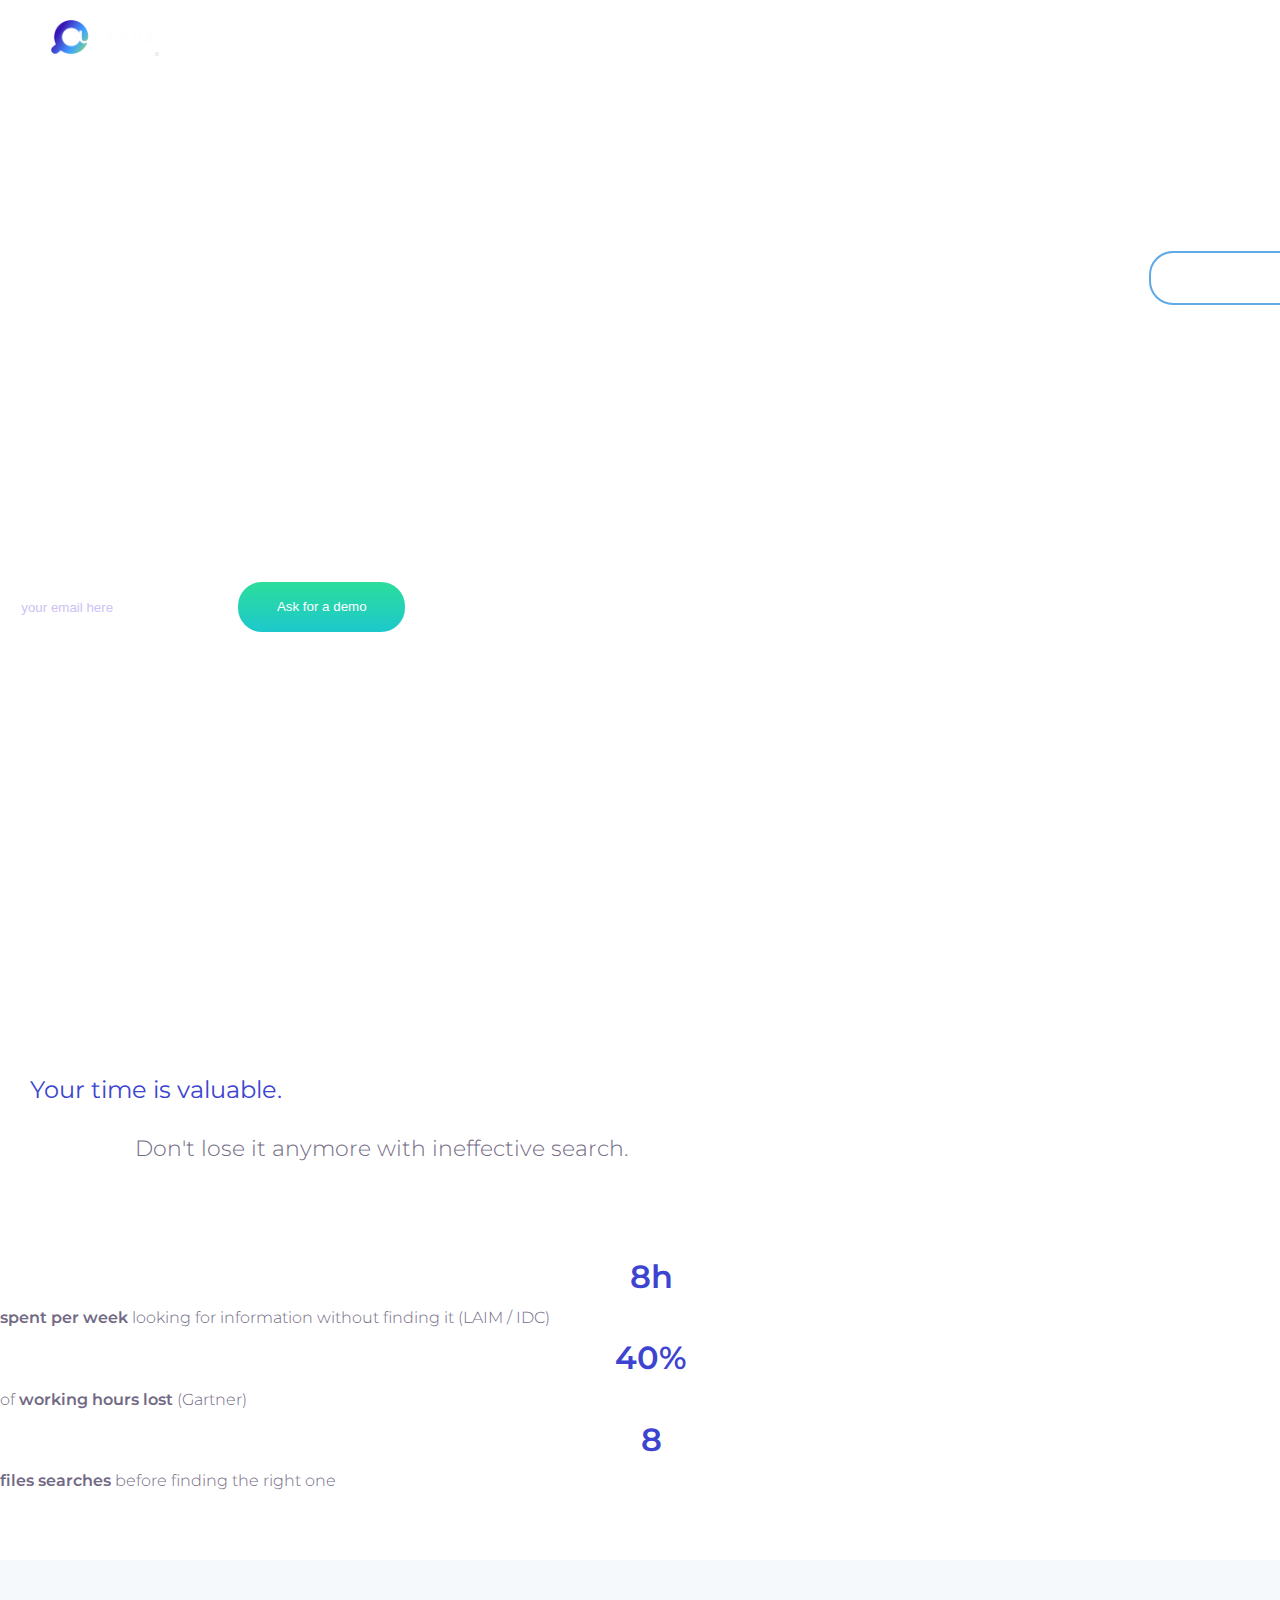
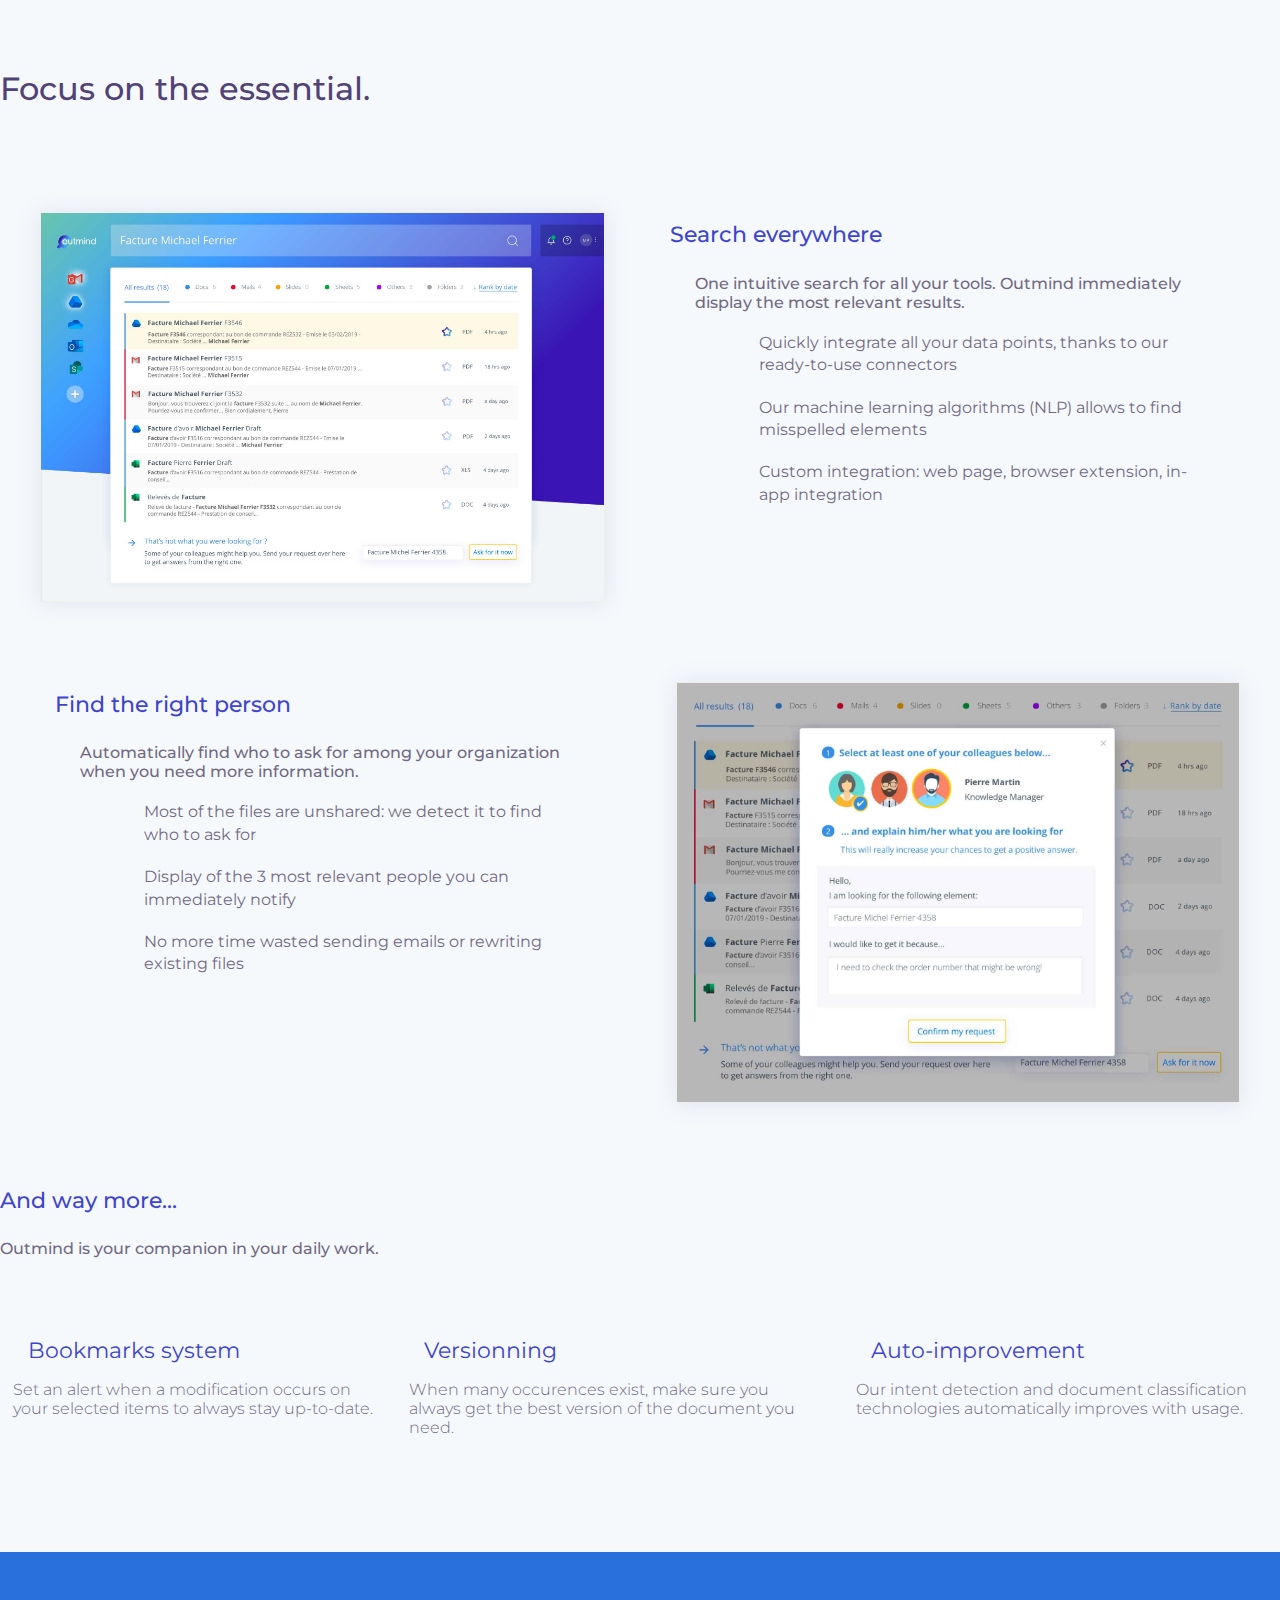
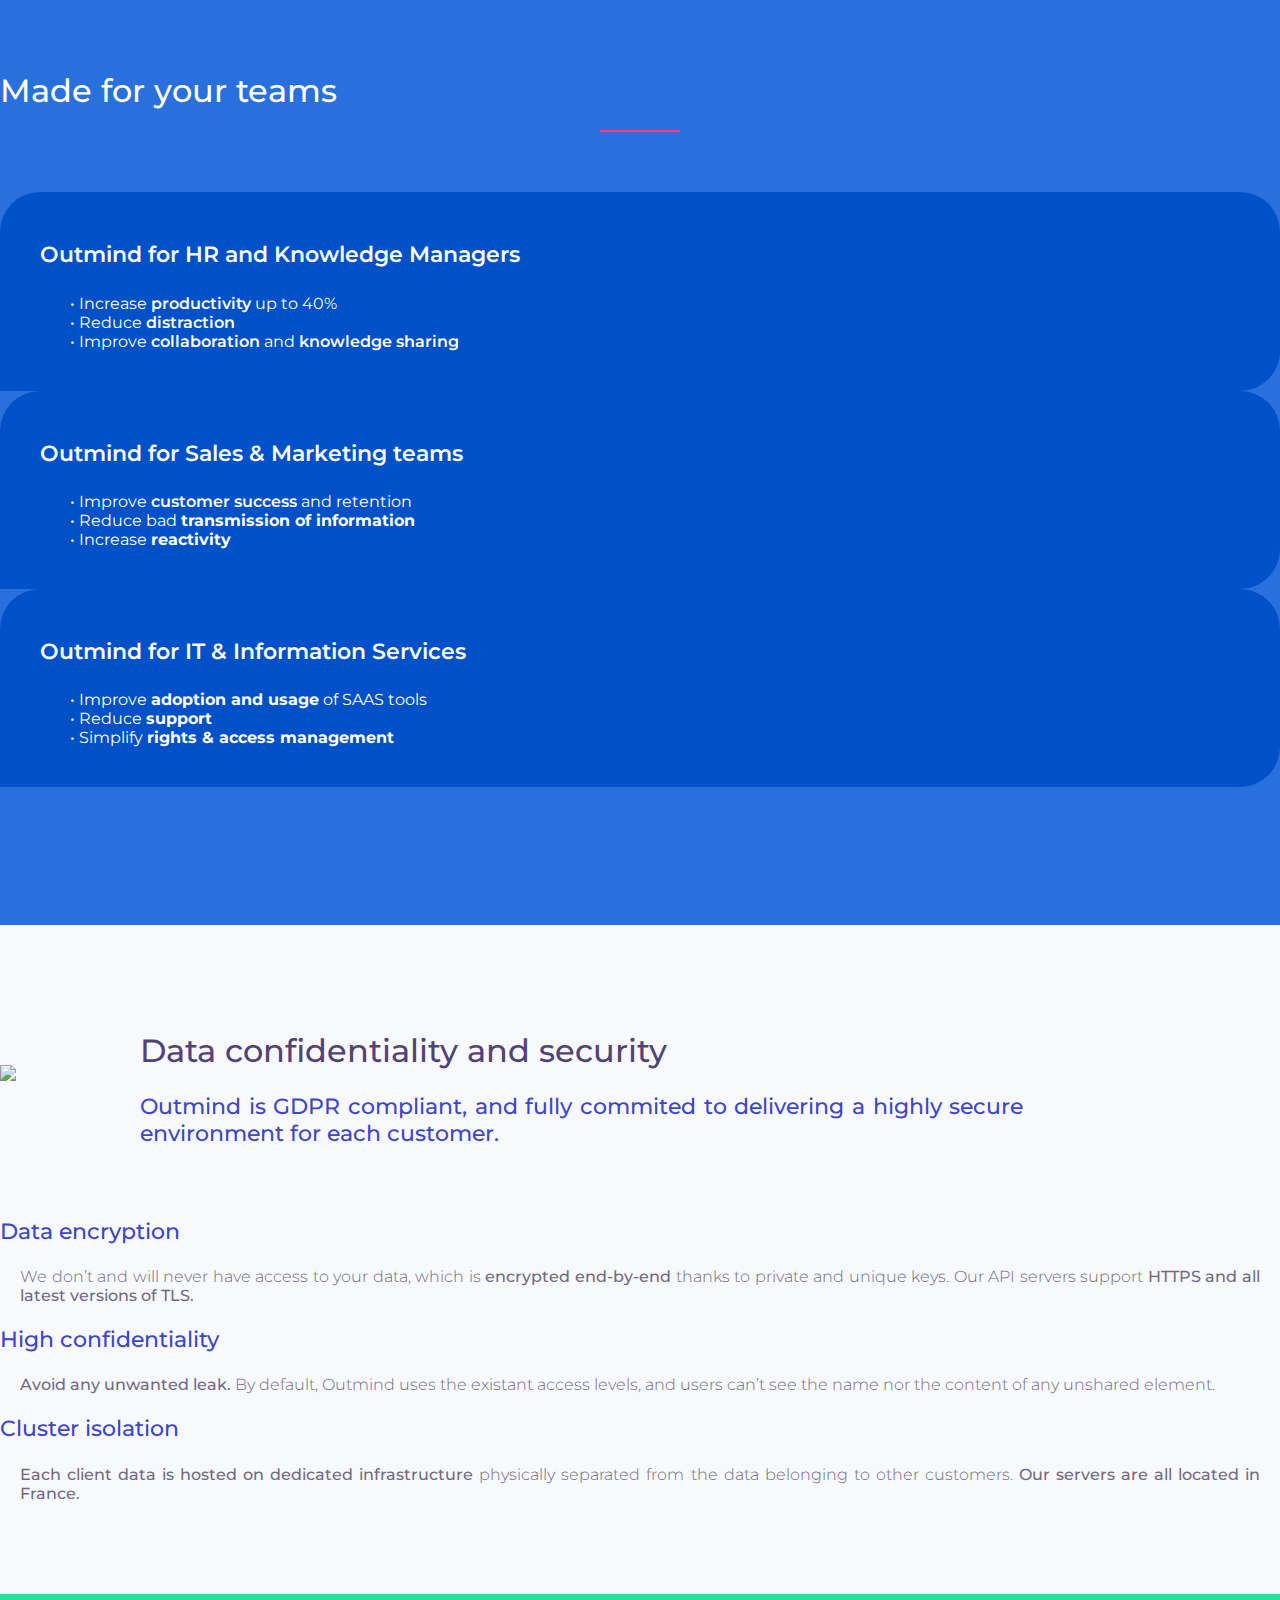
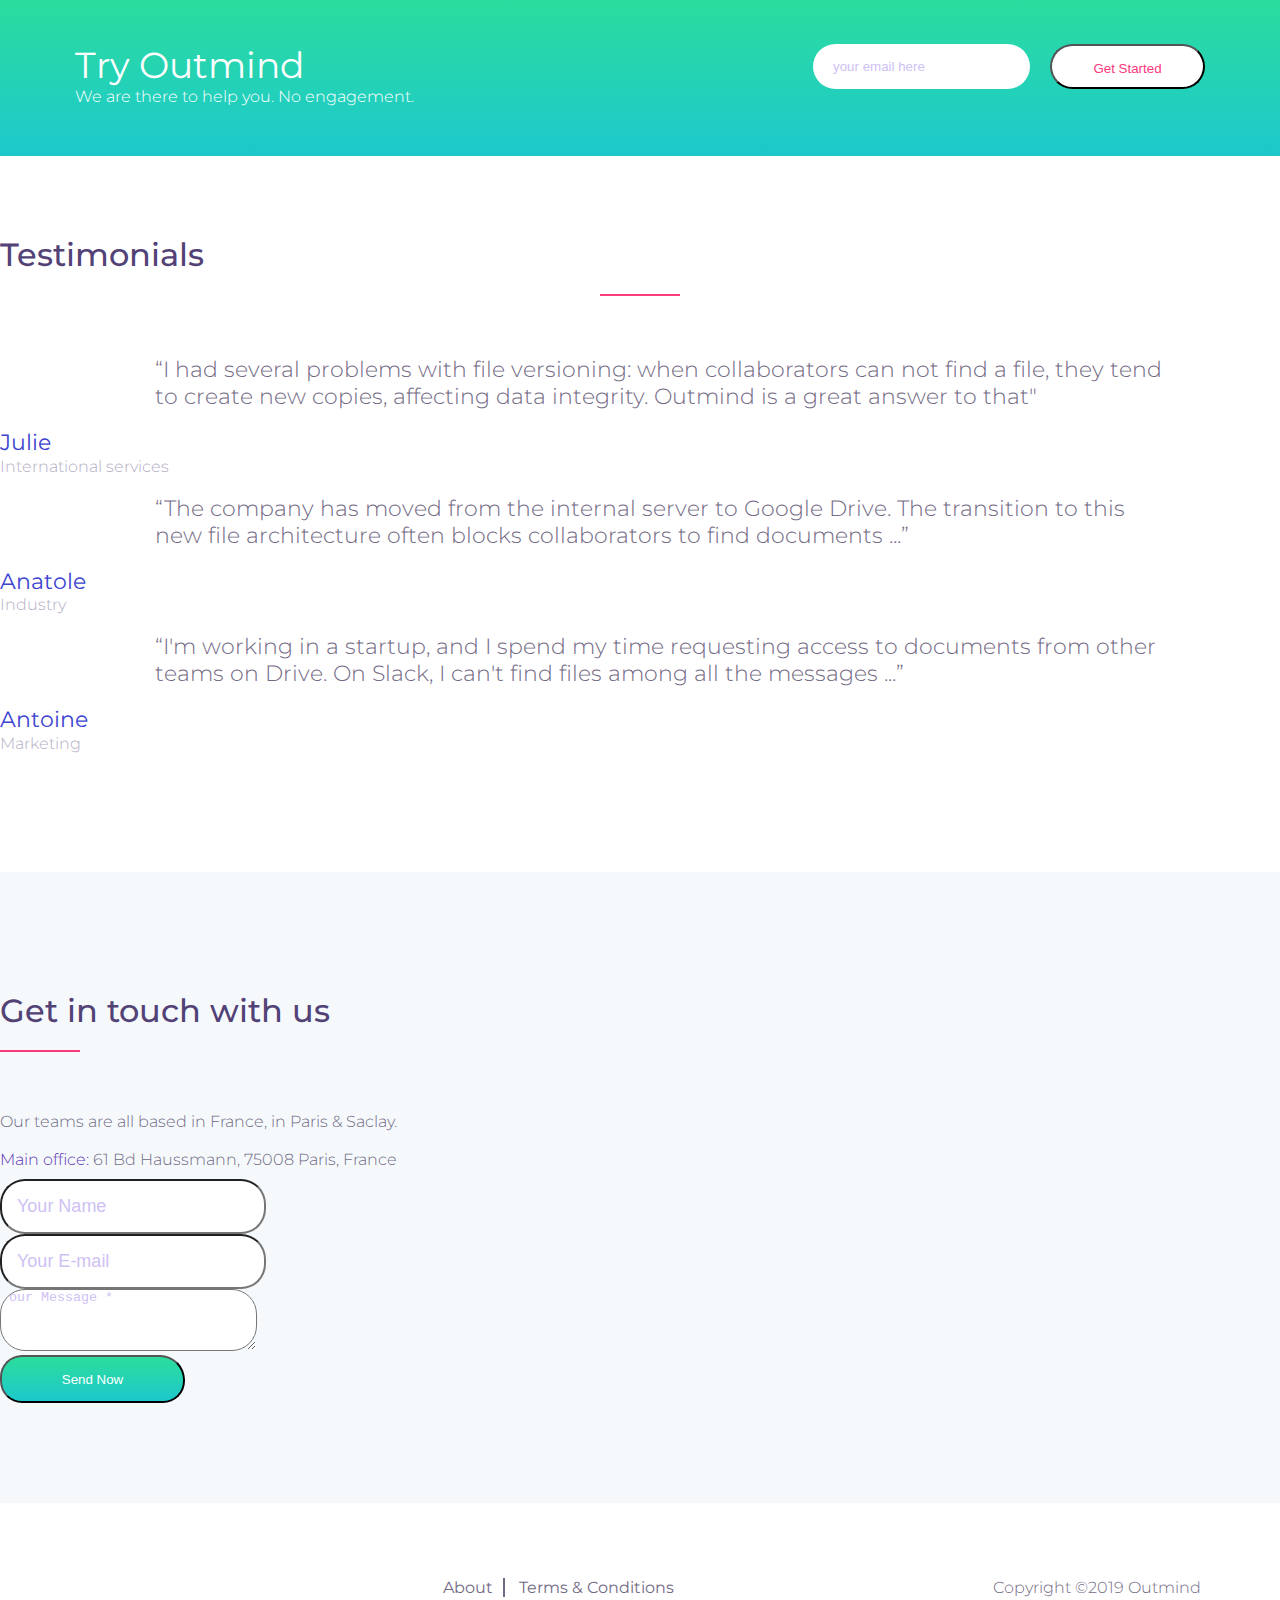
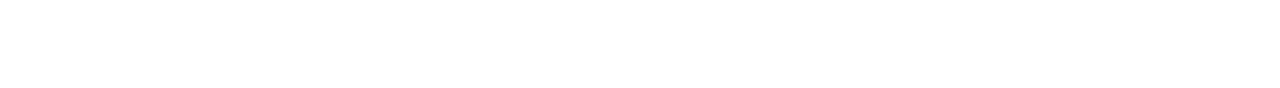
==== commit 7499c34d: "style.css => css/main.css" ====
--- a/index.html
+++ b/index.html
@@ -25,7 +25,7 @@
   <link rel="icon" href="img/core-img/favicon.ico">
 
   <!-- Core Stylesheet -->
-  <link href="style.css" rel="stylesheet">
+  <link href="css/main.css" rel="stylesheet">
 
   <!-- Responsive CSS -->
   <link href="css/responsive.css" rel="stylesheet">
--- a/css/main.css
+++ b/css/main.css
@@ -0,0 +1,1807 @@
+/* --- [Master Stylesheet] ----
+:: 1.0 Base CSS Start
+:: 2.0 Header Area CSS
+:: 3.0 Wellcome Area CSS
+:: 4.0 Special Area CSS
+:: 5.0 Features Area CSS
+:: 6.0 Video Area CSS
+:: 7.0 Cool Facts Area CSS
+:: 8.0 Screenshots Area CSS
+:: 9.0 Pricing Plan Area CSS
+:: 10.0 Testimonials Area CSS
+:: 11.0 CTA Area CSS Start
+:: 12.0 Team Area CSS Start
+:: 13.0 Contact Area CSS Start
+:: 14.0 Footer Area CSS Start
+-------------------------- */
+@import url('https://fonts.googleapis.com/css?family=Cabin:400,500,700|Montserrat:400,500,700');
+@import 'css/bootstrap.min.css';
+@import 'css/animate.css';
+@import 'css/magnific-popup.css';
+@import 'css/owl.carousel.min.css';
+@import 'css/slick.css';
+@import 'css/font-awesome.min.css';
+@import 'css/themify-icons.css';
+@import 'css/ionicons.min.css';
+
+/* --------------------------
+:: 1.0 Base CSS Start
+-------------------------- */
+* {
+  margin: 0;
+  padding: 0;
+}
+
+body {
+  font-family: 'Montserrat', sans-serif;
+  background-color: #fff;
+}
+
+b, strong {
+  font-weight: 600;
+}
+
+h1,
+h2,
+h3,
+h4,
+h5,
+h6 {
+  font-family: 'Montserrat', sans-serif;
+  font-weight: 400;
+  color: #000;
+  line-height: 1.2;
+}
+
+.section_padding_100 {
+  padding-top: 80px;
+}
+
+.section_padding_100_50 {
+  padding-top: 100px;
+  padding-bottom: 50px;
+}
+
+.section_padding_100_70 {
+  padding-top: 100px;
+  padding-bottom: 70px;
+}
+
+.section_padding_100_100 {
+  padding-top: 100px;
+  padding-bottom: 100px;
+}
+
+.section_padding_50 {
+  padding: 30px;
+  padding-top: 50px;
+  padding-bottom: 50px;
+}
+
+.section_padding_50_20 {
+  padding-top: 50px;
+  padding-bottom: 20px;
+}
+
+.section_padding_150 {
+  padding-top: 150px;
+  padding-bottom: 150px;
+}
+
+.section_padding_200 {
+  padding-top: 200px;
+  padding-bottom: 200px;
+}
+
+.section_padding_0_100 {
+  padding-top: 0;
+  padding-bottom: 100px;
+}
+
+.section_padding_70_70 {
+  padding-top: 70px;
+  padding-bottom: 70px;
+}
+
+.section_padding_70_0 {
+  padding-top: 70px;
+  padding-bottom: 0px;
+}
+
+.section_padding_0_50 {
+  padding-top: 0;
+  padding-bottom: 50px;
+}
+
+.section_padding_70_50 {
+  padding-top: 70px;
+  padding-bottom: 50px;
+}
+
+.section_padding_70_120 {
+  padding-top: 70px;
+  padding-bottom: 120px;
+}
+
+.section_padding_20_50 {
+  padding-top: 20px;
+  padding-bottom: 50px;
+}
+
+.section_padding_20_70 {
+  padding-top: 20px;
+  padding-bottom: 70px;
+}
+
+img {
+  max-width: 100%;
+  max-height: 100%;
+}
+
+.half-img {
+  width: 45%;
+  height: 45%;
+  border: 1px solid #EFEFEF;
+  box-shadow: 0 1px 21px 0 rgba(111, 116, 159, 0.15);
+  margin: 0 25px;
+}
+
+.mt-15 {
+  margin-top: 15px;
+}
+
+.mt-30 {
+  margin-top: 30px;
+}
+
+.mt-40 {
+  margin-top: 40px;
+}
+
+.mt-50 {
+  margin-top: 50px;
+}
+
+.mt-100 {
+  margin-top: 100px;
+}
+
+.mt-150 {
+  margin-top: 150px;
+}
+
+.mr-15 {
+  margin-right: 15px;
+}
+
+.mr-30 {
+  margin-right: 30px;
+}
+
+.mr-50 {
+  margin-right: 50px;
+}
+
+.mr-100 {
+  margin-right: 100px;
+}
+
+.mb-15 {
+  margin-bottom: 15px;
+}
+
+.mb-30 {
+  margin-bottom: 30px;
+}
+
+.mb-50 {
+  margin-bottom: 50px;
+}
+
+.mb-100 {
+  margin-bottom: 100px;
+}
+
+.ml-15 {
+  margin-left: 15px;
+}
+
+.ml-30 {
+  margin-left: 30px;
+}
+
+.ml-50 {
+  margin-left: 50px;
+}
+
+.ml-100 {
+  margin-left: 100px;
+}
+
+ul,
+ol {
+  margin: 0;
+  padding: 0;
+}
+
+.single-special ul {
+  list-style-type: none;
+  list-style-position: outside;
+  list-style-image: none;
+  padding: 0 0 0 30px;
+}
+
+/* #scrollUp {
+    bottom: 0;
+    font-size: 24px;
+    right: 30px;
+    width: 50px;
+    background-color: #fb397d;
+    color: #fff;
+    text-align: center;
+    height: 50px;
+    line-height: 50px;
+} */
+a,
+a:hover,
+a:focus,
+a:active {
+  text-decoration: none;
+  -webkit-transition-duration: 500ms;
+  -o-transition-duration: 500ms;
+  transition-duration: 500ms;
+}
+
+li {
+  list-style: none;
+}
+
+p {
+  color: #726a84;
+  font-size: 16px;
+  font-weight: 300;
+  margin-top: 0;
+}
+
+.flex {
+  display: flex;
+}
+
+.flex-b {
+  display: contents;
+  align-items: center;
+  justify-content: space-between;
+}
+
+.heading-text>p {
+  font-size: 16px;
+}
+
+.section-heading>h2 {
+  font-weight: 300;
+  color: #524276;
+  font-size: xx-large;
+  margin: 20px 0px;
+  font-weight: 500;
+}
+
+.section-heading {
+  margin-bottom: 60px;
+}
+
+.section-heading_50 {
+  margin-bottom: 50px;
+}
+
+.line-shape-white,
+.line-shape {
+  width: 80px;
+  height: 2px;
+  background-color: #fb397d;
+  margin-top: 15px;
+}
+
+.line-shape-white,
+.line-shape-b {
+  width: 80px;
+  height: 2px;
+  background-color: #fb397d;
+  margin-top: 15px;
+}
+
+.line-shape {
+  margin-left: calc(50% - 40px);
+}
+
+.line-shape-b {
+  margin-left: 0px;
+}
+
+.table {
+  display: table;
+  height: 100%;
+  left: 0;
+  position: relative;
+  top: 0;
+  width: 100%;
+  z-index: 2;
+}
+
+.table-cell {
+  display: table-cell;
+  vertical-align: middle;
+}
+
+@-webkit-keyframes colorlib-load {
+  0% {
+    -webkit-transform: rotate(0deg);
+    transform: rotate(0deg);
+  }
+
+  100% {
+    -webkit-transform: rotate(360deg);
+    transform: rotate(360deg);
+  }
+}
+
+@keyframes colorlib-load {
+  0% {
+    -webkit-transform: rotate(0deg);
+    transform: rotate(0deg);
+  }
+
+  100% {
+    -webkit-transform: rotate(360deg);
+    transform: rotate(360deg);
+  }
+}
+
+@media screen and (max-width: 640px) {
+  .mc-field-group {
+    display: block;
+  }
+
+  .well-padding {
+    padding: 25vh 1vw;
+  }
+}
+
+@media screen and (min-width: 640px) {
+  .mc-field-group {
+    display: flex;
+  }
+
+  .well-padding {
+    padding: 35vh 0.1vw;
+  }
+}
+
+@media (max-width: 767px) and (min-width: 320px) {
+  .well-padding {
+    padding: 25vh 1vw;
+  }
+}
+
+@media (max-width: 767px) and (min-width: 480px) {
+  .wellcome-heading>h2 {
+    font-size: xx-large;
+  }
+
+  .well-padding {
+    padding: 25vh 1vw;
+  }
+}
+
+/* --------------------------
+:: 2.0 Header Area CSS
+-------------------------- */
+.team {
+  justify-content: space-between;
+  padding: 25vh 0;
+}
+
+.team-jobs {
+  display: inline-flex;
+  align-items: center;
+  justify-content: space-between;
+}
+
+.team h1 {
+  color: white;
+  padding: 10px 10px;
+}
+
+.team h5 {
+  color: white;
+  padding: 20px 10px;
+  font-weight: 500;
+  font-size: x-large;
+  line-height: unset;
+}
+
+.team p {
+  color: white;
+  font-size: large;
+  padding: 0 10px;
+}
+
+.team-img {
+  width: 75%;
+  box-shadow: 0 7px 36px 0 #393943a3;
+  border-radius: 10px;
+  margin: 20px 50px;
+}
+
+.header_area {
+  left: 0;
+  position: absolute;
+  width: 100%;
+  z-index: 99;
+  top: 0;
+  padding: 0 4%;
+  padding-top: 20px;
+  padding-bottom: 20px;
+  margin-bottom: 30px;
+}
+
+.blue-header {
+  -webkit-box-shadow: 0 4px 20px rgba(0, 0, 0, 0.1);
+  box-shadow: 0 4px 20px rgba(0, 0, 0, 0.15);
+  height: 90px;
+  position: fixed;
+  top: 0;
+  z-index: 99;
+  background: linear-gradient(90deg, #007fff42 0%, rgb(91, 160, 255) 50%, rgb(59, 37, 160) 100%);
+  display: flex;
+  align-items: center;
+}
+
+.margin-bottom-40 {
+  margin-bottom: 40px;
+}
+
+.menu_area .navbar-brand {
+  font-size: 72px;
+  font-weight: 700;
+  color: #fff;
+  margin: 0;
+  line-height: 1;
+  padding: 0;
+}
+
+.menu_area .navbar-brand:hover,
+.menu_area .navbar-brand:focus {
+  color: #fff;
+}
+
+.menu_area {
+  position: relative;
+  z-index: 2;
+}
+
+.menu_area #nav .nav-link {
+  color: #fff;
+  display: block;
+  font-size: 16px;
+  font-weight: 500;
+  border-radius: 30px;
+  -webkit-transition-duration: 500ms;
+  -o-transition-duration: 500ms;
+  transition-duration: 500ms;
+  padding-bottom: 10px;
+  padding-top: 15px;
+  border-radius: 0px;
+  padding: 5px;
+  margin: 25px;
+}
+
+.menu_area nav ul li>a {
+  border-bottom: 2px solid transparent;
+}
+
+.menu_area nav ul li>a:hover {
+  color: #fb397d;
+  border-bottom: 2px solid white;
+  color: #f2f9ff;
+}
+
+.sing-up-button {
+  text-align: right;
+}
+
+.sing-up-button>a {
+  color: #fff;
+  font-weight: 500;
+  display: inline-block;
+  border: 2px solid #60AAE5;
+  height: 50px;
+  min-width: 178px;
+  line-height: 46px;
+  text-align: center;
+  border-radius: 24px 24px 24px 24px;
+}
+
+.sing-up-button>a:hover {
+  background: #fb397d;
+  color: #fff;
+  border-color: transparent;
+  -webkit-transition-duration: 500ms;
+  -o-transition-duration: 500ms;
+  transition-duration: 500ms;
+}
+
+/* stcicky css */
+.header_area.sticky {
+  -webkit-box-shadow: 0 4px 20px rgba(0, 0, 0, 0.1);
+  box-shadow: 0 4px 20px rgba(0, 0, 0, 0.15);
+  height: 70px;
+  position: fixed;
+  top: 0;
+  z-index: 99;
+  background: linear-gradient(90deg, #007fff42 0%, rgb(91, 160, 255) 50%, rgb(59, 37, 160) 100%);
+  display: flex;
+  align-items: center;
+}
+
+.header_area.sticky .menu_area .navbar-brand {
+  font-size: 50px;
+}
+
+.header_area.sticky .menu_area #nav .nav-link {
+  padding: 8px 10px;
+  margin: 15px;
+  border-bottom: 2px solid transparent;
+}
+
+.header_area.sticky .menu_area #nav .nav-link:hover {
+  padding: 8px 10px;
+  margin: 15px;
+  border-bottom: 2px solid white;
+}
+
+.header_area.sticky .sing-up-button a {
+  margin-top: 0px;
+}
+
+.header_area.sticky .navbar {
+  padding: 0;
+}
+
+/* --------------------------
+:: 3.0 Wellcome Area CSS
+-------------------------- */
+.wellcome_area {
+  background-image: url(img/bg-img/welcome-bg.jpg);
+  height: 114vh;
+  position: relative;
+  z-index: 1;
+  background-position: bottom center;
+  background-size: cover;
+}
+
+.wellcome_area:after {
+  position: absolute;
+  width: 100%;
+  left: 0;
+  background-color: #fff;
+  content: '';
+  bottom: 0;
+  z-index: 2;
+}
+
+/* .welcome-img {
+    background-image:url(img/core-img/outmindshape.png);
+    background-repeat:no-repeat;
+    background-size: contain;
+    height: 100%;
+    display: block;
+    justify-content: center;
+} */
+.welcome-thumb {
+  width: 60%;
+  /* position: absolute; */
+  bottom: -130px;
+  right: 85px;
+  z-index: 9;
+}
+
+.welcome-thumb img {
+  width: 99%;
+  position: relative;
+  bottom: 33px;
+  right: 163px;
+  z-index: 9;
+  opacity: 0.7;
+}
+
+.wellcome-heading>h2 {
+  font-size: 3rem;
+  color: #ffffff;
+  font-weight: 500;
+  position: relative;
+  z-index: 3;
+}
+
+.sent {
+  background: #3023ae5e;
+  border-radius: 10px;
+  padding: 25px;
+  border: #2add9c70 solid 1px;
+}
+
+.sent h2 {
+  font-family: 'Montserrat', sans-serif;
+  font-weight: 600;
+  color: #2cdd9c;
+  line-height: 1.2;
+  padding: 20px;
+  font-size: xx-large;
+}
+
+.sent p {
+  color: white;
+  line-height: 1.2;
+  padding: 0px 22px;
+}
+
+.get-start-area .email {
+  height: 50px;
+  max-width: 260px;
+  border: none;
+  border-radius: 24px;
+  padding: 0px 20px;
+  margin-right: 20px;
+}
+
+.get-started-button .email {
+  max-width: 260px;
+  height: 45px;
+  border: none;
+  border-radius: 24px;
+  padding: 0px 20px;
+  margin-right: 20px;
+  margin-bottom: 12px;
+}
+
+.form-control::-webkit-input-placeholder {
+  color: #cec1f4;
+  opacity: 1;
+}
+
+.form-control:-ms-input-placeholder {
+  color: #cec1f4;
+  opacity: 1;
+}
+
+.form-control::-ms-input-placeholder {
+  color: #cec1f4;
+  opacity: 1;
+}
+
+.form-control::placeholder {
+  color: #cec1f4;
+  opacity: 1;
+}
+
+.get-start-area .email:focus {
+  border: none;
+  outline-offset: transparent !important;
+  border-radius: 30px;
+}
+
+.get-start-area .submit {
+  background-image: linear-gradient(180deg, #2cdd9c, #1dc8cc);
+  color: #fff;
+  font-weight: 500;
+  display: inline-block;
+  border: none;
+  height: 50px;
+  min-width: 167px;
+  line-height: 46px;
+  text-align: center;
+  border-radius: 24px 24px 24px 24px;
+}
+
+.get-start-area .submit:hover {
+  background-image: linear-gradient(180deg, #3ef1b0, #2edfe2);
+  color: #fff;
+  -webkit-transition-duration: 500ms;
+  -o-transition-duration: 500ms;
+  transition-duration: 500ms;
+}
+
+.wellcome-heading>p {
+  color: #fff;
+  width: -webkit-fill-available;
+  font-size: x-large;
+  font-weight: 300;
+}
+
+.wellcome-heading>h3 {
+  font-size: 332px;
+  position: absolute;
+  top: -134px;
+  font-weight: 900;
+  left: -12px;
+  z-index: -1;
+  color: #fff;
+  opacity: .1;
+  -ms-filter: "progid:DXImageTransform.Microsoft.Alpha(Opacity=10)";
+}
+
+.wellcome-heading {
+  margin-bottom: 75px;
+}
+
+.ti-check:before {
+  content: "\e64c";
+  font-weight: bold;
+}
+
+/* --------------------------
+:: 4.0 Special Area CSS
+-------------------------- */
+.single-icon>i {
+  font-size: 36px;
+  color: #fb397d;
+}
+
+.single-icon>img {
+  width: 30%;
+}
+
+.single-special-up>h4 {
+  font-size: 22px;
+  color: #3d45d0;
+  margin-bottom: 15px;
+  font-weight: 500;
+  padding: 10px 0;
+}
+
+.single-special h4 {
+  font-size: 22px;
+  color: #3d45d0;
+  margin-bottom: 15px;
+  font-weight: 500;
+  padding: 10px 0;
+}
+
+.sing-special>h4 {
+  font-size: 22px;
+  color: #3d45d0;
+  margin-bottom: 15px;
+  font-weight: 500;
+  padding: 10px 0;
+}
+
+.single-special-news {
+  display: flex;
+  justify-content: center;
+  align-items: center;
+}
+
+.white {
+  color: white;
+}
+
+.focus-wrapper {
+  background: #f5f9fc;
+  padding: 100px 0px;
+}
+
+.focus-wrapper-features {
+  background: #f5f9fc;
+  padding: 20px 0px 25px 0px;
+}
+
+.focus-wrapper-white {
+  background: white;
+  padding: 70px 0px;
+}
+
+.blue h2 {
+  color: #3c44d0;
+  padding: 0px;
+}
+
+.blue-jobs h2 {
+  color: #3c44d0;
+  padding: 30px;
+}
+
+.dark-blue {
+  background-color: rgb(41, 112, 221);
+}
+
+.for-teams .darkblue-plus {
+  background: #0050c7;
+}
+
+.white h2, h4 {
+  color: white;
+}
+
+.figures>h4 {
+  font-family: 'Montserrat', sans-serif;
+  font-weight: 600;
+  color: #3c44d0;
+  line-height: 1.2;
+  font-size: 32px;
+  align-items: center;
+  display: flex;
+  padding: 12px 41px;
+  justify-content: center;
+  width: -webkit-fill-available;
+}
+
+.jobs h4 {
+  font-size: 20px;
+}
+
+.figures i {
+  padding: 16px 22px 20px 0px;
+  font-weight: 500;
+  font-size: xx-large;
+}
+
+.figures>p {
+  color: #726a84;
+  font-size: 16px;
+  font-weight: 300;
+  margin-top: 0;
+  max-width: -webkit-fill-available;
+  max-width: 59%;
+  display: inline-block;
+}
+
+.security-box {
+  display: inline-flex;
+  justify-content: space-around;
+  align-items: center;
+  padding-top: 50px;
+}
+
+.security-box .logo {
+  width: 120px;
+  max-width: 12vw;
+  padding: 25px 0px;
+  padding-top: 8px;
+}
+
+.security {
+  background: #f2f6faa1;
+}
+
+.security h4 {
+  font-family: 'Montserrat', sans-serif;
+  font-weight: 500;
+  color: #3c44d0;
+  line-height: 1.2;
+  font-size: 22px
+}
+
+.security b {
+  font-weight: 500;
+}
+
+.security-box h2 {
+  text-align: initial;
+  padding: 0 20px;
+  padding-top: 18px;
+  color: #524276;
+  font-size: xx-large;
+  font-weight: 500;
+  width: -webkit-fill-available;
+  max-width: 70vw;
+}
+
+.security-box .clients-feedback-area .client-description>p {
+  width: -webkit-fill-available;
+  max-width: 69vw;
+}
+
+.security-box .clients-feedback-area .client-description>p {
+  margin: 0px 0px;
+  font-size: 22px;
+  color: #3d45d0;
+  /* margin-bottom: 15px; */
+  font-weight: 500;
+  /* padding: 10px 0; */
+}
+
+.security p {
+  text-align: initial;
+  padding: 22px 20px;
+  max-width: 100%;
+  text-align: justify;
+}
+
+.single-special-up {
+  padding: 10px 0px;
+  border-radius: 40px 40px 40px 0px;
+  -webkit-transition-duration: 800ms;
+  -o-transition-duration: 800ms;
+  transition-duration: 800ms;
+}
+
+.single-special {
+  padding: 40px 40px;
+  border-radius: 40px 40px 40px 0px;
+  -webkit-transition-duration: 800ms;
+  -o-transition-duration: 800ms;
+  transition-duration: 800ms;
+}
+
+.sing-special {
+  padding: 0 40px;
+  border-radius: 40px 40px 40px 0px;
+  -webkit-transition-duration: 800ms;
+  -o-transition-duration: 800ms;
+  transition-duration: 800ms;
+  margin-bottom: 30px;
+}
+
+.sing-special p {
+  padding: 0px 25px;
+  font-weight: 500;
+}
+
+.single-special-up p {
+  font-weight: 500;
+}
+
+.special_description_content>h2 {
+  color: #5b32b4;
+  font-size: 48px;
+  margin-bottom: 30px;
+}
+
+/* .single-special:hover {
+    -webkit-box-shadow: 0 10px 90px rgba(0, 0, 0, 0.08);
+            box-shadow: 0 10px 90px rgba(0, 0, 0, 0.08);
+} */
+.single-special p {
+  margin-bottom: 0;
+}
+
+.app-download-area {
+  display: -moz-flex;
+  display: -ms-flex;
+  display: -o-flex;
+  display: -webkit-box;
+  display: -ms-flexbox;
+  display: flex;
+  -ms-flex-preferred-size: 1;
+  flex-basis: 1;
+  margin-top: 50px;
+}
+
+.app-download-btn a {
+  border: 1px solid #ddd;
+  display: -webkit-box;
+  display: -ms-flexbox;
+  display: flex;
+  -webkit-box-align: center;
+  -ms-flex-align: center;
+  align-items: center;
+  padding: 15px 30px;
+  border-radius: 30px 30px 30px 0;
+  -webkit-box-shadow: 0 10px 30px rgba(0, 0, 0, 0.1);
+  box-shadow: 0 10px 30px rgba(0, 0, 0, 0.1);
+  -webkit-box-pack: center;
+  -ms-flex-pack: center;
+  justify-content: center;
+}
+
+.app-download-btn.active a,
+.app-download-btn a:hover {
+  border-color: transparent;
+  background-color: #fb397d;
+}
+
+.app-download-btn a i {
+  color: #47425d;
+  font-size: 24px;
+  margin-right: 15px;
+  -webkit-transition-duration: 500ms;
+  -o-transition-duration: 500ms;
+  transition-duration: 500ms;
+}
+
+.app-download-btn a p {
+  font-size: 16px;
+  line-height: 1;
+  -webkit-transition-duration: 500ms;
+  -o-transition-duration: 500ms;
+  transition-duration: 500ms;
+}
+
+.app-download-btn a p span {
+  font-size: 12px;
+  display: block;
+}
+
+.app-download-btn:first-child {
+  margin-right: 20px;
+}
+
+.app-download-btn a:hover i,
+.app-download-btn.active a i,
+.app-download-btn.active a p,
+.app-download-btn a:hover p {
+  color: #fff;
+}
+
+/* --------------------------
+:: 5.0 Features Area CSS
+-------------------------- */
+.single-feature {
+  margin-bottom: 10px;
+}
+
+.big-feat {
+  margin: 10px 0px 50px 0px;
+  box-sizing: border-box;
+  padding: 15px;
+  flex: 2;
+  display: flex;
+}
+
+.big-feat:nth-child(1) {
+  flex: 1;
+}
+
+.big-feat:nth-child(2) {
+  flex: 0.5;
+}
+
+.additional-feat {
+  background: #f5f9fc;
+  display: inline-flex;
+}
+
+.additional-feat .single-feature, .single-feat>i {
+  color: #1ec9c9;
+  font-size: 38px;
+  float: left;
+  margin-right: 10px;
+  padding: 20px 13px;
+  padding-bottom: -5px;
+  padding-top: 0px;
+}
+
+.single-feat {
+  margin-top: 20px;
+  padding: 0px 25px;
+  display: inline-block;
+}
+
+.single-feature>p {
+  margin-bottom: 0;
+  font-weight: 300;
+}
+
+.single-feature, .single-feat>i {
+  color: #1ec9c9;
+  font-size: 28px;
+  float: left;
+  margin-right: 10px;
+  padding: 20px 13px;
+  padding-bottom: -5px;
+  padding-top: 0px;
+}
+
+.single-feature i {
+  margin-right: 0px;
+}
+
+.single-feature>h5 {
+  font-size: 22px;
+  color: #3d45d0;
+  padding: 15px;
+}
+
+.single-feat>h5 {
+  font-size: 16px;
+  color: #726a84;
+  text-align: -webkit-auto;
+  line-height: 1.4;
+  padding: 0px 5px 0px 64px;
+}
+
+.single-feature, .single-feat>p {
+  margin-top: 15px;
+}
+
+/* --------------------------
+:: 6.0 Video Area CSS
+-------------------------- */
+.video-area {
+  position: relative;
+  z-index: 1;
+  background-position: center center;
+  background-size: cover;
+  border: 20px solid #fff;
+  border-radius: 20px;
+  height: 650px;
+  -webkit-box-shadow: 0 10px 50px rgba(0, 0, 0, 0.08);
+  box-shadow: 0 10px 50px rgba(0, 0, 0, 0.08);
+}
+
+.video-area:after {
+  position: absolute;
+  content: "";
+  top: -20px;
+  left: -20px;
+  width: calc(100% + 40px);
+  height: calc(100% + 40px);
+  border: 1px solid #f1f4f8;
+  z-index: 2;
+  border-radius: 20px;
+}
+
+.video-area .video-play-btn a {
+  width: 80px;
+  height: 80px;
+  background-color: #fb397d;
+  color: #fff;
+  text-align: center;
+  display: block;
+  font-size: 36px;
+  line-height: 80px;
+  padding-left: 5px;
+  border-radius: 50%;
+  top: 50%;
+  position: absolute;
+  left: 50%;
+  -webkit-transform: translate(-50%, -50%);
+  -ms-transform: translate(-50%, -50%);
+  transform: translate(-50%, -50%);
+  z-index: 3;
+}
+
+.video-area .video-play-btn a:hover {
+  background-color: #a865e1;
+  color: #fff;
+}
+
+/* --------------------------
+:: 7.0 Cool Facts Area CSS
+-------------------------- */
+.cool_facts_area {
+  position: relative;
+  z-index: auto;
+  background: #a865e1;
+  background: -webkit-linear-gradient(to left, #7873ed, #a865e1);
+  background: -webkit-linear-gradient(right, #7873ed, #a865e1);
+  background: -webkit-gradient(linear, right top, left top, from(#7873ed), to(#a865e1));
+  background: -o-linear-gradient(right, #7873ed, #a865e1);
+  background: linear-gradient(to left, #7873ed, #a865e1);
+  padding: 180px 0 80px 0;
+  top: -100px;
+}
+
+.cool_facts_area:after {
+  position: absolute;
+  bottom: -100px;
+  left: 0;
+  right: 0;
+  width: 100%;
+  height: 100px;
+  background-color: #fff;
+  content: ''
+}
+
+.cool-facts-content>i {
+  color: #ffffff;
+  font-size: 36px;
+}
+
+.counter-area {
+  min-width: 100px;
+  -ms-flex-item-align: end;
+  align-self: flex-end;
+}
+
+.counter-area>h3 {
+  color: #ffffff;
+  font-size: 60px;
+  margin-bottom: 0;
+  line-height: 1;
+}
+
+.cool-facts-content>p {
+  font-size: 18px;
+  color: #ffffff;
+  margin-bottom: 0;
+}
+
+/* --------------------------
+:: 8.0 Screenshots Area CSS
+-------------------------- */
+.app_screenshots_slides {
+  padding: 0 6%;
+}
+
+.app_screenshots_slides .single-shot {
+  opacity: 0.7;
+  -ms-filter: "progid:DXImageTransform.Microsoft.Alpha(Opacity=70)";
+  -webkit-transform: scale(0.85);
+  -ms-transform: scale(0.85);
+  transform: scale(0.85)
+}
+
+.app_screenshots_slides .center .single-shot {
+  opacity: 1;
+  -ms-filter: "progid:DXImageTransform.Microsoft.Alpha(Opacity=100)";
+  -webkit-transform: scale(1);
+  -ms-transform: scale(1);
+  transform: scale(1)
+}
+
+.app-screenshots-area .owl-dot {
+  height: 11px;
+  width: 11px;
+  border: 2px solid #a49fba;
+  border-radius: 50%;
+  display: inline-block;
+  margin: 0 6px;
+  margin-top: 50px;
+}
+
+.app-screenshots-area .owl-dot.active {
+  background-color: #fb397d;
+  border: transparent;
+}
+
+.app-screenshots-area .owl-dots {
+  height: 100%;
+  width: 100%;
+  text-align: center;
+}
+
+/* --------------------------
+:: 9.0 Pricing Plan Area CSS
+-------------------------- */
+.pricing-plane-area {
+  background: #f5f9fc;
+}
+
+.single-price-plan {
+  background: #ffffff;
+  border: 1px solid #ebebeb;
+  border-radius: 30px 30px 30px 0;
+  margin-bottom: 30px;
+}
+
+.single-price-plan .package-plan {
+  padding: 40px 0;
+  border-radius: 30px 30px 0 0;
+}
+
+.single-price-plan .package-plan>h5 {
+  color: #5b32b4;
+  font-size: 18px;
+}
+
+.single-price-plan .package-plan .ca-price h4 {
+  color: #fb397d;
+  font-size: 48px;
+  position: relative;
+  z-index: 1;
+  margin-bottom: 0;
+  line-height: 1;
+}
+
+.single-price-plan .package-plan .ca-price span {
+  font-size: 18px;
+  color: #fb397d;
+}
+
+.single-price-plan .plan-button>a {
+  background: #726a84;
+  padding: 10px 0;
+  border-bottom-right-radius: 30px;
+  color: #ffffff;
+  font-size: 16px;
+  font-weight: 500;
+  display: block;
+  -webkit-transition-duration: 500ms;
+  -o-transition-duration: 500ms;
+  transition-duration: 500ms;
+}
+
+.single-price-plan .package-description>p {
+  margin-bottom: 0;
+  line-height: 1;
+  padding: 15px 0;
+  border-bottom: 1px solid #ebebeb;
+}
+
+.single-price-plan .package-description>p:first-child {
+  border-top: 1px solid #ebebeb;
+}
+
+.single-price-plan.active .package-plan,
+.single-price-plan.active .plan-button>a,
+.single-price-plan:hover .plan-button>a {
+  background-color: #a865e1;
+}
+
+.single-price-plan.active .package-plan .ca-price>h4,
+.single-price-plan.active .package-plan .ca-price>span,
+.single-price-plan.active .package-plan>h5,
+.single-price-plan.active .plan-button>a {
+  color: #fff;
+}
+
+/* --------------------------
+:: 10.0 Testimonials Area CSS
+-------------------------- */
+.clients-feedback-area .client-name>h5 {
+  color: #3d45d0;
+  ;
+  font-size: 22px;
+  margin-top: 5px;
+}
+
+.clients-feedback-area .star-icon>i {
+  font-size: 18px;
+  color: #f1b922;
+}
+
+.star-icon {
+  padding: 22px;
+}
+
+.clients-feedback-area .client-description>p {
+  max-width: 1010px;
+  margin: auto;
+  margin-bottom: 15px;
+  font-size: 22px;
+}
+
+.security-box .clients-feedback-area .client-description>p {
+  margin: 0px 0px;
+}
+
+.clients-feedback-area .client>i {
+  font-size: 48px;
+  color: #495affa6;
+  margin-bottom: 30px;
+}
+
+.client {
+  padding: 10px;
+  margin: 10px;
+}
+
+.clients-feedback-area .client-name>p {
+  color: #b5aec4;
+}
+
+.clients-feedback-area .slick-dots {
+  display: -moz-flex;
+  display: -ms-flex;
+  display: -o-flex;
+  display: -webkit-box;
+  display: -ms-flexbox;
+  display: flex;
+  -webkit-box-pack: center;
+  -ms-flex-pack: center;
+  justify-content: center;
+  height: 10px;
+}
+
+.clients-feedback-area .slick-dots li button {
+  width: 12px;
+  height: 12px;
+  text-indent: -999999999999999999999999px;
+  border: 3px solid #a49fba;
+  background-color: #fff;
+  border-radius: 50%;
+  margin: 5.5px;
+  outline: none;
+}
+
+.clients-feedback-area .slick-dots li.slick-active button {
+  background-color: #fb397d;
+  border-color: #fb397d;
+}
+
+.clients-feedback-area .slick-slide.client-thumbnail {
+  display: -moz-flex;
+  display: -ms-flex;
+  display: -o-flex;
+  display: -webkit-box;
+  display: -ms-flexbox;
+  display: flex;
+  -webkit-box-pack: center;
+  -ms-flex-pack: center;
+  justify-content: center;
+  -webkit-box-align: center;
+  -ms-flex-align: center;
+  align-items: center;
+  height: 6px;
+}
+
+.logo {
+  width: 100px;
+}
+
+.clients-feedback-area .slick-slide img {
+  display: block;
+  width: 80px !important;
+  height: 80px !important;
+  border-radius: 50%;
+  border: 5px solid #fff;
+  -webkit-box-shadow: 0px 4px 20px rgba(0, 0, 0, 0.1);
+  box-shadow: 0px 4px 20px rgba(0, 0, 0, 0.1);
+}
+
+.clients-feedback-area .slick-slide.slick-current img {
+  width: 100px !important;
+  height: 100px !important;
+}
+
+.clients-feedback-area .slick-arrow {
+  position: absolute;
+  width: 30px;
+  background-color: #fff;
+  height: 100%;
+  text-align: center;
+  font-size: 24px;
+  color: #b5aec4;
+  display: block;
+  line-height: 1%;
+  left: 0;
+  z-index: 90;
+  cursor: pointer;
+  box-shadow: 0 2px 10px rgba(0, 0, 0, 0.10);
+  border-radius: 30px;
+  padding: 20px 25px 20px 16px;
+  align-items: center;
+}
+
+.clients-feedback-area .slick-arrow:hover {
+  box-shadow: 0 2px 10px rgba(0, 0, 0, 0.15);
+}
+
+.clients-feedback-area .slick-arrow.fa-angle-right {
+  left: auto;
+  right: 0;
+  top: 0;
+}
+
+/* --------------------------
+:: 11.0 CTA Area CSS Start
+-------------------------- */
+.our-monthly-membership {
+  background: #a865e1;
+  background: -webkit-linear-gradient(to left, #7873ed, #a865e1);
+  background: -webkit-linear-gradient(right, #7873ed, #a865e1);
+  background: -webkit-gradient(linear, right top, left top, from(#7873ed), to(#a865e1));
+  background: -o-linear-gradient(right, #7873ed, #a865e1);
+  background-image: linear-gradient(180deg, #2cdd9c, #1dc8cc);
+  padding: 50px 75px;
+}
+
+.membership-description>h2 {
+  color: #ffffff;
+  font-size: 36px;
+}
+
+.membership-description>p {
+  color: #ffffff;
+  margin-bottom: 0;
+}
+
+.get-started-button .submit {
+  background: #ffffff;
+  height: 45px;
+  min-width: 155px;
+  display: inline-block;
+  text-align: center;
+  line-height: 45px;
+  color: #fb397d;
+  font-weight: 500;
+  border-radius: 23px 23px 23px 23px;
+  -webkit-transition-duration: 500ms;
+  -o-transition-duration: 500ms;
+  transition-duration: 500ms;
+}
+
+.get-started-button .submit:hover {
+  background: #fb397d;
+  color: #fff;
+  -webkit-transition-duration: 500ms;
+  -o-transition-duration: 500ms;
+  transition-duration: 500ms;
+}
+
+.get-started-button {
+  text-align: right;
+}
+
+.beta {
+  display: flex;
+  justify-content: space-between;
+}
+
+/* --------------------------
+:: 12.0 Team Area CSS Start
+-------------------------- */
+.teampic {
+  justify-content: flex-end;
+  align-items: center;
+  display: flex;
+}
+
+.member-image {
+  margin-bottom: 30px;
+  border-radius: 50%;
+  position: relative;
+  z-index: 1;
+  width: 200px;
+}
+
+.member-image img {
+  border-radius: 50%;
+}
+
+.member-text {
+  padding: 40px;
+}
+
+.member-text>h4 {
+  font-size: 22px;
+  color: #5b32b4;
+}
+
+.member-text>p {
+  color: #b5aec4;
+  margin-bottom: 0;
+}
+
+.team-hover-effects {
+  position: absolute;
+  top: 0;
+  left: 0;
+  width: 100%;
+  height: 100%;
+  background-color: rgba(105, 75, 228, 0.8);
+  border-radius: 50%;
+  opacity: 0;
+  -ms-filter: "progid:DXImageTransform.Microsoft.Alpha(Opacity=0)";
+  -webkit-transition: all 500ms;
+  -o-transition: all 500ms;
+  transition: all 500ms;
+}
+
+.single-team-member:hover .team-hover-effects {
+  opacity: 1;
+  -ms-filter: "progid:DXImageTransform.Microsoft.Alpha(Opacity=100)";
+}
+
+.team-social-icon {
+  position: absolute;
+  z-index: 5;
+  top: 0;
+  left: 0;
+  height: 100%;
+  width: 100%;
+  display: -webkit-box;
+  display: -ms-flexbox;
+  display: flex;
+  -webkit-box-align: center;
+  -ms-flex-align: center;
+  align-items: center;
+  -webkit-box-pack: center;
+  -ms-flex-pack: center;
+  justify-content: center;
+}
+
+.team-social-icon>a {
+  font-size: 14px;
+  color: #fff;
+  background: #9a81d7;
+  height: 40px;
+  width: 40px;
+  line-height: 40px;
+  text-align: center;
+  border-radius: 50%;
+  display: block;
+  margin: 2.5px;
+}
+
+.team-social-icon>a:hover {
+  opacity: 0.7;
+}
+
+.single-team-member {
+  justify-content: center;
+  align-items: center;
+  display: flex;
+}
+
+/* --------------------------
+:: 13.0 Contact Area CSS Start
+-------------------------- */
+.address-text>p,
+.phone-text>p,
+.email-text>p {
+  font-size: 16px;
+  margin-bottom: 10px;
+}
+
+.address-text>p>span,
+.phone-text>p>span,
+.email-text>p>span {
+  color: #5b32b4;
+}
+
+.footer-contact-area .line-shape {
+  margin-left: 0;
+}
+
+.wrapper-footer {
+  margin-bottom: 185px;
+}
+
+.footer-contact-area .heading-text>p {
+  margin-top: 50px;
+}
+
+.footer-contact-area .heading-text {
+  margin-bottom: 50px;
+}
+
+#name {
+  font-size: 18px;
+  padding: 15px 15px;
+  border-radius: 25px 25px 25px 25px;
+}
+
+#email {
+  font-size: 18px;
+  padding: 15px 15px;
+  border-radius: 25px 25px 25px 25px;
+}
+
+#message {
+  border-radius: 25px 25px 25px 25px;
+}
+
+.btn.submit-btn {
+  background-image: linear-gradient(180deg, #2cdd9c, #1dc8cc);
+  height: 48px;
+  min-width: 185px;
+  color: #ffffff;
+  font-weight: 500;
+  border-radius: 22px 25px 22px 22px;
+}
+
+.btn.submit-btn:hover {
+  background-image: linear-gradient(180deg, #3ef1b0, #2edfe2);
+  color: #fff;
+  -webkit-transition-duration: 500ms;
+  -o-transition-duration: 500ms;
+  transition-duration: 500ms;
+}
+
+.footer-contact-area {
+  background: #f5f9fc;
+}
+
+.footer-text>p {
+  margin-bottom: 50px;
+}
+
+/* --------------------------
+:: 14.0 Footer Area CSS Start
+-------------------------- */
+.footer-text>h2 {
+  color: #5b32b4;
+  font-size: 72px;
+  font-weight: 700;
+}
+
+.footer-text h3 {
+  padding: 30px 0px 20px 0px;
+}
+
+.footer-social-icon>a>i {
+  background: #3d4ac8;
+  font-size: 14px;
+  color: #ffffff;
+  height: 30px;
+  width: 30px;
+  line-height: 30px;
+  font-weight: 500;
+  border-radius: 50%;
+  margin-right: 5px;
+}
+
+.footer-social-icon {
+  display: flex;
+  align-items: baseline;
+  justify-content: space-between;
+  margin-right: 15px;
+  margin-left: 15px;
+}
+
+.footer-social-icon>a>i:hover {
+  background: #fb397d;
+  color: #fff;
+  -webkit-transition-duration: 500ms;
+  -o-transition-duration: 500ms;
+  transition-duration: 500ms;
+}
+
+.social-icon {
+  margin-bottom: 30px;
+}
+
+.footer-text {
+  margin-bottom: 15px;
+}
+
+.footer-textt {
+  margin-bottom: 15px;
+  margin-inline-start: 4pc;
+}
+
+.footer-menu ul li {
+  display: inline-block;
+}
+
+.footer-menu ul li a {
+  border-right: 2px solid #726a84;
+  display: block;
+  padding: 0 10px;
+  color: #726a84;
+}
+
+.footer-menu ul li a:hover {
+  color: #3c49c5;
+}
+
+.footer-social-icon>a .active {
+  background: #fb397d;
+}
+
+.footer-menu ul li:last-child a {
+  border-right: 0 solid #ddd;
+}
+
+.footer-social-icon {
+  margin-bottom: 10px;
+}
+
+.footer-menu {
+  margin-bottom: 15px;
+}
+
+.copyright-text>p {
+  margin-bottom: 0;
+  color: #726a84;
+}
+
+.copyright-text>a {
+  margin-bottom: 0;
+  color: #726a84;
+}
+
+.copyright-text {
+  margin-inline-end: 4pc;
+}
+
+.margin-b-100 {
+  margin-bottom: 100px;
+}
+
+@media (max-width: 767px) and (min-width: 320px) {
+  .wellcome-heading>h2 {
+    font-size: 40px;
+  }
+}
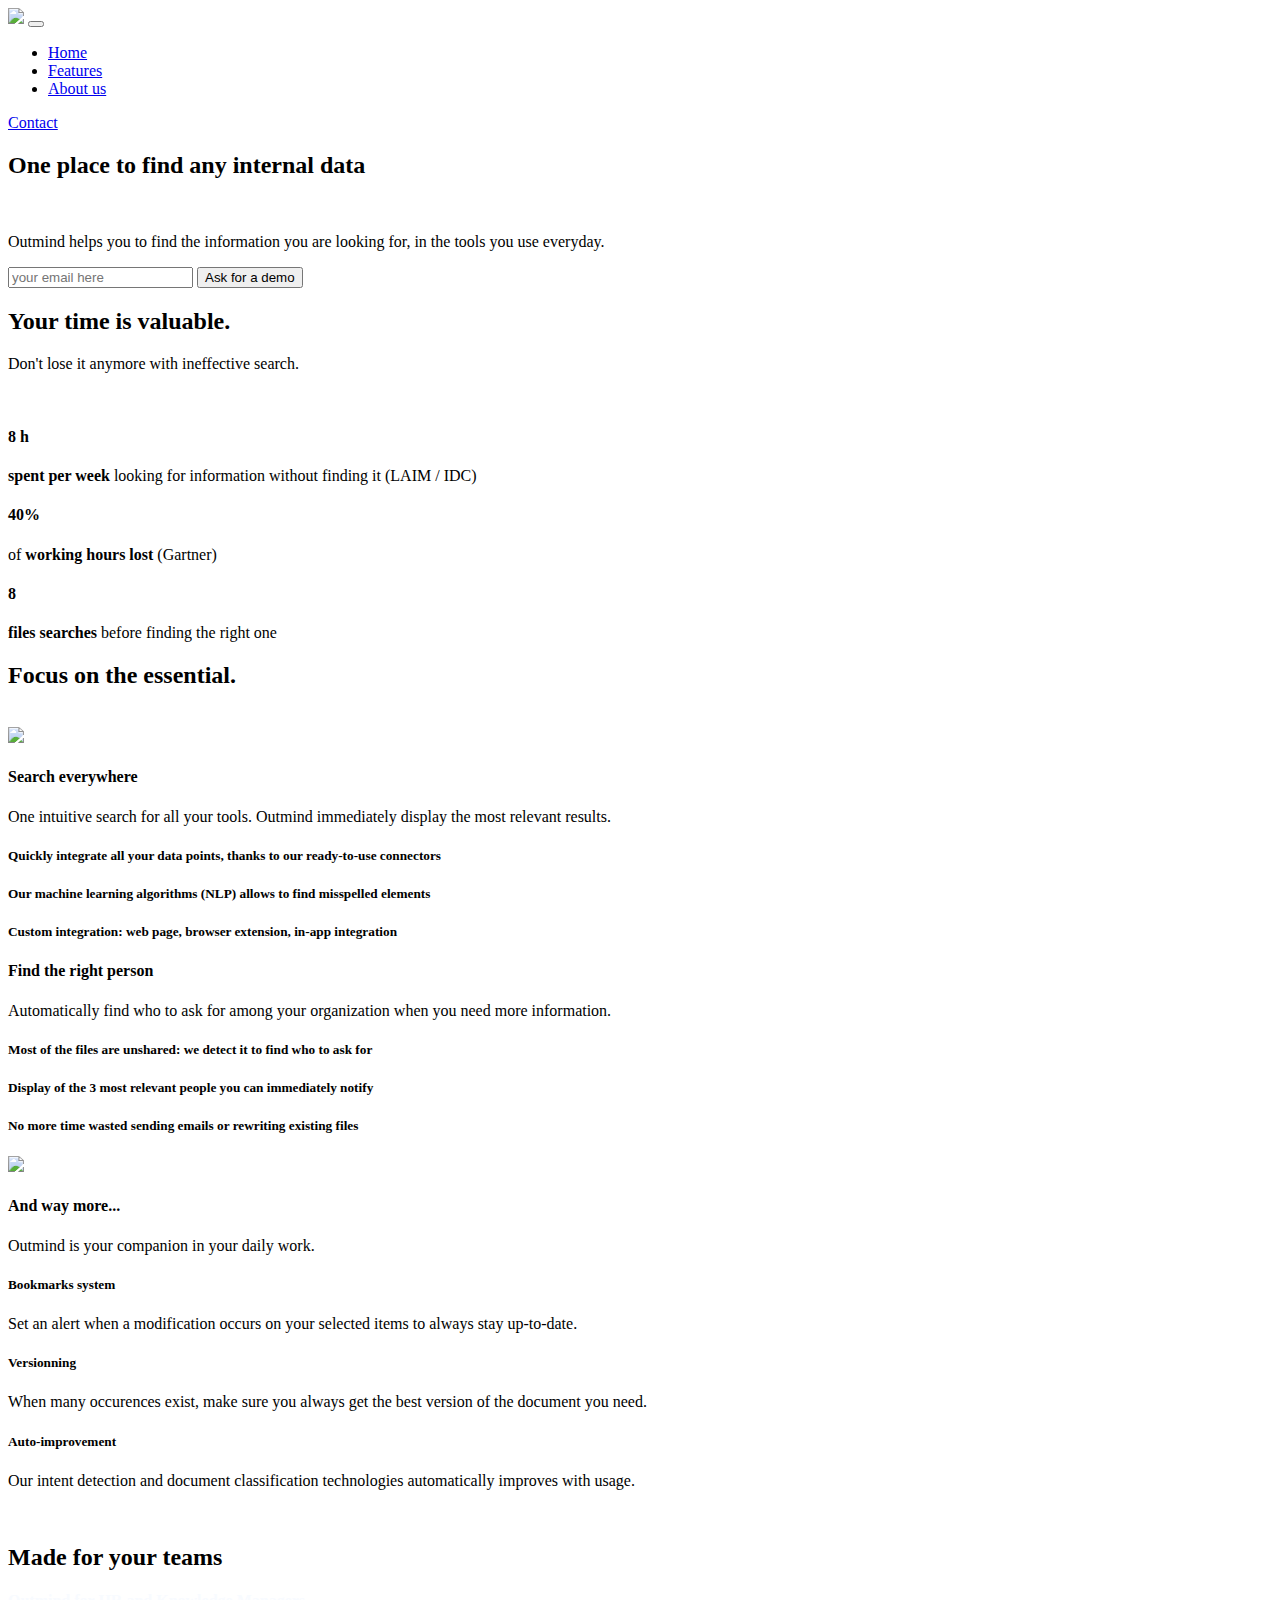
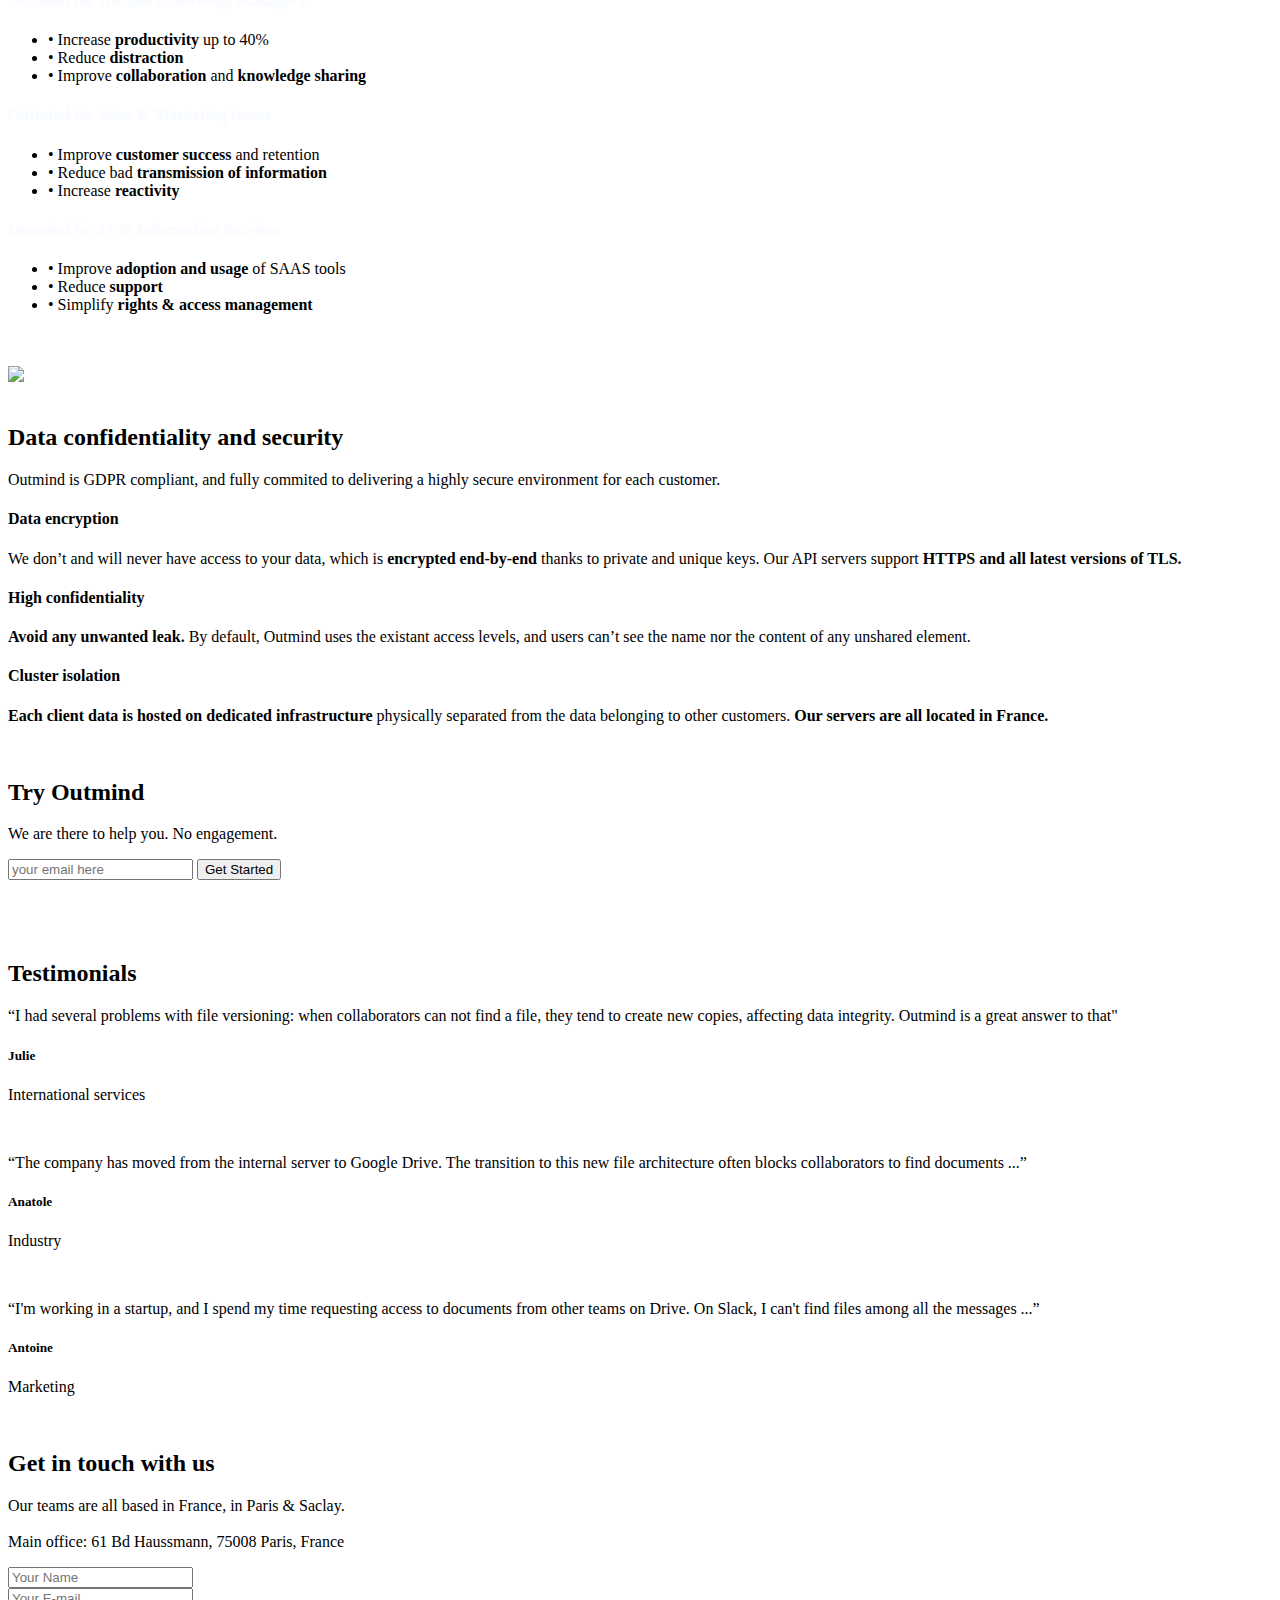
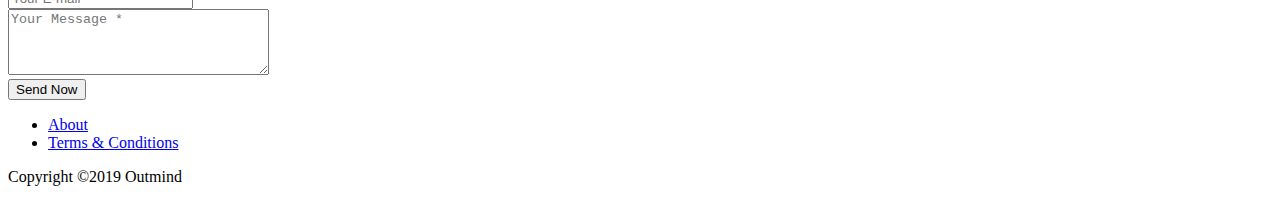
==== commit 6b13616a: "Index.html is used to redirect to dedicated language" ====
--- a/index.html
+++ b/index.html
@@ -1,830 +1,19 @@
-<!DOCTYPE html>
-<html lang="en">
-
-<head>
-
-  <!-- Global site tag (gtag.js) - Google Analytics -->
-  <script async src="https://www.googletagmanager.com/gtag/js?id=UA-136417250-1"></script>
-  <script>
-    window.dataLayer = window.dataLayer || [];
-      function gtag(){dataLayer.push(arguments);}
-      gtag('js', new Date());
-      gtag('config', 'UA-136417250-1');
-    </script>
-
-  <meta charset="UTF-8">
-  <meta name="keywords" content="search,data sharing,internal search, search engine,SaaS,Google,Microsoft, Outmind">
-  <meta name="description" content="One search for all your SAAS tools. Thanks to Outmind, you don't waste time with inefficient search anymore. Based in Paris (France), Outmind is fully secured and RGPD compliant.">
-  <meta http-equiv="X-UA-Compatible" content="IE=edge">
-  <meta name="viewport" content="width=device-width, initial-scale=1, shrink-to-fit=no">
-
-  <!-- Title -->
-  <title>Outmind - your smart internal search engine</title>
-
-  <!-- Favicon -->
-  <link rel="icon" href="img/core-img/favicon.ico">
-
-  <!-- Core Stylesheet -->
-  <link href="css/main.css" rel="stylesheet">
-
-  <!-- Responsive CSS -->
-  <link href="css/responsive.css" rel="stylesheet">
-</head>
-
-<body>
-  <!-- Preloader Start -->
-  <!-- ***** Header Area Start ***** -->
-  <header class="header_area animated">
-    <div class="container-fluid">
-      <div class="row align-items-center">
-        <!-- Menu Area Start -->
-        <div class="col-lg-10">
-          <div class="menu_area">
-            <nav class="navbar navbar-expand-lg navbar-light">
-              <!-- Logo -->
-              <a href="https://outmind.fr"><img class="logo" src="img/core-img/logo.png"></a>
-              <button class="navbar-toggler" type="button" data-toggle="collapse" data-target="#ca-navbar" aria-controls="ca-navbar" aria-expanded="false" aria-label="Toggle navigation"><span class="navbar-toggler-icon"></span></button>
-              <!-- Menu Area -->
-              <div class="collapse navbar-collapse" id="ca-navbar">
-                <ul class="navbar-nav ml-auto" id="nav">
-                  <li class="nav-item active"><a class="nav-link" href="#home">Home</a></li>
-                  <li class="nav-item"><a class="nav-link" href="#features">Features</a></li>
-                  <li class="nav-item"><a class="nav-link" href="https://outmind.fr/team">About us</a></li>
-                </ul>
-                <!-- <div class="sing-up-button d-lg-none">
-                                    <a href="#">Get notified for beta access</a>
-                                </div> -->
-              </div>
-            </nav>
-          </div>
-        </div>
-        <!-- Signup btn -->
-        <div class="col-12 col-lg-2">
-          <div class="sing-up-button d-none d-lg-block">
-            <a href="mailto:hello@outmind.fr">Contact</a>
-          </div>
-        </div>
-      </div>
-    </div>
-  </header>
-  <!-- ***** Header Area End ***** -->
-
-  <!-- ***** Wellcome Area Start ***** -->
-  <section class="wellcome_area clearfix row" id="home">
-    <div class="container h-100 well-padding">
-      <div class="h-100 align-items-center">
-        <div class="col-12 col-md">
-          <div class="welcome-thumb wow" data-wow-delay="0.5s">
-            <div class="container">
-              <div class="wellcome-heading">
-                <h2 class="wow fadeInUp" data-wow-delay="0.2s">One place to find any internal data</h2>
-                <br>
-                <p class="wow fadeInUp" data-wow-delay="0.2s">Outmind helps you to find the information you are looking for, in the tools you use everyday.</p>
-              </div>
-              <div class="get-start-area">
-
-                <!-- Form Start -->
-                <div id="mc_embed_signup">
-                  <form action="https://outmind.us20.list-manage.com/subscribe/post?u=0a3a527932252891e99543d0e&amp;id=fb8c67e6a3" method="post" id="mc-embedded-subscribe-form" name="mc-embedded-subscribe-form" class="validate" target="_blank"
-                    novalidate>
-                    <div id="mc_embed_signup_scroll">
-                      <div class="mc-field-group flex">
-                        <input type="email" value="" name="EMAIL" class="form-control email" placeholder="your email here" id="mce-EMAIL">
-                        <input type="submit" class="submit" value="Ask for a demo">
-                      </div>
-                      <div id="mce-responses" class="clear">
-                        <div class="response" id="mce-error-response" style="display:none"></div>
-                        <div class="response" id="mce-success-response" style="display:none"></div>
-                      </div>
-                  </form>
-                </div>
-                <!-- Form End -->
-              </div>
-            </div>
-            <!-- Welcome thumb -->
-  </section>
-  <!-- ***** Wellcome Area End ***** -->
-
-  <!-- ***** Special Area Start ***** -->
-  <section class="special-area bg-white" id="about">
-    <div class="container section_padding_20_70">
-
-      <div class="row">
-        <div class="col-12">
-          <!-- Section Heading Area -->
-          <div class="section-heading_50 blue-jobs text-center wow fadeInUp" data-wow-delay="0.2s"">
-                                <h2>Your time is valuable.</h2>
-                                <div class=" clients-feedback-area">
-            <div class="client-description">
-              <p>Don't lose it anymore with ineffective search.</p>
-              <br>
-            </div>
-          </div>
-        </div>
-      </div>
-    </div>
-
-    <div class="row">
-      <!-- Single Special Area -->
-      <div class="col-12 col-md-4">
-        <div class="text-center wow fadeInUp figures single-cool-fact" data-wow-delay="0.4s">
-          <h4><i class="ti-time" aria-hidden="true"></i><span class="counter">8 </span>h</h4>
-          <p><b> spent per week</b> looking for information without finding it (LAIM / IDC)</p>
-        </div>
-      </div>
-      <!-- Single Special Area -->
-      <div class="col-12 col-md-4">
-        <div class="text-center wow fadeInUp figures single-cool-fact" data-wow-delay="0.4s">
-          <h4><i class="ti-stats-down" aria-hidden="true"></i><span class="counter">40</span>%</h4>
-          <p>of <strong>working hours lost</strong> (Gartner)</p>
-        </div>
-      </div>
-      <!-- Single Special Area -->
-      <div class="col-12 col-md-4">
-        <div class="text-center wow fadeInUp figures single-cool-fact" data-wow-delay="0.6s">
-          <h4><i class="ti-files" aria-hidden="true"></i><span class="counter">8</span></h4>
-          <p><strong>files searches</strong> before finding the right one</p>
-        </div>
-      </div>
-    </div>
-    </div>
-
-    <div class="focus-wrapper-features" id="features">
-      <div class="container">
-        <div class="row">
-          <div class="col-12">
-            <!-- Section Heading Area -->
-            <div class="section-heading text-center section_padding_70_0">
-              <h2>Focus on the essential.</h2>
-            </div>
-          </div>
-        </div>
-        <br>
-        <!-- Single Special Area -->
-        <div class="big-feat">
-          <img class="half-img wow fadeInUp" data-wow-delay="0.2s"" src=" img/core-img/app-main.jpg"> <div class="sing-special text-center wow fadeInUp" data-wow-delay="0.1s">
-          <!-- <div class="single-feature">
-                            <img src="https://images.assets-landingi.com/9d6caQWd/2.png" alt="search outmind"/>
-                        </div> -->
-          <h4>Search everywhere</h4>
-          <p>One intuitive search for all your tools. Outmind immediately display the most relevant results.</p>
-          <div class="single-feat">
-            <i class="ti-wand" aria-hidden="true"></i>
-            <h5>Quickly integrate all your data points, thanks to our ready-to-use connectors</h5>
-          </div>
-          <div class="single-feat">
-            <i class="ti-files" aria-hidden="true"></i>
-            <h5>Our machine learning algorithms (NLP) allows to find misspelled elements</h5>
-          </div>
-          <div class="single-feat">
-            <i class="ti-palette" aria-hidden="true"></i>
-            <h5>Custom integration: web page, browser extension, in-app integration</h5>
-          </div>
-        </div>
-      </div>
-
-      <div class="big-feat">
-        <div class="sing-special text-center wow fadeInUp" data-wow-delay="0.1s">
-          <!-- <div class="single-feature">
-                            <img src="https://images.assets-landingi.com/9d6caQWd/2.png" alt="search outmind"/>
-                        </div> -->
-          <h4>Find the right person</h4>
-          <p>Automatically find who to ask for among your organization when you need more information.</p>
-
-          <div class="single-feat">
-            <i class="ti-eye" aria-hidden="true"></i>
-            <h5>Most of the files are unshared: we detect it to find who to ask for</h5>
-          </div>
-          <div class="single-feat">
-            <i class="ti-user" aria-hidden="true"></i>
-            <h5>Display of the 3 most relevant people you can immediately notify</h5>
-          </div>
-          <div class="single-feat">
-            <i class="ti-timer" aria-hidden="true"></i>
-            <h5>No more time wasted sending emails or rewriting existing files</h5>
-          </div>
-        </div>
-        <img class="half-img wow fadeInUp" data-wow-delay="0.2s" src="img/core-img/app-askcolleague.jpg">
-      </div>
-
-      <div class="big-feature">
-        <div class="single-special-up text-center wow fadeInUp" data-wow-delay="0.1s">
-          <h4>And way more...</h4>
-          <p>Outmind is your companion in your daily work.</p>
-          <div class="additional-feat mt-50 mb-50">
-            <div class="single-feature">
-              <i class="ti-star" aria-hidden="true"></i>
-              <h5>Bookmarks system</h5>
-              <p>Set an alert when a modification occurs on your selected items to always stay up-to-date.</p>
-            </div>
-
-            <div class="single-feature">
-              <i class="ti-stamp" aria-hidden="true"></i>
-              <h5>Versionning</h5>
-              <p>When many occurences exist, make sure you always get the best version of the document you need.</p>
-            </div>
-            <div class="single-feature">
-              <i class="ti-vector" aria-hidden="true"></i>
-              <h5>Auto-improvement</h5>
-              <p>Our intent detection and document classification technologies automatically improves with usage.</p>
-            </div>
-          </div>
-          <br>
-        </div>
-      </div>
-    </div>
-    </div>
-
-    <div class="focus-wrapper dark-blue section_padding_70_120">
-      <div class="container">
-        <div class="row">
-          <div class="col-12">
-            <!-- Section Heading Area -->
-            <div class="section-heading text-center white">
-              <h2>Made for your teams</h2>
-              <div class="line-shape"></div>
-            </div>
-          </div>
-        </div>
-
-        <div class="row for-teams">
-          <!-- Single Special Area -->
-          <div class="col-12 col-md-4">
-            <div class="single-special white darkblue-plus wow fadeInUp" data-wow-delay="0.2s">
-              <h4 class="text-center"><span style="color: rgb(248, 251, 255);"><b>Outmind for HR and Knowledge Managers</b></span></h4>
-              <ul>
-                <li>• Increase <b>productivity</b> up to 40%</li>
-                <li>• Reduce <b>distraction</b></li>
-                <li>• Improve <b>collaboration</b> and <b>knowledge sharing</b></li>
-              </ul>
-            </div>
-          </div>
-          <!-- Single Special Area -->
-          <div class="col-12 col-md-4">
-            <div class="single-special white darkblue-plus wow fadeInUp" data-wow-delay="0.2s">
-              <h4 class="text-center"><b>
-                  <span style="color: rgb(248, 251, 255);">Outmind for Sales</span>
-                  <span style="color: rgb(248, 251, 255);">& Marketing teams</span>
-                </b></h4>
-              <ul>
-                <li>• Improve <b>customer success</b> and retention</li>
-                <li>• Reduce bad <span style="font-weight: bold;">transmission of information</span></li>
-                <li>• Increase <span style="font-weight: bold;">reactivity</span></li>
-              </ul>
-            </div>
-          </div>
-          <!-- Single Special Area -->
-          <div class="col-12 col-md-4">
-            <div class="single-special darkblue-plus white wow fadeInUp" data-wow-delay="0.2s">
-              <h4 class="text-center"><b>
-                  <span style="color: rgb(248, 251, 255);">Outmind for IT </span>
-                  <span style="color: rgb(248, 251, 255);">& Information Services</span>
-                </b></h4>
-              <ul>
-                <li>• Improve <span style="font-weight: bold;">adoption and usage</span> of SAAS tools</li>
-                <li>• Reduce <span style="font-weight: bold;">support</span></li>
-                <li>• Simplify <span style="font-weight: bold;">rights & access management</span></li>
-              </ul>
-            </div>
-          </div>
-        </div>
-        <br><br>
-      </div>
-    </div>
-
-
-    <section class="special-area security" id="about">
-      <div class="container section_padding_20_50">
-        <div class="row">
-          <div class="col-12">
-            <!-- Section Heading Area -->
-            <div class="section-heading_50 text-center wow fadeInUp" data-wow-delay="0.2s">
-              <div class="security-box">
-                <img class="logo" src="img/core-img/privacy-29.svg">
-                <div class="title-security-box">
-                  <br>
-                  <h2>Data confidentiality and security</h2>
-                  <div class="clients-feedback-area">
-                    <div class="client-description">
-                      <p>Outmind is GDPR compliant, and fully commited to delivering a highly secure environment for each customer.</p>
-                    </div>
-                  </div>
-                </div>
-              </div>
-            </div>
-          </div>
-        </div>
-        <div class="row">
-          <!-- Single Special Area -->
-          <div class="col-12 col-md-4">
-            <div class="wow fadeInUp single-cool-fact" data-wow-delay="0.4s">
-              <h4 class="text-center">Data encryption</h4>
-              <p>We don’t and will never have access to your data, which is <b>encrypted end-by-end</b> thanks to private and unique keys. Our API servers support <b>HTTPS and all latest versions of TLS.</b></p>
-            </div>
-          </div>
-          <!-- Single Special Area -->
-          <div class="col-12 col-md-4">
-            <div class="wow fadeInUp single-cool-fact" data-wow-delay="0.4s">
-              <h4 class="text-center">High confidentiality</h4>
-              <p><b>Avoid any unwanted leak.</b> By default, Outmind uses the existant access levels, and users can’t see the name nor the content of any unshared element.
-              </p>
-            </div>
-          </div>
-          <!-- Single Special Area -->
-          <div class="col-12 col-md-4">
-            <div class="wow fadeInUp single-cool-fact" data-wow-delay="0.6s">
-              <h4 class="text-center">Cluster isolation</h4>
-              <p><b>Each client data is hosted on dedicated infrastructure </b>physically separated from the data belonging to other customers.<b> Our servers are all located in France.</b></p>
-            </div>
-          </div>
-        </div>
-        <br>
-      </div>
-    </section>
-
-    <!-- ***** CTA Area Start ***** -->
-    <section class="our-monthly-membership section_padding_50 clearfix">
-      <div class="container">
-        <div class="row align-items-center beta flex">
-          <div class="col-md-8 flex-b">
-            <div class="membership-description">
-              <h2>Try Outmind</h2>
-              <p>We are there to help you. No engagement. </p>
-            </div>
-
-            <div class="form">
-              <form action="https://outmind.us20.list-manage.com/subscribe/post?u=0a3a527932252891e99543d0e&amp;id=fb8c67e6a3" method="post" id="mc-embedded-subscribe-form" name="mc-embedded-subscribe-form" class="validate" target="_blank"
-                novalidate>
-                <div id="mc_embed_signup_scroll" class="form-inline">
-                  <div class="get-started-button mc-field-group flex wow fadeInUp" data-wow-delay="0.2s">
-                    <input type="email" value="" name="EMAIL" class="form-control email" placeholder="your email here" id="mce-EMAIL">
-                    <input type="submit" class="submit" value="Get Started">
-                  </div>
-                  <div id="mce-responses" class="clear">
-                    <div class="response" id="mce-error-response" style="display:none"></div>
-                    <div class="response" id="mce-success-response" style="display:none"></div>
-                  </div>
-                </div>
-              </form>
-            </div>
-          </div>
-        </div>
-      </div>
-    </section>
-
-    <!-- ***** Video Area Start ***** -->
-    <!-- <div class="video-section">
-        <div class="container">
-            <div class="row">
-                <div class="col-12">
-                    <div class="video-area" style="background-image: url(img/bg-img/video.jpg);">
-                        <div class="video-play-btn">
-                            <a href="https://www.youtube.com/watch?v=f5BBJ4ySgpo" class="video_btn"><i class="fa fa-play" aria-hidden="true"></i></a>
-                        </div>
-                    </div>
-                </div>
-            </div>
-        </div>
-    </div> -->
-    <!-- ***** Video Area End ***** -->
-
-    <!-- ***** Cool Facts Area Start ***** -->
-    <!-- <section class="cool_facts_area clearfix">
-        <div class="container">
-            <div class="row">
-                Single Cool Fact-->
-    <!-- <div class="col-12 col-md-3 col-lg-3">
-                    <div class="single-cool-fact d-flex justify-content-center wow fadeInUp" data-wow-delay="0.2s">
-                        <div class="counter-area">
-                            <h3><span class="counter">90</span></h3>
-                        </div>
-                        <div class="cool-facts-content">
-                            <i class="ion-arrow-down-a"></i>
-                            <p>APP <br> DOWNLOADS</p>
-                        </div>
-                    </div>
-                </div> -->
-    <!-- Single Cool Fact-->
-    <!-- <div class="col-12 col-md-3 col-lg-3">
-                    <div class="single-cool-fact d-flex justify-content-center wow fadeInUp" data-wow-delay="0.4s">
-                        <div class="counter-area">
-                            <h3><span class="counter">120</span></h3>
-                        </div>
-                        <div class="cool-facts-content">
-                            <i class="ion-happy-outline"></i>
-                            <p>Happy <br> Clients</p>
-                        </div>
-                    </div>
-                </div> -->
-    <!-- Single Cool Fact-->
-    <!-- <div class="col-12 col-md-3 col-lg-3">
-                    <div class="single-cool-fact d-flex justify-content-center wow fadeInUp" data-wow-delay="0.6s">
-                        <div class="counter-area">
-                            <h3><span class="counter">40</span></h3>
-                        </div>
-                        <div class="cool-facts-content">
-                            <i class="ion-person"></i>
-                            <p>ACTIVE <br>ACCOUNTS</p>
-                        </div>
-                    </div>
-                </div> -->
-    <!-- Single Cool Fact-->
-    <!-- <div class="col-12 col-md-3 col-lg-3">
-                    <div class="single-cool-fact d-flex justify-content-center wow fadeInUp" data-wow-delay="0.8s">
-                        <div class="counter-area">
-                            <h3><span class="counter">10</span></h3>
-                        </div>
-                        <div class="cool-facts-content">
-                            <i class="ion-ios-star-outline"></i>
-                            <p>TOTAL <br>APP RATES</p>
-                        </div>
-                    </div>
-                </div>
-            </div>
-        </div>
-    </section> -->
-    <!-- ***** Cool Facts Area End ***** -->
-    <!--
-    ***** App Screenshots Area Start *****
-    <section class="app-screenshots-area bg-white section_padding_0_100 clearfix" id="screenshot">
-        <div class="container">
-            <div class="row">
-                <div class="col-12 text-center">
-                    Heading Text  -->
-    <!-- <div class="section-heading">
-                        <h2>App Screenshots</h2>
-                        <div class="line-shape"></div>
-                    </div>
-                </div>
-            </div>
-        </div>
-        <div class="container-fluid">
-            <div class="row">
-                <div class="col-12">
-                    App Screenshots Slides  -->
-    <!-- <div class="app_screenshots_slides owl-carousel">
-                        <div class="single-shot">
-                            <img src="img/scr-img/app-1.jpg" alt="">
-                        </div>
-                        <div class="single-shot">
-                            <img src="img/scr-img/app-2.jpg" alt="">
-                        </div>
-                        <div class="single-shot">
-                            <img src="img/scr-img/app-3.jpg" alt="">
-                        </div>
-                        <div class="single-shot">
-                            <img src="img/scr-img/app-4.jpg" alt="">
-                        </div>
-                        <div class="single-shot">
-                            <img src="img/scr-img/app-5.jpg" alt="">
-                        </div>
-                        <div class="single-shot">
-                            <img src="img/scr-img/app-3.jpg" alt="">
-                        </div>
-                    </div>
-                </div>
-            </div>
-        </div>
-    </section> -->
-    <!-- ***** App Screenshots Area End *****====== -->
-
-    <!-- ***** Pricing Plane Area Start *****==== -->
-    <!-- <section class="pricing-plane-area section_padding_100_70 clearfix" id="pricing">
-        <div class="container">
-            <div class="row">
-                <div class="col-12">
-                    Heading Text  -->
-    <!-- <div class="section-heading text-center">
-                        <h2>Pricing Plan</h2>
-                        <div class="line-shape"></div>
-                    </div>
-                </div>
-            </div>
-
-            <div class="row no-gutters">
-                <div class="col-12 col-md-6 col-lg-3">
-                    Package Price  -->
-    <!-- <div class="single-price-plan text-center"> -->
-    <!-- Package Text  -->
-    <!-- <div class="package-plan">
-                            <h5>Starter Plan</h5>
-                            <div class="ca-price d-flex justify-content-center">
-                                <span>$</span>
-                                <h4>29</h4>
-                            </div>
-                        </div>
-                        <div class="package-description">
-                            <p>Up to 10 users monthly</p>
-                            <p>Unlimited updates</p>
-                            <p>Free host &amp; domain</p>
-                            <p>24/7 Support</p>
-                            <p>10 Unique Users</p>
-                        </div> -->
-    <!-- Plan Button  -->
-    <!-- <div class="plan-button">
-                            <a href="#">Select Plan</a>
-                        </div>
-                    </div>
-                </div>
-                <div class="col-12 col-md-6 col-lg-3"> -->
-    <!-- Package Price  -->
-    <!-- <div class="single-price-plan text-center"> -->
-    <!-- Package Text  -->
-    <!-- <div class="package-plan">
-                            <h5>Basic Plan</h5>
-                            <div class="ca-price d-flex justify-content-center">
-                                <span>$</span>
-                                <h4>49</h4>
-                            </div>
-                        </div>
-                        <div class="package-description">
-                            <p>Up to 10 users monthly</p>
-                            <p>Unlimited updates</p>
-                            <p>Free host &amp; domain</p>
-                            <p>24/7 Support</p>
-                            <p>10 Unique Users</p>
-                        </div> -->
-    <!-- Plan Button  -->
-    <!-- <div class="plan-button">
-                            <a href="#">Select Plan</a>
-                        </div>
-                    </div>
-                </div>
-                <div class="col-12 col-md-6 col-lg-3"> -->
-    <!-- Package Price  -->
-    <!-- <div class="single-price-plan active text-center"> -->
-    <!-- Package Text  -->
-    <!-- <div class="package-plan">
-                            <h5>Advenced Plan</h5>
-                            <div class="ca-price d-flex justify-content-center">
-                                <span>$</span>
-                                <h4>69</h4>
-                            </div>
-                        </div>
-                        <div class="package-description">
-                            <p>Up to 10 users monthly</p>
-                            <p>Unlimited updates</p>
-                            <p>Free host &amp; domain</p>
-                            <p>24/7 Support</p>
-                            <p>10 Unique Users</p>
-                        </div>
-                        <div class="plan-button">
-                            <a href="#">Select Plan</a>
-                        </div>
-                    </div>
-                </div>
-                <div class="col-12 col-md-6 col-lg-3"> -->
-    <!-- Package Price  -->
-    <!-- <div class="single-price-plan text-center"> -->
-    <!-- Package Text  -->
-    <!-- <div class="package-plan">
-                            <h5>Community Plan</h5>
-                            <div class="ca-price d-flex justify-content-center">
-                                <span>$</span>
-                                <h4>99</h4>
-                            </div>
-                        </div>
-                        <div class="package-description">
-                            <p>Up to 10 users monthly</p>
-                            <p>Unlimited updates</p>
-                            <p>Free host &amp; domain</p>
-                            <p>24/7 Support</p>
-                            <p>10 Unique Users</p>
-                        </div> -->
-    <!-- Plan Button  -->
-    <!-- <div class="plan-button">
-                            <a href="#">Select Plan</a>
-                        </div>
-                    </div>
-                </div>
-            </div>
-        </div>
-    </section> -->
-    <!-- ***** Pricing Plane Area End ***** -->
-
-    <!-- ***** Client Feedback Area Start ***** -->
-    <section class="clients-feedback-area bg-white section_padding_0_100 clearfix" id="testimonials">
-      <div class="container">
-        <div class="row justify-content-center">
-          <div class="section-heading text-center" style="margin-top: 80px">
-            <h2>Testimonials</h2>
-            <div class="line-shape"></div>
-          </div>
-          <div class="col-12 col-md-10">
-            <div class="slider slider-for">
-              <!-- Client Feedback Text  -->
-              <div class="client-feedback-text text-center">
-                <div class="client-description text-center flex">
-                  <div class="client">
-                    <i class="fa fa-quote-left" aria-hidden="true"></i>
-                  </div>
-                  <p>“I had several problems with file versioning: when collaborators can not find a file, they tend to create new copies, affecting data integrity. Outmind is a great answer to that"</p>
-                </div>
-
-                <div class="client-name text-center">
-                  <h5>Julie</h5>
-                  <p>International services</p>
-                </div><br>
-              </div>
-              <!-- Client Feedback Text  -->
-              <div class="client-feedback-text text-center">
-                <div class="client-description text-center flex">
-                  <div class="client">
-                    <i class="fa fa-quote-left" aria-hidden="true"></i>
-                  </div>
-                  <p>“The company has moved from the internal server to Google Drive. The transition to this new file architecture often blocks collaborators to find documents ...”</p>
-                </div>
-                <div class="client-name text-center">
-                  <h5>Anatole</h5>
-                  <p>Industry</p>
-                </div><br>
-              </div>
-              <!-- Client Feedback Text  -->
-              <div class="client-feedback-text text-center">
-                <div class="client-description text-center flex">
-                  <div class="client">
-                    <i class="fa fa-quote-left" aria-hidden="true"></i>
-                  </div>
-                  <p>“I'm working in a startup, and I spend my time requesting access to documents from other teams on Drive. On Slack, I can't find files among all the messages ...”</p>
-                </div>
-
-                <div class="client-name text-center">
-                  <h5>Antoine</h5>
-                  <p>Marketing</p>
-                </div><br>
-              </div>
-              <!-- Client Feedback Text  -->
-              <!-- <div class="client-feedback-text text-center">
-                            <div class="client">
-                                <i class="fa fa-quote-left" aria-hidden="true"></i>
-                            </div>
-                            <div class="client-description text-center">
-                                <p>“ I have been using it for a number of years. I use Colorlib for usability testing. It's great for taking images and making clickable image prototypes that do the job and save me the coding time and just the general hassle of hosting. ”</p>
-                            </div>
-                            <div class="star-icon text-center">
-                                <i class="ion-ios-star"></i>
-                                <i class="ion-ios-star"></i>
-                                <i class="ion-ios-star"></i>
-                                <i class="ion-ios-star"></i>
-                                <i class="ion-ios-star"></i>
-                            </div>
-                            <div class="client-name text-center">
-                                <h5>Henry smith</h5>
-                                <p>Developer</p>
-                            </div>
-                        </div> -->
-            </div>
-          </div>
-          <!-- Client Thumbnail Area -->
-          <div class="col-12 col-md-6 col-lg-5">
-            <div class="slider slider-nav">
-              <div class="client-thumbnail">
-                <!-- <img src="" alt=""> -->
-              </div>
-              <div class="client-thumbnail">
-                <!-- <img src="" alt=""> -->
-              </div>
-              <div class="client-thumbnail">
-                <!-- <img src="" alt=""> -->
-              </div>
-              <div class="client-thumbnail">
-                <!-- <img src="" alt=""> -->
-              </div>
-            </div>
-          </div>
-        </div>
-      </div>
-    </section>
-    <!-- ***** Client Feedback Area End ***** -->
-
-
-    <!-- ***** Contact Us Area Start ***** -->
-    <section class="footer-contact-area section_padding_100_100 clearfix" id="contact">
-      <div class="container">
-        <div class="row">
-          <div class="col-md-6">
-            <div class="container">
-              <!-- Heading Text  -->
-              <div class="section-heading">
-                <h2>Get in touch with us</h2>
-                <div class="line-shape"></div>
-              </div>
-              <div class="address-text">
-                <p>Our teams are all based in France, in Paris & Saclay.
-                  <br><br>
-                  <span>Main office:</span> 61 Bd Haussmann, 75008 Paris, France</p>
-              </div>
-            </div>
-          </div>
-          <div class="col-md-6">
-            <!-- Form Start-->
-            <div class="contact_from">
-              <form action="mailto:hello@outmind.fr" method="post">
-                <!-- Message Input Area Start -->
-                <div class="contact_input_area">
-                  <div class="row">
-                    <!-- Single Input Area Start -->
-                    <div class="col-md-12">
-                      <div class="form-group">
-                        <input type="text" class="form-control" name="name" id="name" placeholder="Your Name" required>
-                      </div>
-                    </div>
-                    <!-- Single Input Area Start -->
-                    <div class="col-md-12">
-                      <div class="form-group">
-                        <input type="email" class="form-control" name="email" id="email" placeholder="Your E-mail" required>
-                      </div>
-                    </div>
-                    <!-- Single Input Area Start -->
-                    <div class="col-12">
-                      <div class="form-group">
-                        <textarea name="message" class="form-control" id="message" cols="30" rows="4" placeholder="Your Message *" required></textarea>
-                      </div>
-                    </div>
-                    <!-- Single Input Area Start -->
-                    <div class="col-12">
-                      <button type="submit" class="btn submit-btn">Send Now</button>
-                    </div>
-                  </div>
-                </div>
-                <!-- Message Input Area End -->
-              </form>
-            </div>
-          </div>
-        </div>
-      </div>
-    </section>
-
-    <!-- ***** Contact Us Area End ***** -->
-
-    <!-- ***** Footer Area Start ***** -->
-    <footer>
-      <div class="footer-social-icon text-center section_padding_70_50" style="bottom=0">
-
-        <!-- footer logo -->
-        <div class="footer-textt flex">
-          <!-- <div class="logo-footer"><img class="logo" src="img/core-img/logo.png"></div> -->
-
-          <!-- social icon-->
-          <div class="footer-social-icon">
-            <a href="https://www.facebook.com/Outmind-2411059522513922/"><i class="fa fa-facebook" aria-hidden="true"></i></a>
-            <a href="https://twitter.com/Outmind_fr"><i class="fa fa-twitter" aria-hidden="true"></i></a>
-            <a href="https://www.linkedin.com/company/outmind-app"><i class="fa fa-linkedin" aria-hidden="true"></i></a>
-          </div>
-        </div>
-
-        <div class="text-footer footer-menu flex">
-          <ul>
-            <li><a href="https://outmind.fr/team">About</a></li>
-            <li><a href="https://outmind.fr/conditions">Terms &amp; Conditions</a></li>
-            <!-- <li><a href="#">Privacy Policy</a></li> -->
-          </ul>
-        </div>
-        <div class="copyright-text">
-          <p>Copyright ©2019 Outmind</a>
-        </div>
-      </div>
-    </footer>
-    <!-- Jquery-2.2.4 JS -->
-    <script src="js/jquery-2.2.4.min.js"></script>
-    <!-- Popper js -->
-    <script src="js/popper.min.js"></script>
-    <!-- Bootstrap-4 Beta JS -->
-    <script src="js/bootstrap.min.js"></script>
-    <!-- All Plugins JS -->
-    <script src="js/plugins.js"></script>
-    <!-- Slick Slider Js-->
-    <script src="js/slick.min.js"></script>
-    <!-- Footer Reveal JS -->
-    <script src="js/footer-reveal.min.js"></script>
-    <!-- Active JS -->
-    <script src="js/active.js"></script>
-    <script type="text/javascript">
-      (function(w, d) {
-        w.HelpCrunch = function() {
-          w.HelpCrunch.q.push(arguments)
-        };
-        w.HelpCrunch.q = [];
-
-        function r() {
-          var s = document.createElement('script');
-          s.async = 1;
-          s.type = 'text/javascript';
-          s.src = 'https://widget.helpcrunch.com/';
-          (d.body || d.head).appendChild(s);
-        }
-        if (w.attachEvent) {
-          w.attachEvent('onload', r)
-        } else {
-          w.addEventListener('load', r, false)
-        }
-      })(window, document)
-      HelpCrunch('init', 'outmind', {
-        applicationId: 1,
-        applicationSecret: 'bWVdd74YXtQFyo+YDCulKj8+iDWJvDvJp5djxsjqCBjksDk3oi83i5Lx9g0Kf2Pi78X6kfpzTcv9dLiQvC8i0Q=='
-      });
-      HelpCrunch('showChatWidget');
-    </script>
-</body>
-
-</html>
+<html>
+  <body>
+    <script type="text/javascript">
+      var userLang = navigator.language || navigator.userLanguage;
+      switch(userLang){
+        case 'en-US':
+          window.location.href = './en/index.html';
+          break;
+        case 'fr-FR':
+          window.location.href = './fr/index.html';
+          break;
+        default:
+          // if it's something else fall back to the default
+          window.location.href = './en/index.html';
+          break;
+      }
+    </script>
+  </body>
+</html>
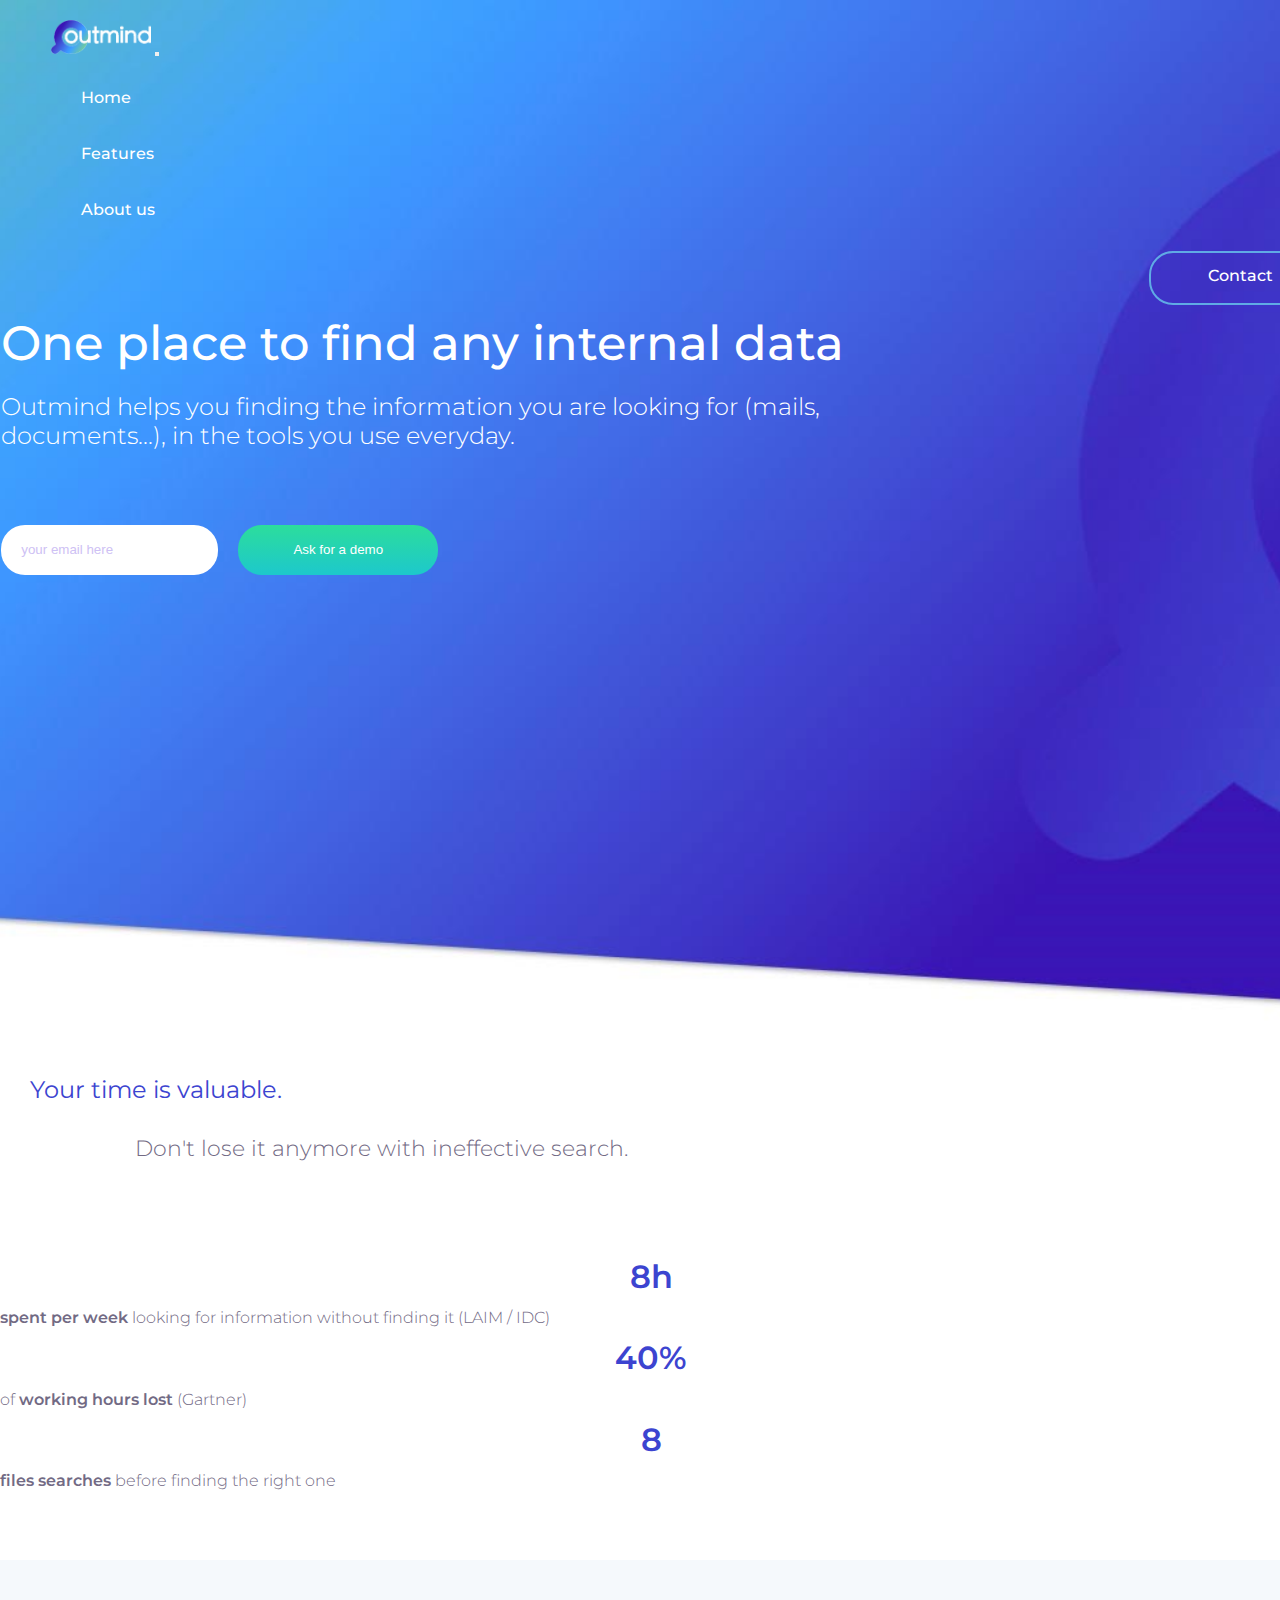
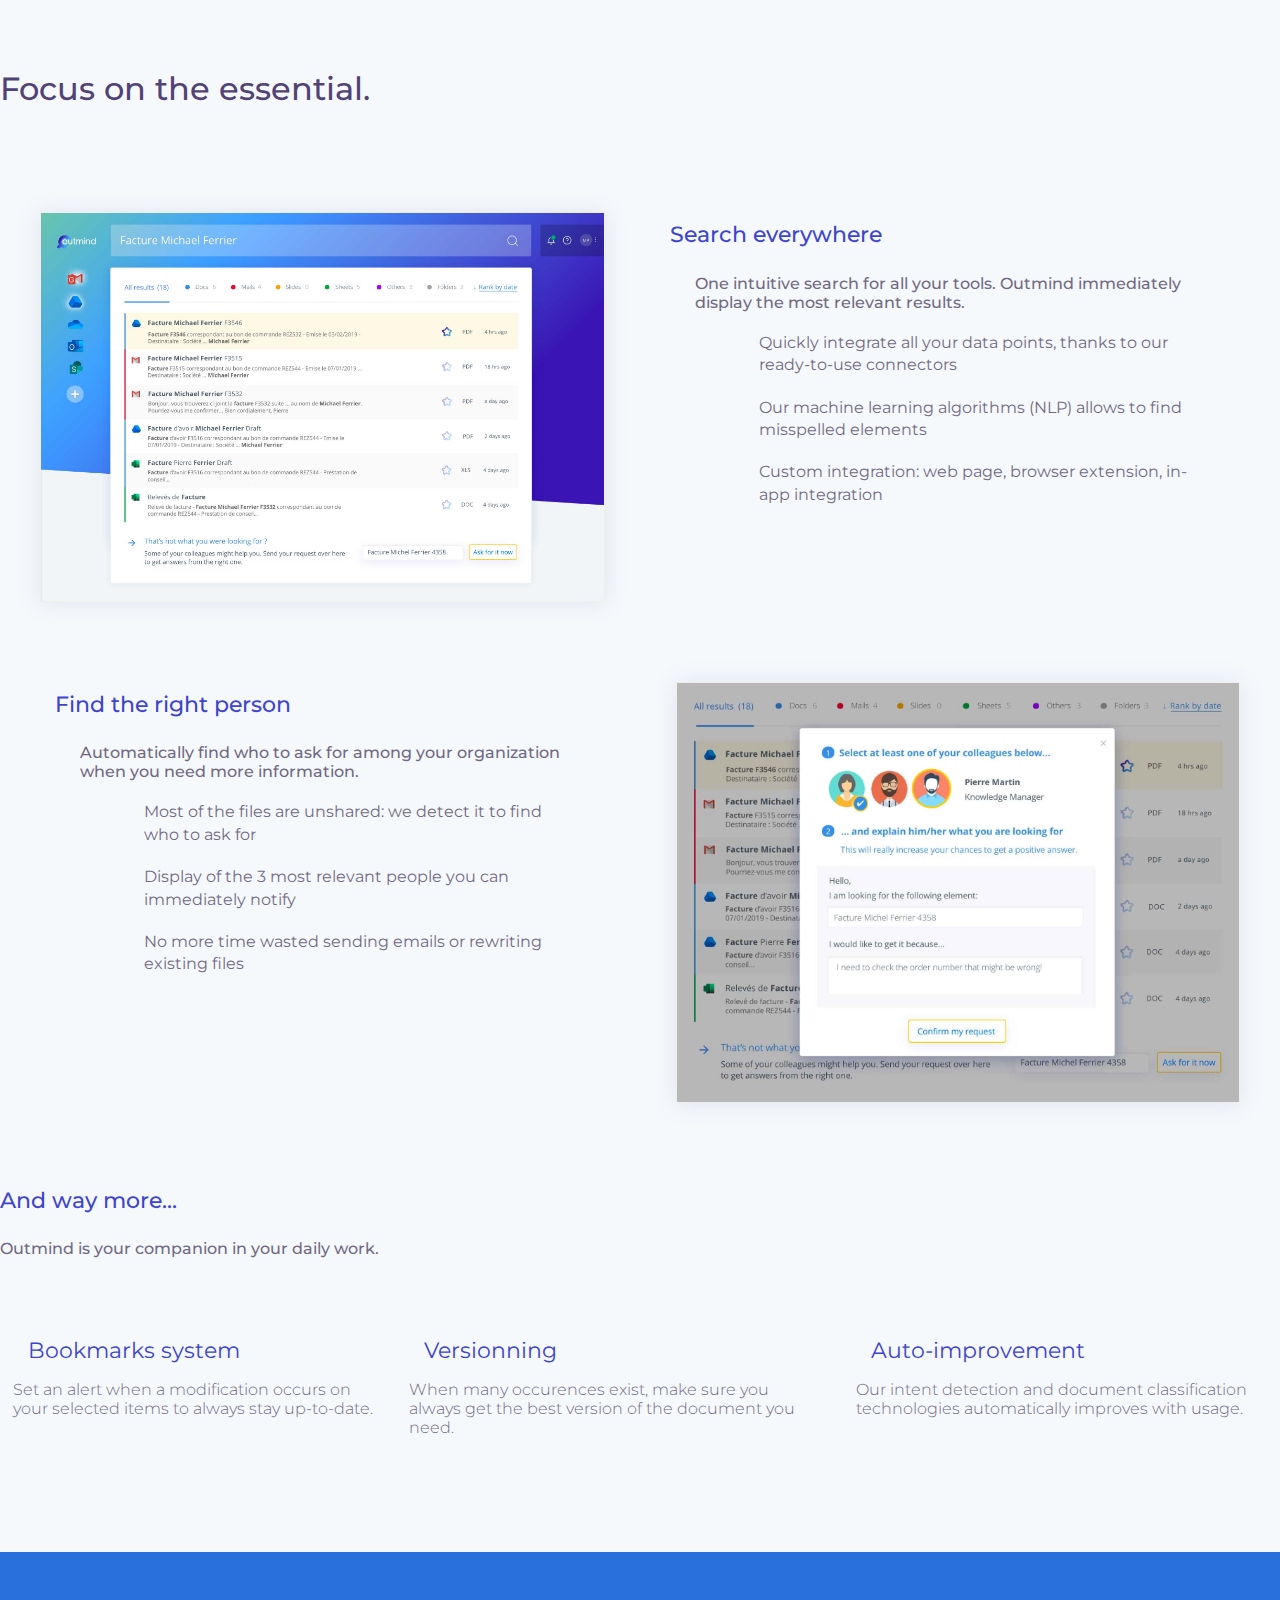
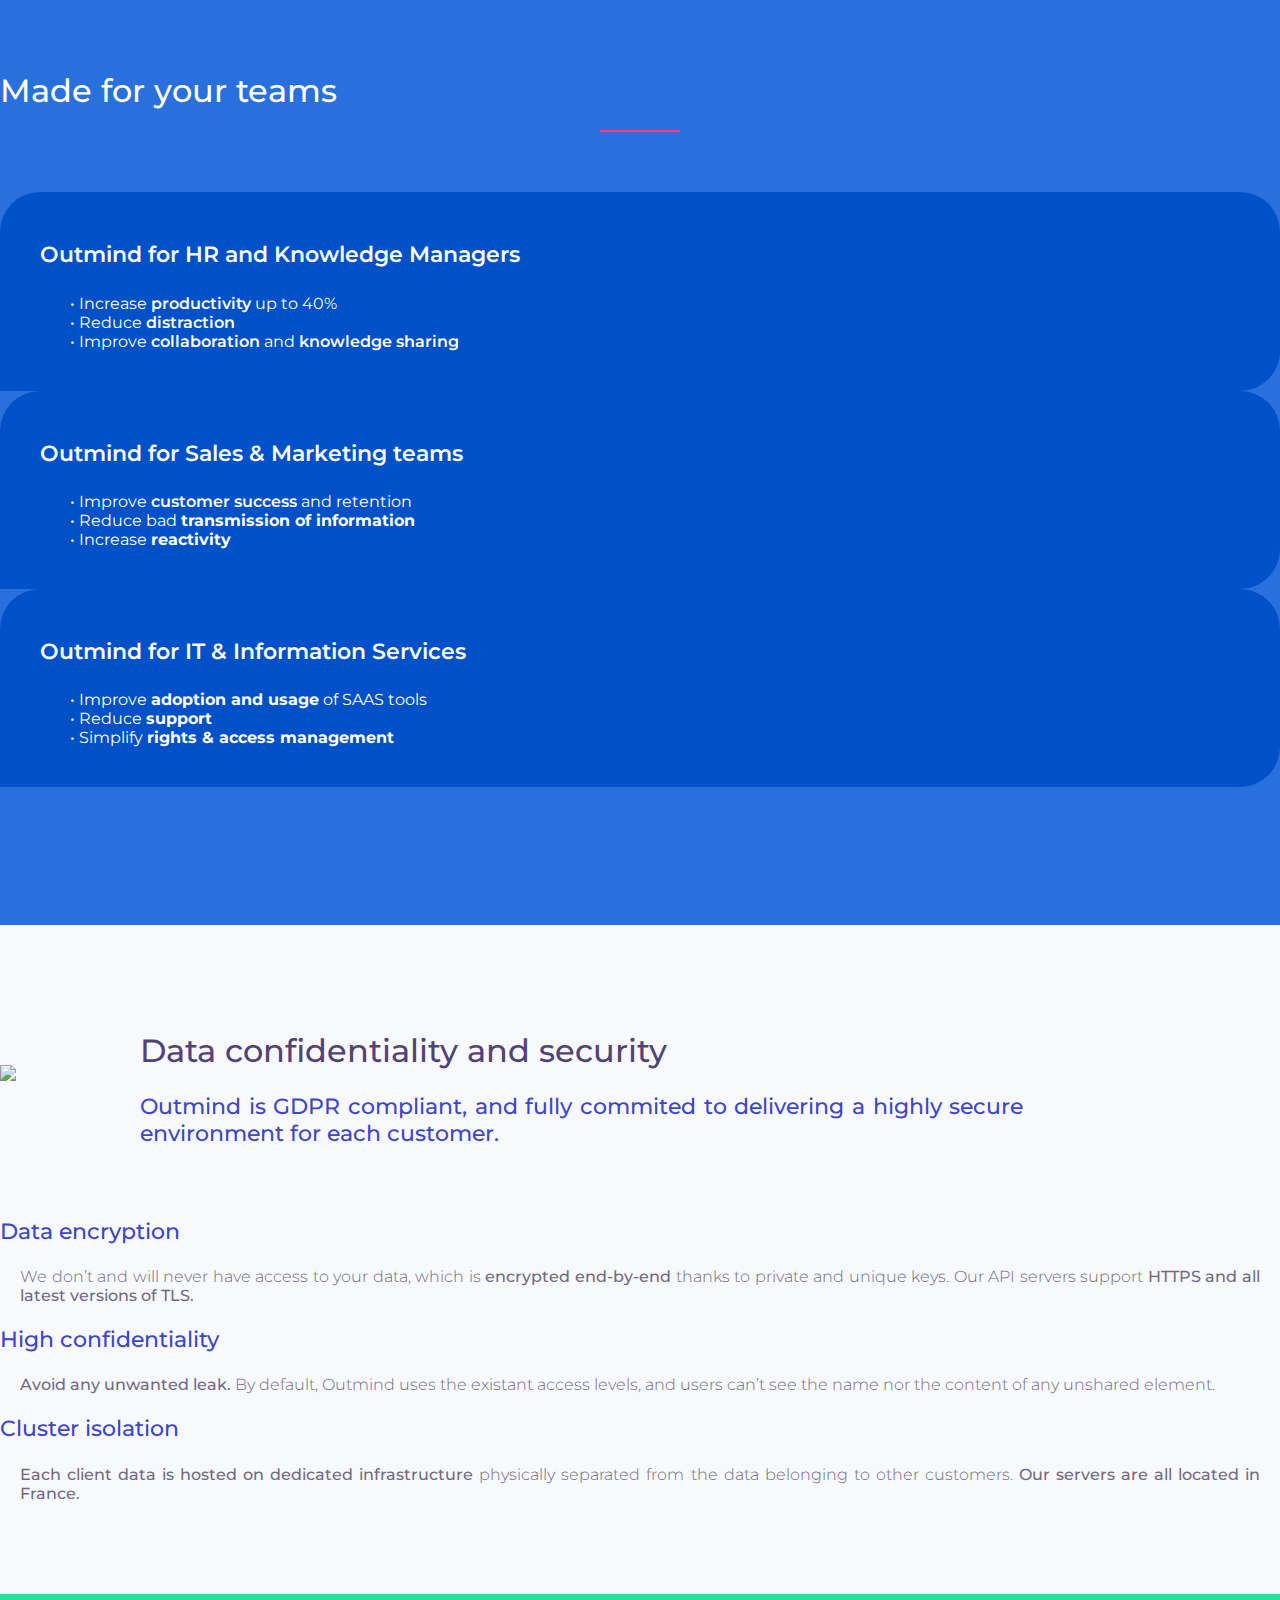
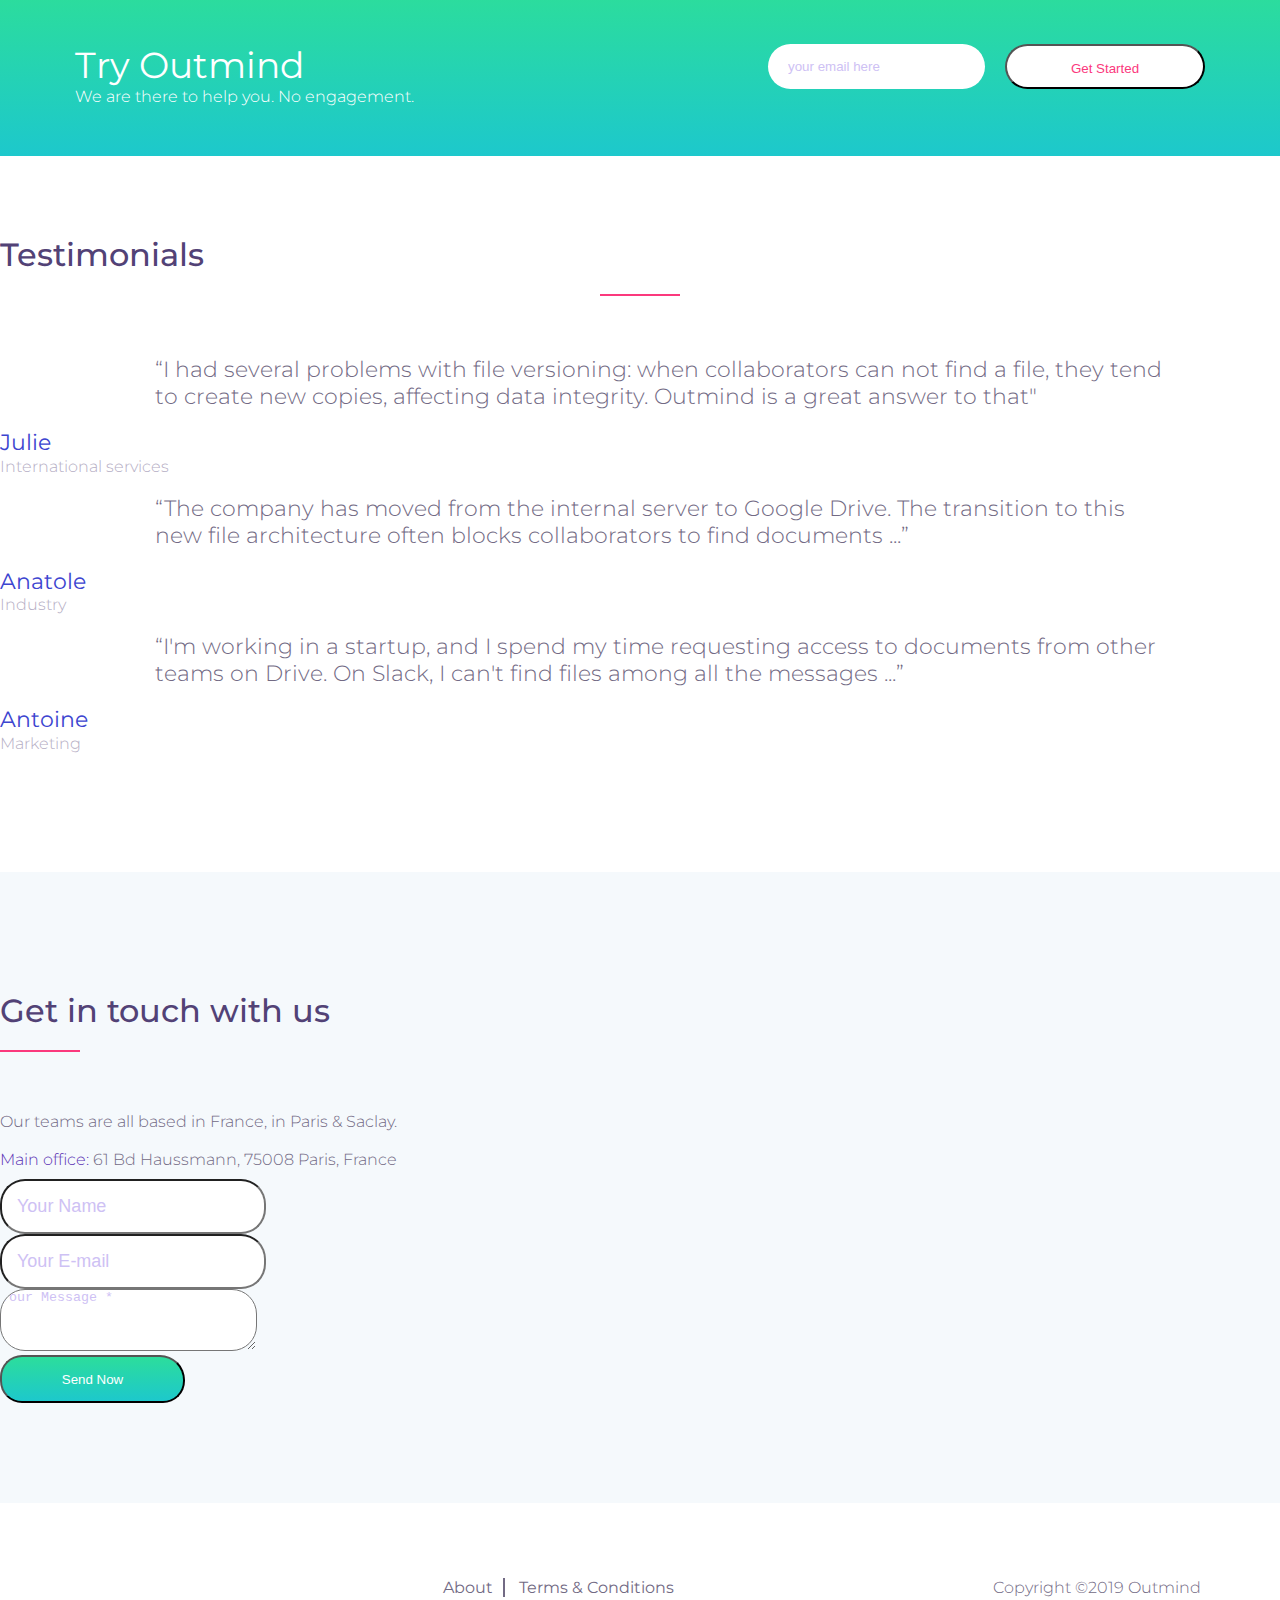
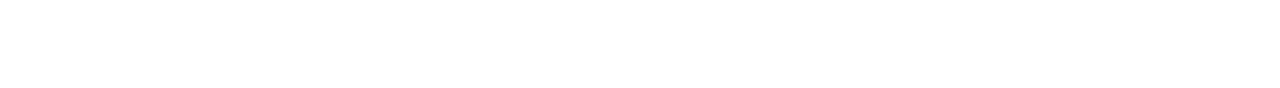
==== commit 0bf1c964: "Removing "index.html" from url" ====
--- a/index.html
+++ b/index.html
@@ -4,14 +4,14 @@
       var userLang = navigator.language || navigator.userLanguage;
       switch(userLang){
         case 'en-US':
-          window.location.href = './en/index.html';
+          window.location.href = './en/';
           break;
         case 'fr-FR':
-          window.location.href = './fr/index.html';
+          window.location.href = './fr/';
           break;
         default:
           // if it's something else fall back to the default
-          window.location.href = './en/index.html';
+          window.location.href = './en/';
           break;
       }
     </script>
